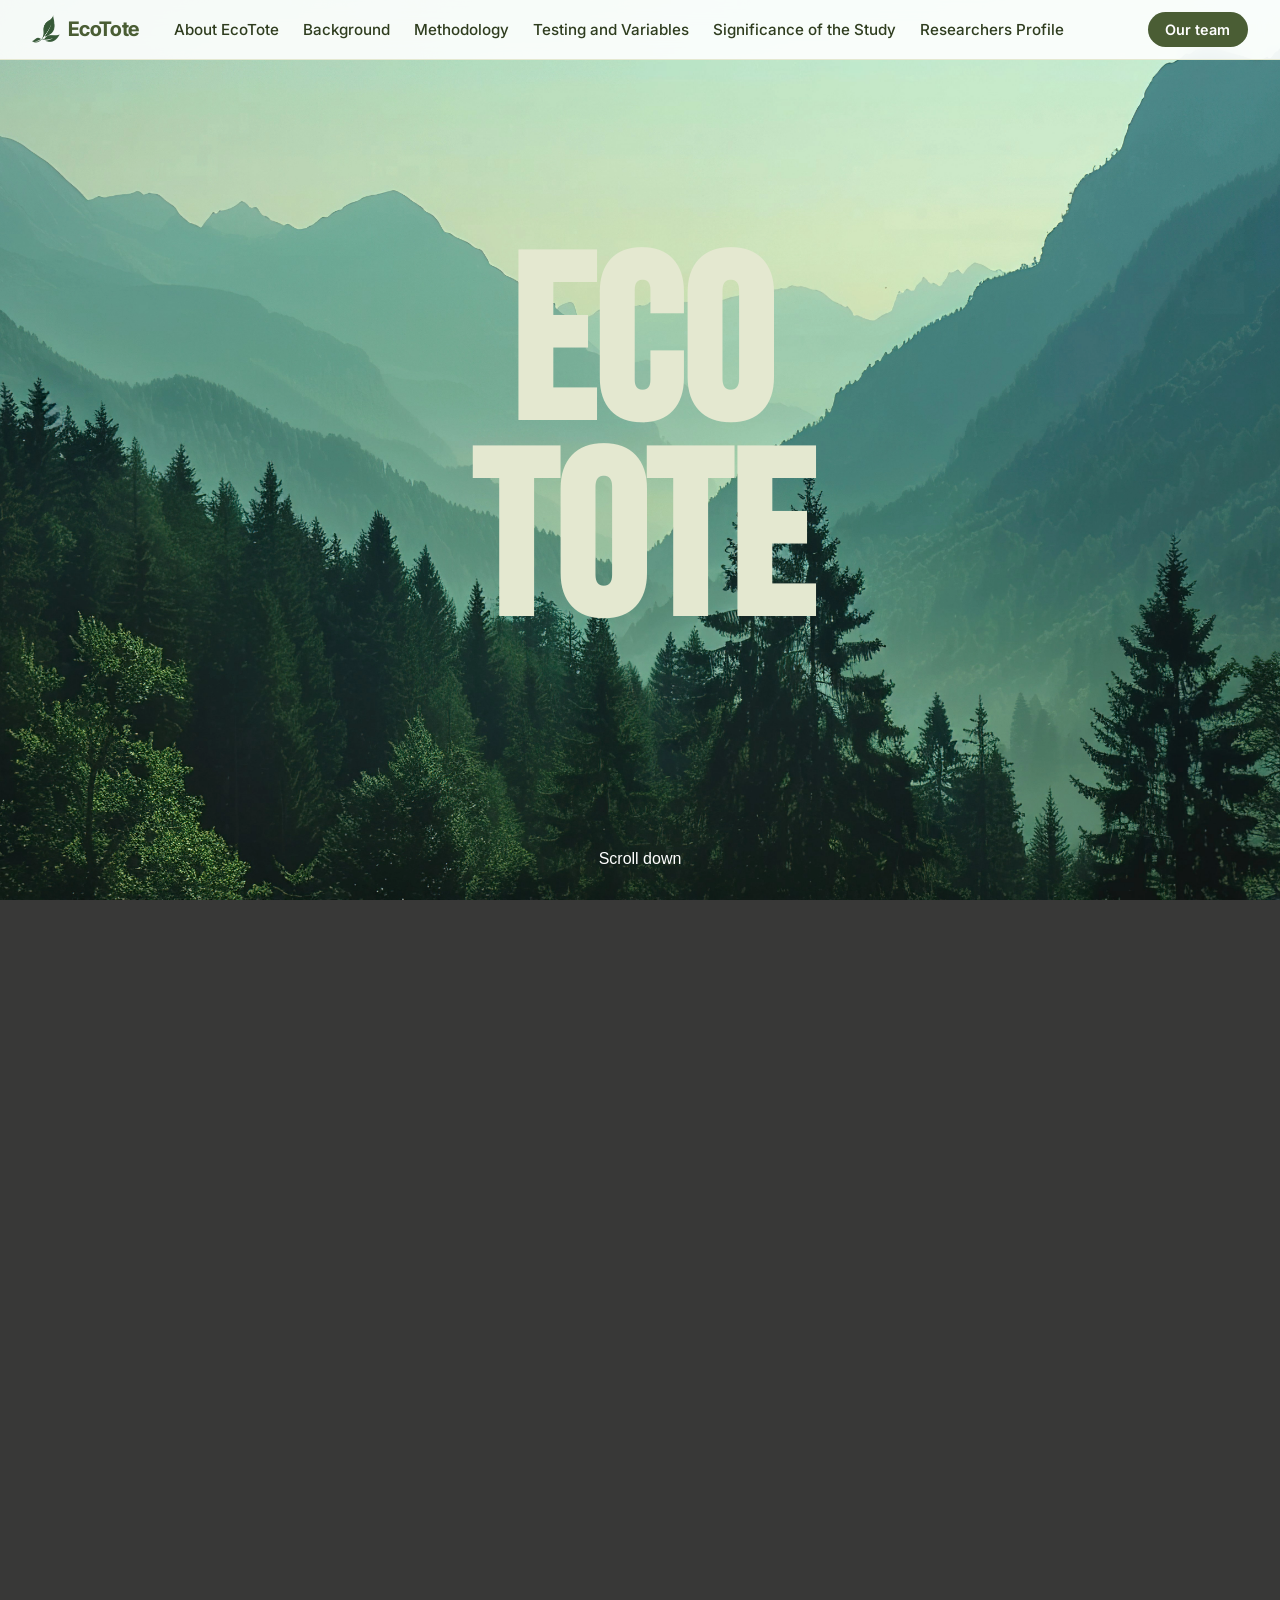
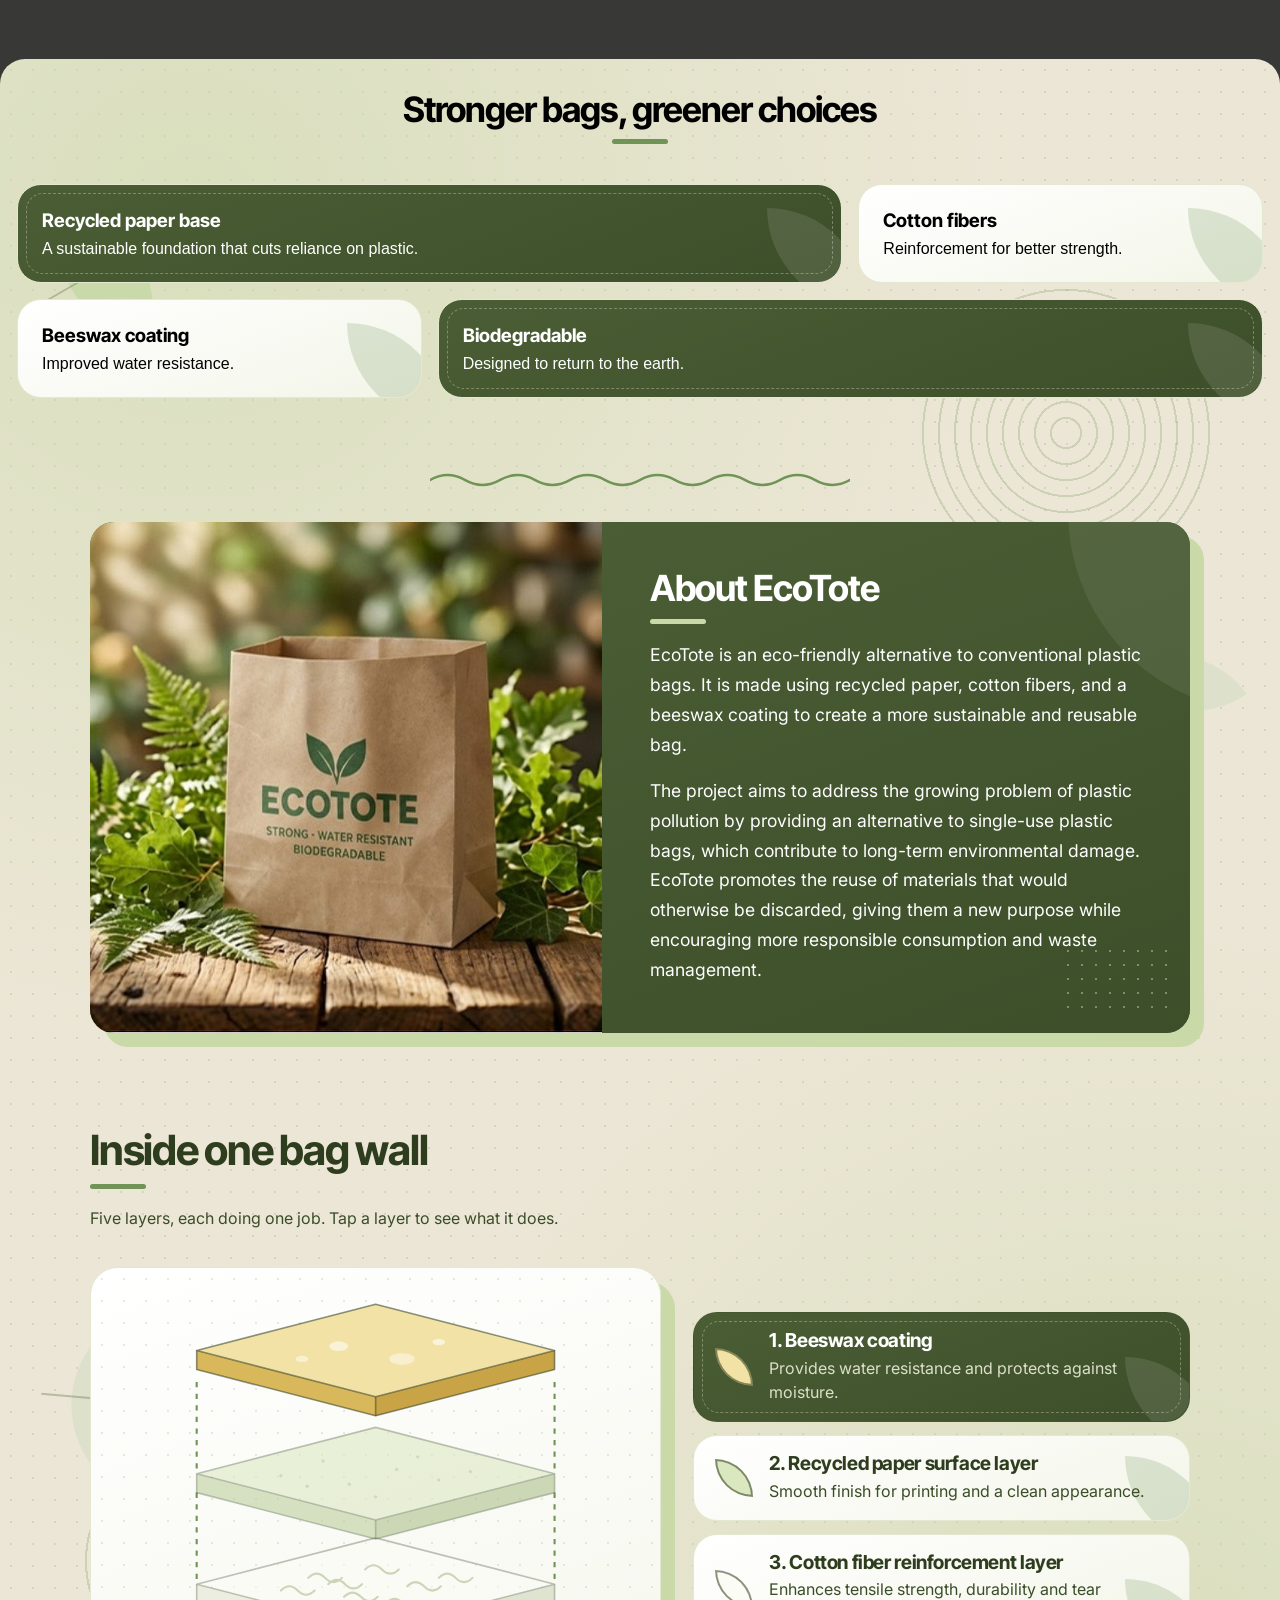
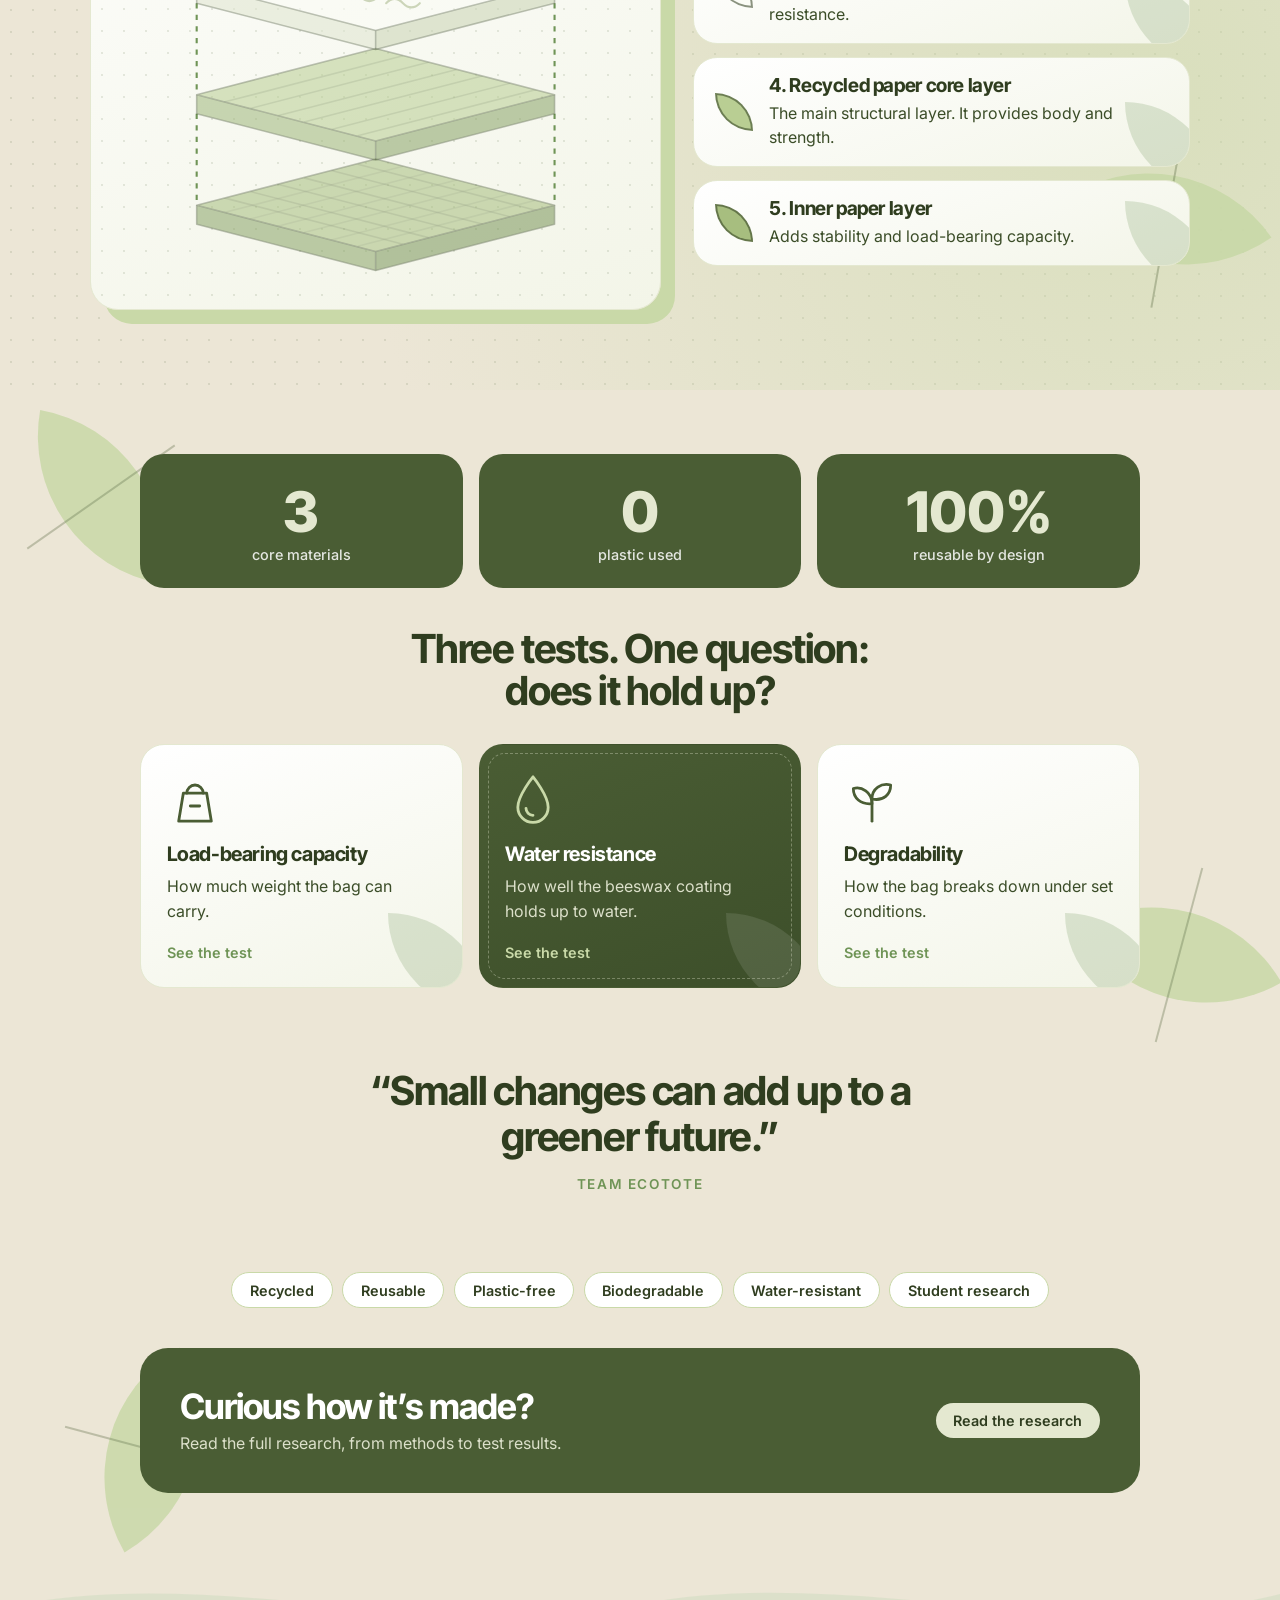
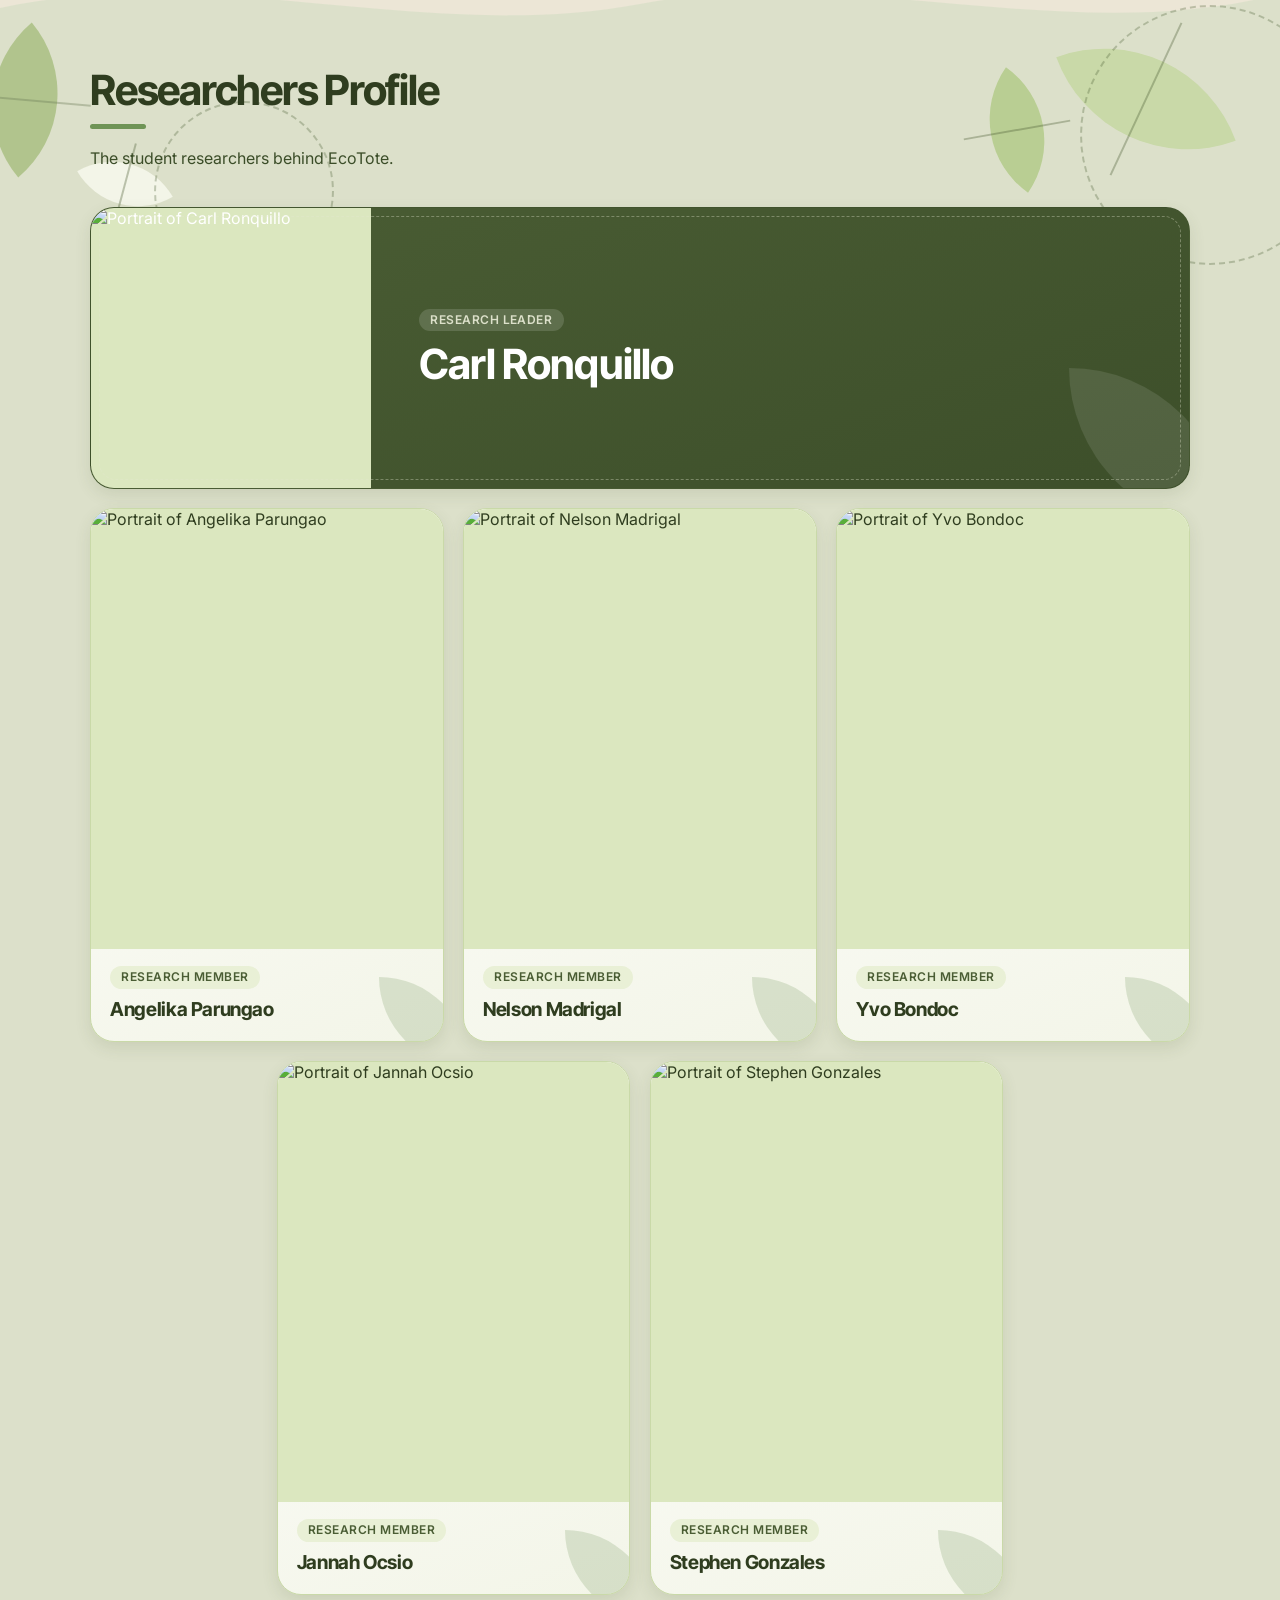
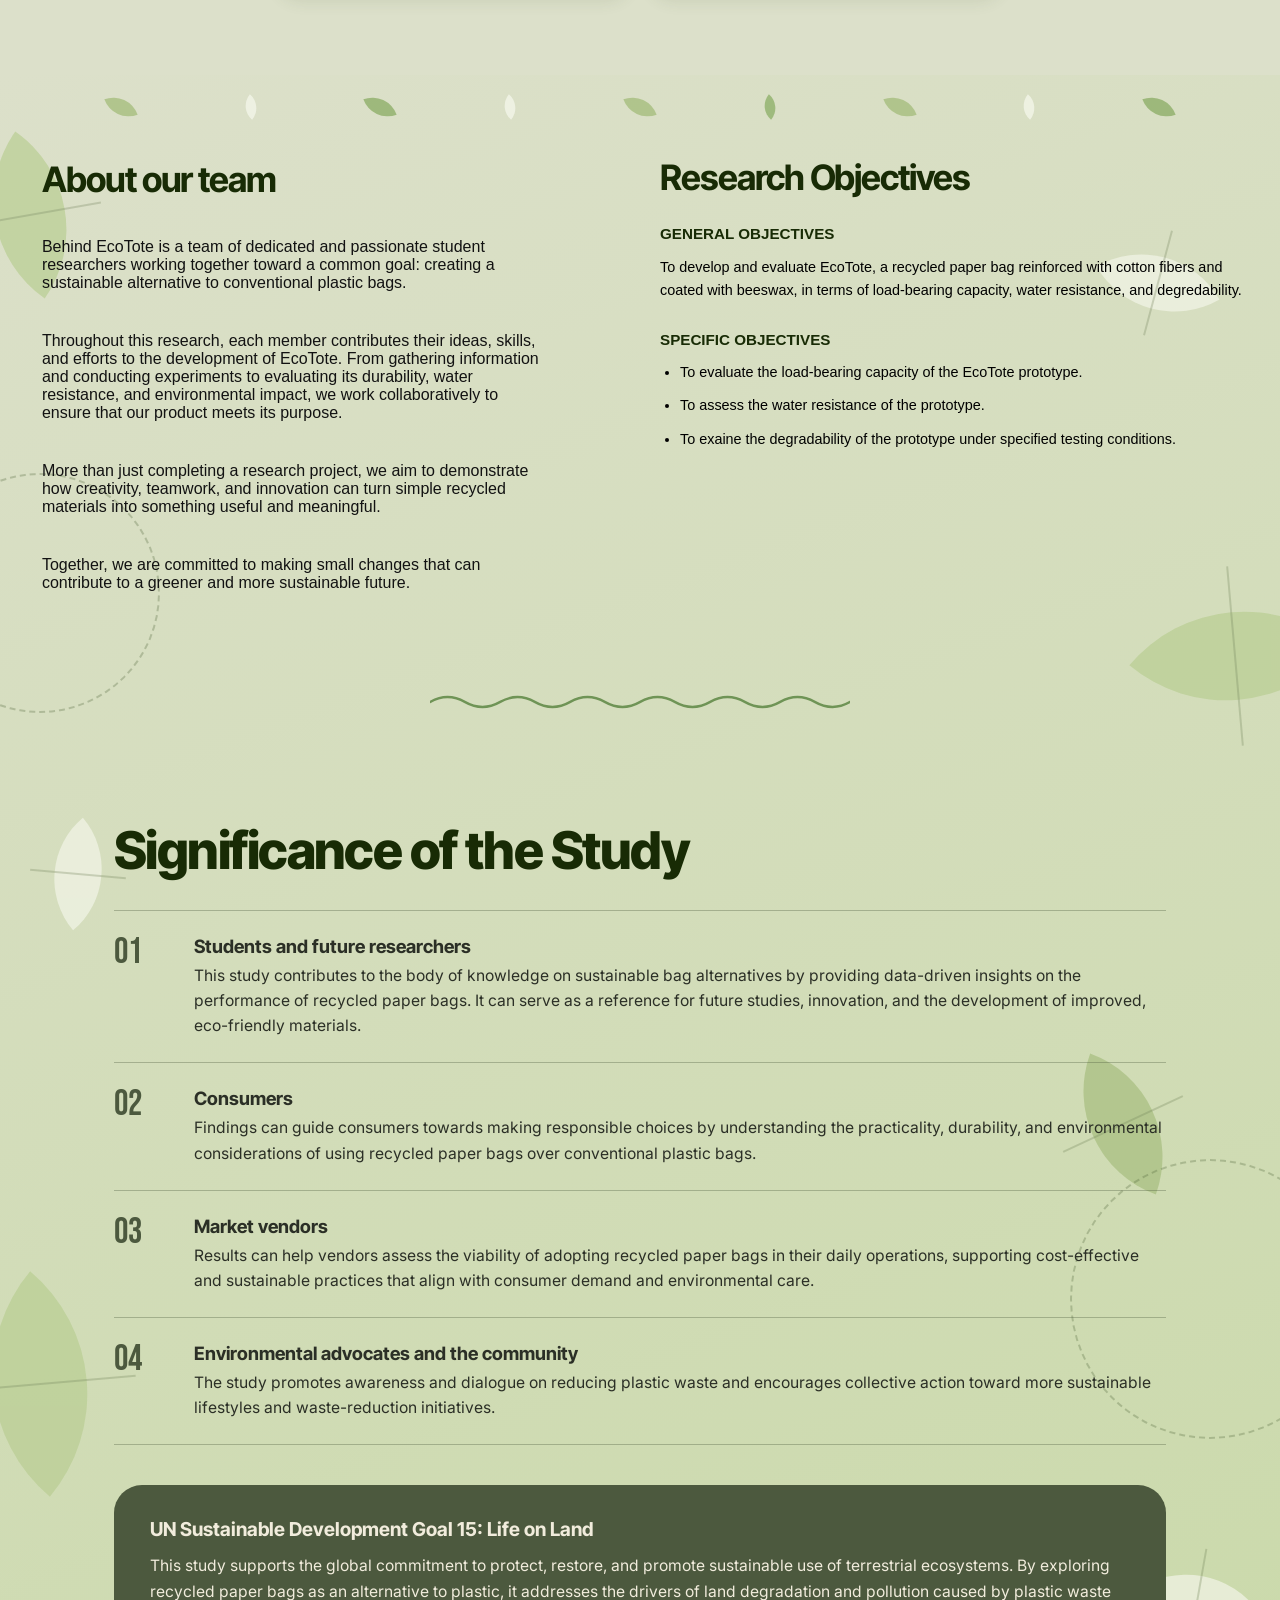
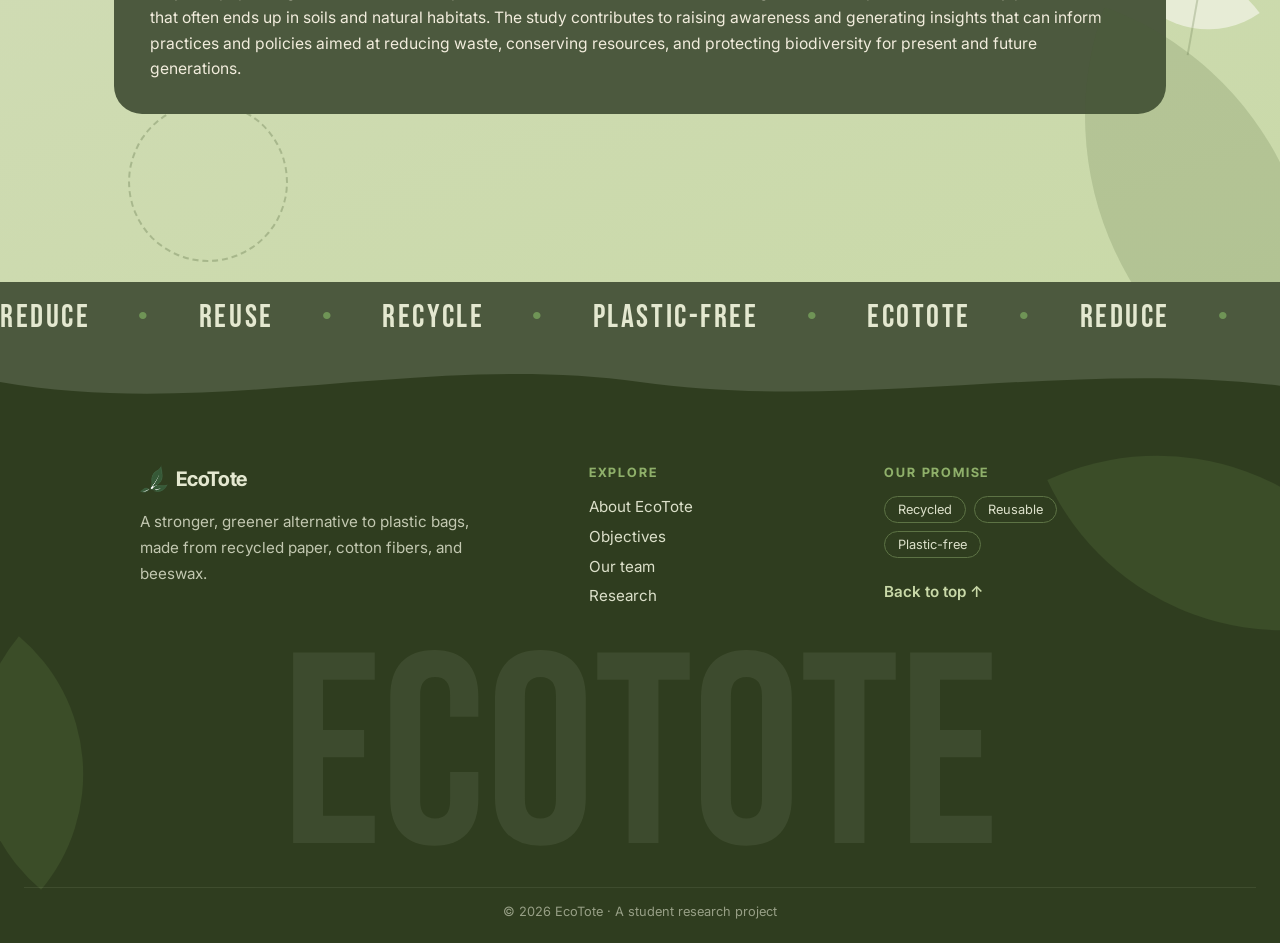
==== index.html @ ce3dab9f "Add files via upload" ====
<!DOCTYPE html>
<html lang="en">
<head>
  <meta charset="UTF-8">
  <meta name="viewport" content="width=device-width, initial-scale=1">
  <title>EcoTote</title>
  <link rel="preconnect" href="https://fonts.googleapis.com">
  <link rel="preconnect" href="https://fonts.gstatic.com" crossorigin>
  <link href="https://fonts.googleapis.com/css2?family=Bebas+Neue&family=Inter:wght@400;500;600&family=Inter+Tight:wght@600;700;800&display=swap" rel="stylesheet">
  <link rel="stylesheet" href="style.css">
</head>
<body>

  <nav class="nav">
    <a class="brand" href="#"><img src="images/Ecotote.png" alt=""><span>EcoTote</span></a>

    <ul class="links" id="menu">
      <li><a href="#about">About EcoTote</a></li>
      <li><a href="background.html">Background</a></li>
      <li><a href="methodology.html">Methodology</a></li>
      <li><a href="tv.html">Testing and Variables</a></li>
      <li><a href="#significance">Significance of the Study</a></li>
      <li><a href="#team">Researchers Profile</a></li>
      <li><a href=research.docx></a></li>
      <li><a href=#objectives></a></li>
    </ul>

    <a class="btn" href="#team">Our team</a> 
    <button class="menu-btn" aria-label="Menu" aria-expanded="false" aria-controls="menu">☰</button>
  </nav>

  <header class="hero">
    <div class="stage">
      <img class="back" src="images/forest.webp" alt="">
      <h1>ECO<br>TOTE</h1>
      <p class="hint">Scroll down</p>
    </div>
  </header>

  <main>
    <section class="main">
      <div class="cbody"></div>
      <i class="leaf m1"></i><i class="leaf m2"></i><i class="leaf m3"></i><i class="leaf m4"></i>
      <i class="ring r1"></i><i class="ring r2"></i>
     
    

      <section class="features">
        <h2>Stronger bags, greener choices</h2>
        <div class="bento">
          <article class="card wide"><h3>Recycled paper base</h3><p>A sustainable foundation that cuts reliance on plastic.</p></article>
          <article class="card"><h3>Cotton fibers</h3><p>Reinforcement for better strength.</p></article>
          <article class="card"><h3>Beeswax coating</h3><p>Improved water resistance.</p></article>
          <article class="card wide"><h3>Biodegradable</h3><p>Designed to return to the earth.</p></article>
        </div>
      </section>

<svg class="squiggle" viewBox="0 0 600 20" preserveAspectRatio="none" aria-hidden="true"><path d="M0 10 Q25 0 50 10 T100 10 T150 10 T200 10 T250 10 T300 10 T350 10 T400 10 T450 10 T500 10 T550 10 T600 10"/></svg>

      <!-- About card: image left, green text panel right -->
      <section class="about-card" id="about">
        <img class="about-card__image"
             src="images/eco-upright.png"
             alt="EcoTote paper bag on a wooden table surrounded by ferns and ivy">
        <div class="about-card__body">
          <h2>About EcoTote</h2>
          <p>
            EcoTote is an eco-friendly alternative to conventional plastic bags. It is made
            using recycled paper, cotton fibers, and a beeswax coating to create a more
            sustainable and reusable bag.
          </p>
          <p>
            The project aims to address the growing problem of plastic pollution by providing an
            alternative to single-use plastic bags, which contribute to long-term environmental
            damage. EcoTote promotes the reuse of materials that would otherwise be discarded,
            giving them a new purpose while encouraging more responsible consumption and waste
            management.
          </p>
        </div>
      </section>

      <!-- NEW: inside one bag wall (tap a layer or a card) -->
      <section class="eco-anatomy" id="anatomy">
        <h2>Inside one bag wall</h2>
        <p class="eco-sub">Five layers, each doing one job. Tap a layer to see what it does.</p>
        <div class="eco-anat" id="ecoAnat">
          <figure class="eco-fig">
            <svg class="eco-svg" viewBox="0 0 480 548" role="img" aria-label="Exploded view of the five layers of an EcoTote bag wall, from top to bottom: beeswax coating, recycled paper surface layer, cotton fiber reinforcement layer, recycled paper core layer and inner paper layer">
        <g stroke="#6f9456" stroke-width="2" stroke-dasharray="5 6" fill="none">
          <line x1="70" y1="78" x2="70" y2="165"/><line x1="410" y1="78" x2="410" y2="165"/><line x1="70" y1="183" x2="70" y2="270"/><line x1="410" y1="183" x2="410" y2="270"/><line x1="70" y1="288" x2="70" y2="375"/><line x1="410" y1="288" x2="410" y2="375"/><line x1="70" y1="393" x2="70" y2="480"/><line x1="410" y1="393" x2="410" y2="480"/>
        </g>
        <g class="eco-layer" data-layer="inner">
          <clipPath id="clip-inner"><polygon points="70,480 240,436 410,480 240,524"/></clipPath>
          <polygon points="70,480 240,524 240,542 70,498" fill="#8aa468"/>
          <polygon points="240,524 410,480 410,498 240,542" fill="#7a9559"/>
          <polygon points="70,480 240,436 410,480 240,524" fill="#a7be7f"/>
          <g clip-path="url(#clip-inner)"><line x1="96" y1="473" x2="266" y2="517" stroke="#2f3d1f" stroke-opacity=".22" stroke-width="1.5"/><line x1="121" y1="467" x2="291" y2="511" stroke="#2f3d1f" stroke-opacity=".22" stroke-width="1.5"/><line x1="147" y1="460" x2="317" y2="504" stroke="#2f3d1f" stroke-opacity=".22" stroke-width="1.5"/><line x1="172" y1="454" x2="342" y2="498" stroke="#2f3d1f" stroke-opacity=".22" stroke-width="1.5"/><line x1="198" y1="447" x2="368" y2="491" stroke="#2f3d1f" stroke-opacity=".22" stroke-width="1.5"/><line x1="223" y1="441" x2="393" y2="485" stroke="#2f3d1f" stroke-opacity=".22" stroke-width="1.5"/><line x1="248" y1="435" x2="418" y2="479" stroke="#2f3d1f" stroke-opacity=".22" stroke-width="1.5"/><line x1="96" y1="487" x2="266" y2="443" stroke="#2f3d1f" stroke-opacity=".14" stroke-width="1.5"/><line x1="121" y1="493" x2="291" y2="449" stroke="#2f3d1f" stroke-opacity=".14" stroke-width="1.5"/><line x1="147" y1="500" x2="317" y2="456" stroke="#2f3d1f" stroke-opacity=".14" stroke-width="1.5"/><line x1="172" y1="506" x2="342" y2="462" stroke="#2f3d1f" stroke-opacity=".14" stroke-width="1.5"/><line x1="198" y1="513" x2="368" y2="469" stroke="#2f3d1f" stroke-opacity=".14" stroke-width="1.5"/><line x1="223" y1="519" x2="393" y2="475" stroke="#2f3d1f" stroke-opacity=".14" stroke-width="1.5"/><line x1="248" y1="525" x2="418" y2="481" stroke="#2f3d1f" stroke-opacity=".14" stroke-width="1.5"/></g>
          <polygon points="70,480 240,436 410,480 240,524" fill="none" stroke="#2f3d1f" stroke-opacity=".55" stroke-width="1.5" stroke-linejoin="round"/>
          <polyline points="70,480 70,498 240,542 410,498 410,480" fill="none" stroke="#2f3d1f" stroke-opacity=".55" stroke-width="1.5" stroke-linejoin="round"/>
          <line x1="240" y1="524" x2="240" y2="542" stroke="#2f3d1f" stroke-opacity=".55" stroke-width="1.5"/>
        </g>
        <g class="eco-layer" data-layer="core">
          <clipPath id="clip-core"><polygon points="70,375 240,331 410,375 240,419"/></clipPath>
          <polygon points="70,375 240,419 240,437 70,393" fill="#9fb77b"/>
          <polygon points="240,419 410,375 410,393 240,437" fill="#8aa468"/>
          <polygon points="70,375 240,331 410,375 240,419" fill="#b9ce93"/>
          <g clip-path="url(#clip-core)"><line x1="96" y1="382" x2="266" y2="338" stroke="#4a5d34" stroke-opacity=".28" stroke-width="1.5"/><line x1="121" y1="388" x2="291" y2="344" stroke="#4a5d34" stroke-opacity=".28" stroke-width="1.5"/><line x1="147" y1="395" x2="317" y2="351" stroke="#4a5d34" stroke-opacity=".28" stroke-width="1.5"/><line x1="172" y1="401" x2="342" y2="357" stroke="#4a5d34" stroke-opacity=".28" stroke-width="1.5"/><line x1="198" y1="408" x2="368" y2="364" stroke="#4a5d34" stroke-opacity=".28" stroke-width="1.5"/><line x1="223" y1="414" x2="393" y2="370" stroke="#4a5d34" stroke-opacity=".28" stroke-width="1.5"/><line x1="248" y1="420" x2="418" y2="376" stroke="#4a5d34" stroke-opacity=".28" stroke-width="1.5"/></g>
          <polygon points="70,375 240,331 410,375 240,419" fill="none" stroke="#2f3d1f" stroke-opacity=".55" stroke-width="1.5" stroke-linejoin="round"/>
          <polyline points="70,375 70,393 240,437 410,393 410,375" fill="none" stroke="#2f3d1f" stroke-opacity=".55" stroke-width="1.5" stroke-linejoin="round"/>
          <line x1="240" y1="419" x2="240" y2="437" stroke="#2f3d1f" stroke-opacity=".55" stroke-width="1.5"/>
        </g>
        <g class="eco-layer" data-layer="cotton">
          <clipPath id="clip-cotton"><polygon points="70,270 240,226 410,270 240,314"/></clipPath>
          <polygon points="70,270 240,314 240,332 70,288" fill="#dfe5cf"/>
          <polygon points="240,314 410,270 410,288 240,332" fill="#c9d3b4"/>
          <polygon points="70,270 240,226 410,270 240,314" fill="#fbfcf6"/>
          <g clip-path="url(#clip-cotton)"><path d="M176 264 q8 -8 16 0 t16 0" fill="none" stroke="#a9b88a" stroke-width="2" stroke-linecap="round"/><path d="M230 256 q8 -8 16 0 t16 0" fill="none" stroke="#a9b88a" stroke-width="2" stroke-linecap="round"/><path d="M270 272 q8 -8 16 0 t16 0" fill="none" stroke="#a9b88a" stroke-width="2" stroke-linecap="round"/><path d="M210 282 q8 -8 16 0 t16 0" fill="none" stroke="#a9b88a" stroke-width="2" stroke-linecap="round"/><path d="M300 264 q8 -8 16 0 t16 0" fill="none" stroke="#a9b88a" stroke-width="2" stroke-linecap="round"/><path d="M150 276 q8 -8 16 0 t16 0" fill="none" stroke="#a9b88a" stroke-width="2" stroke-linecap="round"/><path d="M250 288 q8 -8 16 0 t16 0" fill="none" stroke="#a9b88a" stroke-width="2" stroke-linecap="round"/><path d="M195 270 q8 -8 16 0 t16 0" fill="none" stroke="#a9b88a" stroke-width="2" stroke-linecap="round"/></g>
          <polygon points="70,270 240,226 410,270 240,314" fill="none" stroke="#2f3d1f" stroke-opacity=".55" stroke-width="1.5" stroke-linejoin="round"/>
          <polyline points="70,270 70,288 240,332 410,288 410,270" fill="none" stroke="#2f3d1f" stroke-opacity=".55" stroke-width="1.5" stroke-linejoin="round"/>
          <line x1="240" y1="314" x2="240" y2="332" stroke="#2f3d1f" stroke-opacity=".55" stroke-width="1.5"/>
        </g>
        <g class="eco-layer" data-layer="surface">
          <clipPath id="clip-surface"><polygon points="70,165 240,121 410,165 240,209"/></clipPath>
          <polygon points="70,165 240,209 240,227 70,183" fill="#b8cb95"/>
          <polygon points="240,209 410,165 410,183 240,227" fill="#a6bb82"/>
          <polygon points="70,165 240,121 410,165 240,209" fill="#dbe7bf"/>
          <g clip-path="url(#clip-surface)"><circle cx="150" cy="167" r="1.6" fill="#6f9456" fill-opacity=".45"/><circle cx="190" cy="153" r="1.6" fill="#6f9456" fill-opacity=".45"/><circle cx="215" cy="175" r="1.6" fill="#6f9456" fill-opacity=".45"/><circle cx="260" cy="161" r="1.6" fill="#6f9456" fill-opacity=".45"/><circle cx="300" cy="171" r="1.6" fill="#6f9456" fill-opacity=".45"/><circle cx="330" cy="163" r="1.6" fill="#6f9456" fill-opacity=".45"/><circle cx="240" cy="187" r="1.6" fill="#6f9456" fill-opacity=".45"/><circle cx="175" cy="177" r="1.6" fill="#6f9456" fill-opacity=".45"/><circle cx="280" cy="149" r="1.6" fill="#6f9456" fill-opacity=".45"/></g>
          <polygon points="70,165 240,121 410,165 240,209" fill="none" stroke="#2f3d1f" stroke-opacity=".55" stroke-width="1.5" stroke-linejoin="round"/>
          <polyline points="70,165 70,183 240,227 410,183 410,165" fill="none" stroke="#2f3d1f" stroke-opacity=".55" stroke-width="1.5" stroke-linejoin="round"/>
          <line x1="240" y1="209" x2="240" y2="227" stroke="#2f3d1f" stroke-opacity=".55" stroke-width="1.5"/>
        </g>
        <g class="eco-layer" data-layer="wax">
          <clipPath id="clip-wax"><polygon points="70,60 240,16 410,60 240,104"/></clipPath>
          <polygon points="70,60 240,104 240,122 70,78" fill="#d9b85c"/>
          <polygon points="240,104 410,60 410,78 240,122" fill="#c9a446"/>
          <polygon points="70,60 240,16 410,60 240,104" fill="#f3e2a6"/>
          <g clip-path="url(#clip-wax)"><ellipse cx="205" cy="56" rx="9" ry="4.5" fill="#fff" fill-opacity=".55"/><ellipse cx="265" cy="68" rx="12" ry="5.5" fill="#fff" fill-opacity=".45"/><ellipse cx="300" cy="52" rx="6" ry="3" fill="#fff" fill-opacity=".6"/><ellipse cx="170" cy="68" rx="6" ry="3" fill="#fff" fill-opacity=".5"/></g>
          <polygon points="70,60 240,16 410,60 240,104" fill="none" stroke="#2f3d1f" stroke-opacity=".55" stroke-width="1.5" stroke-linejoin="round"/>
          <polyline points="70,60 70,78 240,122 410,78 410,60" fill="none" stroke="#2f3d1f" stroke-opacity=".55" stroke-width="1.5" stroke-linejoin="round"/>
          <line x1="240" y1="104" x2="240" y2="122" stroke="#2f3d1f" stroke-opacity=".55" stroke-width="1.5"/>
        </g>
      </svg>
          </figure>
          <div class="eco-legend">
            <button type="button" class="eco-lg on" data-layer="wax" aria-pressed="true"><i class="eco-dot wax"></i><span><b>1. Beeswax coating</b><em>Provides water resistance and protects against moisture.</em></span></button>
            <button type="button" class="eco-lg" data-layer="surface" aria-pressed="false"><i class="eco-dot surface"></i><span><b>2. Recycled paper surface layer</b><em>Smooth finish for printing and a clean appearance.</em></span></button>
            <button type="button" class="eco-lg" data-layer="cotton" aria-pressed="false"><i class="eco-dot cotton"></i><span><b>3. Cotton fiber reinforcement layer</b><em>Enhances tensile strength, durability and tear resistance.</em></span></button>
            <button type="button" class="eco-lg" data-layer="core" aria-pressed="false"><i class="eco-dot core"></i><span><b>4. Recycled paper core layer</b><em>The main structural layer. It provides body and strength.</em></span></button>
            <button type="button" class="eco-lg" data-layer="inner" aria-pressed="false"><i class="eco-dot inner"></i><span><b>5. Inner paper layer</b><em>Adds stability and load-bearing capacity.</em></span></button>
          </div>
        </div>
      </section>
    </section>

    <div class="progress" aria-hidden="true"></div>

    <section class="story">
      <i class="leaf l1"></i><i class="leaf l2"></i><i class="leaf l3"></i>

      <div class="stats reveal">
        <div><strong>3</strong><span>core materials</span></div>
        <div><strong>0</strong><span>plastic used</span></div>
        <div><strong>100%</strong><span>reusable by design</span></div>
      </div>

      <div class="eco-tests reveal">
        <h2>Three tests. One question: does it hold up?</h2>
        <div class="eco-trio">
          <a class="eco-t" href="tv.html"><svg class="eco-ico" viewBox="0 0 48 48" aria-hidden="true"><path d="M17 19a7 7 0 0 1 14 0"/><path d="M10 43l4-24h20l4 24z"/><path d="M20 30h8"/></svg><h3>Load-bearing capacity</h3><p>How much weight the bag can carry.</p><span class="eco-more">See the test</span></a>
          <a class="eco-t" href="tv.html"><svg class="eco-ico" viewBox="0 0 48 48" aria-hidden="true"><path d="M24 5C24 5 11 21 11 31a13 13 0 0 0 26 0C37 21 24 5 24 5z"/><path d="M18 32a6 6 0 0 0 6 6"/></svg><h3>Water resistance</h3><p>How well the beeswax coating holds up to water.</p><span class="eco-more">See the test</span></a>
          <a class="eco-t" href="tv.html"><svg class="eco-ico" viewBox="0 0 48 48" aria-hidden="true"><path d="M24 43V24"/><path d="M24 28C24 18 15 13 8 15c0 8 6 14 16 13z"/><path d="M24 24c0-9 8-14 16-12 0 8-6 14-16 12z"/></svg><h3>Degradability</h3><p>How the bag breaks down under set conditions.</p><span class="eco-more">See the test</span></a>
        </div>
      </div>

      <div class="quote reveal">
        <p>&ldquo;Small changes can add up to a greener future.&rdquo;</p>
        <span>Team EcoTote</span>
      </div>

      <div class="chips reveal">
        <span>Recycled</span><span>Reusable</span><span>Plastic-free</span><span>Biodegradable</span><span>Water-resistant</span><span>Student research</span>
      </div>

      <div class="cta reveal">
        <div>
          <h2>Curious how it&rsquo;s made?</h2>
          <p>Read the full research, from methods to test results.</p>
        </div>
        <a class="btn" href="research.docx">Read the research</a>
      </div>
    </section>

    <section class="eco-team" id="team">
      <svg class="eco-wave" viewBox="0 0 1440 90" preserveAspectRatio="none" aria-hidden="true"><path d="M0,0 L1440,0 L1440,38 C1200,92 960,8 720,48 C480,88 240,6 0,52 Z" fill="#ece6d6"/></svg>
      <i class="eco-lf eco-lf1"></i><i class="eco-lf eco-lf2"></i><i class="eco-lf eco-lf3"></i><i class="eco-lf eco-lf4"></i>
      <i class="eco-rg eco-rg1"></i><i class="eco-rg eco-rg2"></i>
      <h2>Researchers Profile</h2>
      <p class="eco-sub">The student researchers behind EcoTote.</p>

      <article class="eco-p eco-p--lead">
        <div class="eco-p__photo"><img src="images/carl.jpg" alt="Portrait of Carl Ronquillo" loading="lazy"></div>
        <div class="eco-p__info">
          <span class="eco-p__role">Research Leader</span>
          <h3>Carl Ronquillo</h3>
        </div>
      </article>

      <div class="eco-crew">
      <article class="eco-p">
        <div class="eco-p__photo"><img src="images/angelika.jpg" alt="Portrait of Angelika Parungao" loading="lazy"></div>
        <div class="eco-p__info">
          <span class="eco-p__role">Research Member</span>
          <h3>Angelika Parungao</h3>
        </div>
      </article>
      <article class="eco-p">
        <div class="eco-p__photo"><img src="images/nelson.jpg" alt="Portrait of Nelson Madrigal" loading="lazy"></div>
        <div class="eco-p__info">
          <span class="eco-p__role">Research Member</span>
          <h3>Nelson Madrigal</h3>
        </div>
      </article>
      <article class="eco-p">
        <div class="eco-p__photo"><img src="images/yvo.jpg" alt="Portrait of Yvo Bondoc" loading="lazy"></div>
        <div class="eco-p__info">
          <span class="eco-p__role">Research Member</span>
          <h3>Yvo Bondoc</h3>
        </div>
      </article>
      <article class="eco-p">
        <div class="eco-p__photo"><img src="images/jannah.jpg" alt="Portrait of Jannah Ocsio" loading="lazy"></div>
        <div class="eco-p__info">
          <span class="eco-p__role">Research Member</span>
          <h3>Jannah Ocsio</h3>
        </div>
      </article>
      <article class="eco-p">
        <div class="eco-p__photo"><img src="images/stephen.jpg" alt="Portrait of Stephen Gonzales" loading="lazy"></div>
        <div class="eco-p__info">
          <span class="eco-p__role">Research Member</span>
          <h3>Stephen Gonzales</h3>
        </div>
      </article>
      </div>
    </section>

     <section class="about-team">
        <div class="eco-vine" aria-hidden="true"><i></i><i></i><i></i><i></i><i></i><i></i><i></i><i></i><i></i></div>
        <i class="eco-bl eco-bl1"></i><i class="eco-bl eco-bl2"></i><i class="eco-bl eco-bl3"></i><i class="eco-bl eco-bl4"></i><i class="eco-bl eco-bl5"></i><i class="eco-bl eco-bl6"></i><i class="eco-bl eco-bl7"></i>
        <i class="eco-br eco-br1"></i><i class="eco-br eco-br2"></i><i class="eco-br eco-br3"></i>
        <div class="about-t">
          <h2>About our team</h2>
          <p>
            Behind EcoTote is a team of dedicated and passionate student researchers working 
            together toward a common goal: creating a sustainable alternative to conventional plastic bags.
          </p>
          <p>
            Throughout this research, each member contributes their ideas, skills, and efforts to the development of EcoTote. 
            From gathering information and conducting experiments to evaluating its durability, water resistance, and environmental impact, we work collaboratively to ensure that our product meets its purpose.
          </p>
          <p>
            More than just completing a research project, we aim to demonstrate how creativity, 
            teamwork, and innovation can turn simple recycled materials into something useful and meaningful.
          </p>
          <p>
            Together, we are committed to making small changes that can contribute 
            to a greener and more sustainable future.
          </p>
        </div>
         <div class="obj" id="objectives">
          <h2>Research Objectives</h2>
          <h3>GENERAL OBJECTIVES</h3>
          <p> To develop and evaluate EcoTote, a recycled paper bag reinforced with cotton fibers
            and coated with beeswax, in terms of load-bearing capacity, water resistance, and degredability.
          </p>
          <h3>SPECIFIC OBJECTIVES</h3>
          <ul>
            <li>To evaluate the load-bearing capacity of the EcoTote prototype.</li>
            <li>To assess the water resistance of the prototype.</li>
            <li>To exaine the degradability of the prototype under specified testing conditions.</li>
          </ul>
        </div>

        <svg class="eco-squig" viewBox="0 0 600 20" preserveAspectRatio="none" aria-hidden="true"><path d="M0 10 Q25 0 50 10 T100 10 T150 10 T200 10 T250 10 T300 10 T350 10 T400 10 T450 10 T500 10 T550 10 T600 10"/></svg>
        <div class="significance sig" id="significance">
          <h2>Significance of the Study</h2>

          <ol class="sig__list">
            <li class="sig__item">
              <span class="sig__num" aria-hidden="true">01</span>
              <div>
                <h3>Students and future researchers</h3>
                <p>
                  This study contributes to the body of knowledge on sustainable bag alternatives by
                  providing data-driven insights on the performance of recycled paper bags. It can serve
                  as a reference for future studies, innovation, and the development of improved,
                  eco-friendly materials.
                </p>
              </div>
            </li>
            <li class="sig__item">
              <span class="sig__num" aria-hidden="true">02</span>
              <div>
                <h3>Consumers</h3>
                <p>
                  Findings can guide consumers towards making responsible choices by understanding the
                  practicality, durability, and environmental considerations of using recycled paper
                  bags over conventional plastic bags.
                </p>
              </div>
            </li>
            <li class="sig__item">
              <span class="sig__num" aria-hidden="true">03</span>
              <div>
                <h3>Market vendors</h3>
                <p>
                  Results can help vendors assess the viability of adopting recycled paper bags in their
                  daily operations, supporting cost-effective and sustainable practices that align with
                  consumer demand and environmental care.
                </p>
              </div>
            </li>
            <li class="sig__item">
              <span class="sig__num" aria-hidden="true">04</span>
              <div>
                <h3>Environmental advocates and the community</h3>
                <p>
                  The study promotes awareness and dialogue on reducing plastic waste and encourages
                  collective action toward more sustainable lifestyles and waste-reduction initiatives.
                </p>
              </div>
            </li>
          </ol>

          <aside class="sig__note">
            <h3>UN Sustainable Development Goal 15: Life on Land</h3>
            <p>
              This study supports the global commitment to protect, restore, and promote sustainable
              use of terrestrial ecosystems. By exploring recycled paper bags as an alternative to
              plastic, it addresses the drivers of land degradation and pollution caused by plastic
              waste that often ends up in soils and natural habitats. The study contributes to raising
              awareness and generating insights that can inform practices and policies aimed at
              reducing waste, conserving resources, and protecting biodiversity for present and future
              generations.
            </p>
          </aside>
        </div>
     </section>
  
</section>

<style>
  .obj h3 {
    margin-top: 3%;
  }

  .about-team .obj {
    display: block !important;
    gap: 0 !important;
    row-gap: 0 !important;
  }
  .about-team .obj h2 {
    margin: 0 0 20px !important;
  }
  .about-team .obj h3 {
    margin: 28px 0 12px !important;
    padding: 0 !important;
    line-height: 1.3 !important;
    font-size: 0.95rem !important;
  }
  .about-team .obj p,
  .about-team .obj li {
    font-size: 0.9rem !important;
    line-height: 1.6 !important;
  }
  .about-team .obj p {
    margin: 0 0 14px !important;
    padding: 0 !important;
  }
  .about-team .obj ul {
    margin: 0 !important;
    padding: 0 0 0 20px !important;
    list-style: disc !important;
  }
  .about-team .obj li {
    margin: 0 0 10px !important;
  }

  /* ===== Significance of the Study ===== */
  .sig {
    --sig-green: #4c593e;
    --sig-cream: #f1ecdc;
    --sig-ink: #2b2f26;
    --sig-line: rgba(76, 89, 62, 0.35);

    grid-column: 1 / -1;
    width: 100%;
    max-width: 1100px;
    margin: 0 auto;
    padding: 72px 24px;
    box-sizing: border-box;
    color: var(--sig-ink);
    font-family: "Inter", system-ui, sans-serif;
    scroll-margin-top: 80px;
  }

  .sig > h2 {
    margin: 0 0 32px;
    font-family: "Inter Tight", "Inter", sans-serif;
    font-weight: 800;
    font-size: clamp(2rem, 5vw, 3.25rem);
    line-height: 1.05;
    color: #182b05;
  }

  .sig__list {
    list-style: none;
    margin: 0;
    padding: 0;
    border-top: 1px solid var(--sig-line);
  }

  .sig__item {
    display: grid;
    grid-template-columns: 64px 1fr;
    gap: 16px;
    padding: 24px 0;
    border-bottom: 1px solid var(--sig-line);
  }

  .sig__num {
    font-family: "Bebas Neue", "Inter Tight", sans-serif;
    font-size: 2.25rem;
    line-height: 1;
    color: var(--sig-green);
  }

  .sig__item h3 {
    margin: 0 0 6px;
    font-family: "Inter Tight", "Inter", sans-serif;
    font-weight: 700;
    font-size: 1.15rem;
  }

  .sig__item p {
    margin: 0;
    font-size: 0.98rem;
    line-height: 1.6;
  }

  .sig__note {
    margin-top: 40px;
    padding: 32px 36px;
    border-radius: 28px;
    background: var(--sig-green);
    color: var(--sig-cream);
  }

  .sig__note h3 {
    margin: 0 0 12px;
    font-family: "Inter Tight", "Inter", sans-serif;
    font-weight: 700;
    font-size: 1.2rem;
  }

  .sig__note p {
    margin: 0;
    font-size: 0.98rem;
    line-height: 1.65;
  }

  @media (max-width: 600px) {
    .sig { padding: 48px 16px; }
    .sig__item { grid-template-columns: 44px 1fr; gap: 10px; }
    .sig__num { font-size: 1.75rem; }
    .sig__note { padding: 24px 20px; border-radius: 20px; }
  }
</style>
  </main>

  <div class="marquee" aria-hidden="true"><div class="track">
    <span>Reduce</span><span>Reuse</span><span>Recycle</span><span>Plastic-free</span><span>EcoTote</span>
    <span>Reduce</span><span>Reuse</span><span>Recycle</span><span>Plastic-free</span><span>EcoTote</span>
  </div></div>

  <footer class="foot">
    <svg class="wave" viewBox="0 0 1440 80" preserveAspectRatio="none" aria-hidden="true"><path d="M0,0 L0,40 C240,90 480,0 720,40 C960,80 1200,10 1440,45 L1440,0 Z" fill="#4c593e"/></svg>
    <i class="leaf f1"></i><i class="leaf f2"></i>

    <div class="foot-grid">
      <div class="foot-brand">
        <a class="brand" href="#"><img src="images/Ecotote.png" alt=""><span>EcoTote</span></a>
        <p>A stronger, greener alternative to plastic bags, made from recycled paper, cotton fibers, and beeswax.</p>
      </div>
      <div>
        <h3>Explore</h3>
        <ul>
          <li><a href="#about">About EcoTote</a></li>
          <li><a href="#objectives">Objectives</a></li>
          <li><a href="#team">Our team</a></li>
          <li><a href="research.docx">Research</a></li>
        </ul>
      </div>
      <div>
        <h3>Our promise</h3>
        <ul class="tags"><li>Recycled</li><li>Reusable</li><li>Plastic-free</li></ul>
        <a class="top" href="#">Back to top &uarr;</a>
      </div>
    </div>

    <div class="foot-word" aria-hidden="true">ECOTOTE</div>
    <p class="foot-bar">&copy; 2026 EcoTote &middot; A student research project</p>
  </footer>

  <script src="script.js"></script>

  <!-- =====================================================================
       NEW ADDITIONS: CSS  (edit colors, sizes and spacing here)
       Every class starts with "eco-" so nothing clashes with style.css
       ===================================================================== -->
  <style>
    /* ---------- inside one bag wall ---------- */
    .eco-anatomy { position: relative; z-index: 3; width: min(1100px, 88%); margin: 6rem auto 0; font-family: "Inter", sans-serif; color: #2f3d1f; }
    .eco-anatomy > h2 { font-size: clamp(1.8rem, 4vw, 2.6rem); color: #2f3d1f; }
    .eco-anatomy > h2::after { content: ""; display: block; width: 56px; height: 5px; border-radius: 999px; background: #6f9456; margin: .7rem 0 0; }
    .eco-sub { margin-top: 1rem; max-width: 56ch; line-height: 1.7; color: #3b4d28; }
    .eco-anat { margin-top: 2.2rem; display: grid; grid-template-columns: 1.15fr 1fr; gap: 2rem; align-items: center; }
    .eco-fig { margin: 0; padding: clamp(1rem, 3vw, 2rem); border-radius: 28px; border: 1px solid #e4e8d0; box-shadow: 14px 14px 0 #c9d9a8;
      background: radial-gradient(rgba(74,93,52,.13) 1.5px, transparent 1.5px) 0 0 / 22px 22px, linear-gradient(160deg, #fff, #f3f5e8); }
    .eco-svg { display: block; width: 100%; height: auto; overflow: visible; }
    .eco-layer { cursor: pointer; transition: transform .35s cubic-bezier(.2,.8,.2,1), opacity .35s; }
    .eco-anat[data-active="wax"] .eco-layer[data-layer="wax"],
    .eco-anat[data-active="surface"] .eco-layer[data-layer="surface"],
    .eco-anat[data-active="cotton"] .eco-layer[data-layer="cotton"],
    .eco-anat[data-active="core"] .eco-layer[data-layer="core"],
    .eco-anat[data-active="inner"] .eco-layer[data-layer="inner"] { transform: translateY(-12px); }
    .eco-anat[data-active="wax"] .eco-layer:not([data-layer="wax"]),
    .eco-anat[data-active="surface"] .eco-layer:not([data-layer="surface"]),
    .eco-anat[data-active="cotton"] .eco-layer:not([data-layer="cotton"]),
    .eco-anat[data-active="core"] .eco-layer:not([data-layer="core"]),
    .eco-anat[data-active="inner"] .eco-layer:not([data-layer="inner"]) { opacity: .55; }

    .eco-legend { display: grid; gap: .8rem; }
    .eco-lg { position: relative; overflow: hidden; display: flex; align-items: center; gap: 1rem; width: 100%; padding: 1rem 1.3rem; border-radius: 24px; cursor: pointer; text-align: left;
      font: inherit; color: #2f3d1f; background: linear-gradient(160deg, #fff, #f3f5e8); border: 1px solid #e4e8d0; transition: transform .25s, box-shadow .25s, background .3s, color .3s; }
    .eco-lg::after { content: ""; position: absolute; right: -26px; bottom: -26px; width: 90px; height: 90px; border-radius: 0 100% 0 100%; background: rgba(111,148,86,.22); pointer-events: none; }
    .eco-lg:hover { transform: translateY(-4px); box-shadow: 0 12px 26px rgba(74,93,52,.22); }
    .eco-lg:focus-visible { outline: 3px solid #6f9456; outline-offset: 3px; }
    .eco-lg b { display: block; font: 700 1.2rem/1.15 "Inter Tight", sans-serif; letter-spacing: -.02em; }
    .eco-lg em { display: block; margin-top: .3rem; font-style: normal; line-height: 1.55; color: #3b4d28; position: relative; z-index: 1; }
    .eco-lg.on { background: linear-gradient(160deg, #4a5d34, #3d4f2a); border-color: transparent; color: #fff; }
    .eco-lg.on em { color: #dce0ca; }
    .eco-lg.on::after { background: rgba(255,255,255,.1); }
    .eco-lg.on::before { content: ""; position: absolute; inset: 8px; border: 1.5px dashed rgba(228,232,208,.35); border-radius: 17px; pointer-events: none; }
    .eco-dot { flex: none; width: 2.4rem; height: 2.4rem; border-radius: 0 100% 0 100%; border: 2px solid #2f3d1f; border-color: rgba(47,61,31,.55); position: relative; z-index: 1; }
    .eco-dot.wax { background: #f3e2a6; } .eco-dot.surface { background: #dbe7bf; } .eco-dot.cotton { background: #fbfcf6; } .eco-dot.core { background: #b9ce93; } .eco-dot.inner { background: #a7be7f; }
    @media (max-width: 860px) { .eco-anat { grid-template-columns: 1fr; } .eco-fig { box-shadow: 8px 8px 0 #c9d9a8; } }

    /* ---------- three tests band (inside .story) ---------- */
    .eco-tests > h2 { text-align: center; font-size: clamp(1.7rem, 4vw, 2.5rem); color: #2f3d1f; max-width: 20ch; margin: 0 auto; }
    .eco-trio { margin-top: 2rem; display: grid; grid-template-columns: repeat(3, 1fr); gap: 1rem; }
    .eco-t { position: relative; overflow: hidden; display: flex; flex-direction: column; padding: 1.6rem; border-radius: 24px; text-decoration: none; font-family: "Inter", sans-serif; color: #2f3d1f;
      background: linear-gradient(160deg, #fff, #f3f5e8); border: 1px solid #e4e8d0; transition: transform .25s, box-shadow .25s; }
    .eco-t::after { content: ""; position: absolute; right: -26px; bottom: -26px; width: 100px; height: 100px; border-radius: 0 100% 0 100%; background: rgba(111,148,86,.22); }
    .eco-t:nth-child(2) { background: linear-gradient(160deg, #4a5d34, #3d4f2a); border-color: transparent; color: #fff; }
    .eco-t:nth-child(2)::after { background: rgba(255,255,255,.1); }
    .eco-t:nth-child(2)::before { content: ""; position: absolute; inset: 8px; border: 1.5px dashed rgba(228,232,208,.35); border-radius: 17px; pointer-events: none; }
    .eco-t:hover { transform: translateY(-5px); box-shadow: 0 12px 26px rgba(74,93,52,.22); }
    .eco-t:focus-visible { outline: 3px solid #6f9456; outline-offset: 3px; }
    .eco-ico { width: 56px; height: 56px; fill: none; stroke: #4a5d34; stroke-width: 2.4; stroke-linecap: round; stroke-linejoin: round; margin-bottom: 1rem; position: relative; z-index: 1; }
    .eco-t:nth-child(2) .eco-ico { stroke: #c9d9a8; }
    .eco-t h3 { font: 700 1.25rem/1.15 "Inter Tight", sans-serif; letter-spacing: -.02em; position: relative; z-index: 1; }
    .eco-t p { margin-top: .5rem; line-height: 1.6; color: #3b4d28; position: relative; z-index: 1; }
    .eco-t:nth-child(2) p { color: #dce0ca; }
    .eco-more { margin-top: 1.2rem; font: 600 .9rem "Inter", sans-serif; color: #6f9456; position: relative; z-index: 1; }
    .eco-t:nth-child(2) .eco-more { color: #c9d9a8; }
    @media (max-width: 760px) { .eco-trio { grid-template-columns: 1fr; } }
    /* ---------- researchers profile ---------- */
    /* full-width band: this section sits outside .main, so it needs its own light background */
    .eco-team { position: relative; z-index: 3; width: 100%; margin: 0; padding: 4.5rem max(6%, calc((100% - 1100px) / 2)) 5rem; background: #dce0ca; font-family: "Inter", sans-serif; color: #2f3d1f; }
    .eco-team > h2 { font-size: clamp(1.8rem, 4vw, 2.6rem); color: #2f3d1f; }
    .eco-team > h2::after { content: ""; display: block; width: 56px; height: 5px; border-radius: 999px; background: #6f9456; margin: .7rem 0 0; }
    .eco-p { position: relative; overflow: hidden; border-radius: 24px; border: 1px solid #c9d9a8; box-shadow: 0 6px 16px rgba(74,93,52,.12); color: #2f3d1f;
      background: linear-gradient(160deg, #fff, #f3f5e8); transition: transform .25s, box-shadow .25s; }
    .eco-p::after { content: ""; position: absolute; right: -26px; bottom: -26px; width: 90px; height: 90px; border-radius: 0 100% 0 100%; background: rgba(111,148,86,.22); pointer-events: none; }
    .eco-p:hover { transform: translateY(-5px); box-shadow: 0 12px 26px rgba(74,93,52,.22); }
    .eco-p__photo { aspect-ratio: 4 / 5; overflow: hidden; background: #dbe7bf; }
    .eco-p__photo img { display: block; width: 100%; height: 100%; object-fit: cover; object-position: center top; transition: transform .5s cubic-bezier(.2,.8,.2,1); }
    .eco-p:hover .eco-p__photo img { transform: scale(1.05); }
    .eco-p__info { position: relative; z-index: 1; padding: 1rem 1.2rem 1.3rem; }
    .eco-p__role { display: inline-block; padding: .25rem .7rem; border-radius: 999px; background: #e9f0d6; color: #4a5d34; font: 600 .75rem/1.2 "Inter", sans-serif; letter-spacing: .04em; text-transform: uppercase; }
    .eco-p h3 { margin-top: .6rem; font: 700 1.2rem/1.15 "Inter Tight", sans-serif; letter-spacing: -.02em; }

    /* leader: wide, dark green card */
    .eco-p--lead { margin-top: 2.2rem; display: grid; grid-template-columns: minmax(180px, 280px) 1fr; align-items: stretch;
      background: linear-gradient(160deg, #4a5d34, #3d4f2a); border-color: transparent; color: #fff; }
    .eco-p--lead::after { background: rgba(255,255,255,.1); width: 160px; height: 160px; right: -40px; bottom: -40px; }
    .eco-p--lead::before { content: ""; position: absolute; inset: 8px; border: 1.5px dashed rgba(228,232,208,.35); border-radius: 17px; pointer-events: none; z-index: 2; }
    .eco-p--lead .eco-p__photo { aspect-ratio: auto; min-height: 280px; }
    .eco-p--lead .eco-p__info { align-self: center; padding: 2rem clamp(1.4rem, 4vw, 3rem); }
    .eco-p--lead .eco-p__role { background: rgba(255,255,255,.14); color: #dce0ca; }
    .eco-p--lead h3 { font-size: clamp(1.7rem, 4vw, 2.6rem); }

    /* members: 3 + 2, centred */
    .eco-crew { margin-top: 1.2rem; display: flex; flex-wrap: wrap; justify-content: center; gap: 1.2rem; }
    .eco-crew .eco-p { flex: 0 1 calc((100% - 2.4rem) / 3); }
    @media (max-width: 760px) {
      .eco-p--lead { grid-template-columns: 1fr; }
      .eco-p--lead .eco-p__photo { aspect-ratio: 4 / 3; min-height: 0; }
      .eco-crew .eco-p { flex-basis: calc((100% - 1.2rem) / 2); }
      .eco-p__info { padding: .9rem 1rem 1.1rem; }
      .eco-p h3 { font-size: 1.05rem; }
    }
    @media (prefers-reduced-motion: reduce) { .eco-p, .eco-p__photo img { transition: none; } .eco-p:hover { transform: none; } .eco-p:hover .eco-p__photo img { transform: none; } }
    /* researchers profile: decorative leaves, rings and top wave */
    .eco-team { overflow: hidden; overflow: clip; padding-top: 7rem; }
    .eco-team > h2, .eco-team > .eco-sub, .eco-team > .eco-p, .eco-team > .eco-crew { position: relative; z-index: 2; }
    .eco-wave { position: absolute; top: -1px; left: 0; width: 100%; height: 90px; display: block; z-index: 1; pointer-events: none; }
    .eco-lf { position: absolute; z-index: 1; background: #c9d9a8; border-radius: 0 100% 0 100%; pointer-events: none; }
    .eco-lf::after { content: ""; position: absolute; left: 50%; top: 50%; width: 120%; height: 2px; background: rgba(74,93,52,.35); transform: translate(-50%, -50%) rotate(-45deg); }
    .eco-lf1 { width: 140px; height: 140px; top: 4.5rem; right: 5%;  transform: rotate(-20deg); }
    .eco-lf2 { width: 90px;  height: 90px;  top: 8rem;   right: 17%; transform: rotate(35deg); background: #b9ce93; }
    .eco-lf3 { width: 110px; height: 110px; top: 5.5rem; left: -30px; transform: rotate(50deg); background: #a7be7f; opacity: .8; }
    .eco-lf4 { width: 70px;  height: 70px;  top: 12rem;  left: 7%;   transform: rotate(-30deg); background: #f3f5e8; }
    .eco-rg { position: absolute; z-index: 1; border-radius: 50%; border: 2px dashed rgba(74,93,52,.3); pointer-events: none; }
    .eco-rg1 { width: 260px; height: 260px; top: 3rem; right: -60px; }
    .eco-rg2 { width: 180px; height: 180px; top: 9rem; left: 12%; }
    @media (max-width: 760px) { .eco-team { padding-top: 6rem; } .eco-lf2, .eco-lf4, .eco-rg2 { display: none; } .eco-lf1 { width: 100px; height: 100px; } .eco-rg1 { width: 180px; height: 180px; } }
    /* about-team band (objectives -> significance -> SDG 15): leaves, rings, vine */
    .about-team { isolation: isolate; }
    .eco-bl, .eco-br, .eco-vine { position: absolute; z-index: -1; pointer-events: none; }
    .eco-bl { background: #b9ce93; border-radius: 0 100% 0 100%; opacity: .7; }
    .eco-bl::after { content: ""; position: absolute; left: 50%; top: 50%; width: 120%; height: 2px; background: rgba(74,93,52,.3); transform: translate(-50%, -50%) rotate(-45deg); }
    .eco-bl1 { width: 120px; height: 120px; top: 5rem;  left: -30px;  transform: rotate(35deg); }
    .eco-bl2 { width: 90px;  height: 90px;  top: 9%;    right: 6%;    transform: rotate(-30deg); background: #f3f5e8; }
    .eco-bl3 { width: 150px; height: 150px; top: 28%;   right: -30px; transform: rotate(-50deg); }
    .eco-bl4 { width: 80px;  height: 80px;  top: 42%;   left: 3%;     transform: rotate(50deg);  background: #f3f5e8; }
    .eco-bl5 { width: 110px; height: 110px; top: 55%;   right: 8%;    transform: rotate(20deg);  background: #a7be7f; }
    .eco-bl6 { width: 160px; height: 160px; top: 68%;   left: -40px;  transform: rotate(40deg); }
    .eco-bl7 { width: 90px;  height: 90px;  top: 82%;   right: 3%;    transform: rotate(-35deg); background: #f3f5e8; }
    .eco-br { border-radius: 50%; border: 2px dashed rgba(74,93,52,.28); }
    .eco-br1 { width: 240px; height: 240px; top: 22%; left: -80px; }
    .eco-br2 { width: 280px; height: 280px; top: 60%; right: -70px; }
    .eco-br3 { width: 160px; height: 160px; top: 90%; left: 10%; }
    /* a row of small leaves along the seam under the team band */
    .eco-vine { top: 1.2rem; left: 0; right: 0; display: flex; justify-content: space-evenly; align-items: center; }
    .eco-vine i { display: block; width: 26px; height: 26px; background: #a7be7f; border-radius: 0 100% 0 100%; opacity: .8; transform: rotate(-20deg); }
    .eco-vine i:nth-child(even) { width: 18px; height: 18px; background: #f3f5e8; transform: rotate(40deg); }
    .eco-vine i:nth-child(3n) { background: #8fb06a; }
    .eco-squig { grid-column: 1 / -1; justify-self: center; display: block; width: min(420px, 70%); height: 20px; margin: 0 auto; fill: none; stroke: #6f9456; stroke-width: 2.5; stroke-linecap: round; }
    @media (max-width: 760px) { .eco-bl2, .eco-bl4, .eco-bl7, .eco-br1, .eco-br3 { display: none; } .eco-bl3, .eco-bl6 { width: 100px; height: 100px; } .eco-vine i:nth-child(n+7) { display: none; } }
    @media (prefers-reduced-motion: reduce) { .eco-layer, .eco-lg, .eco-t { transition: none; } .eco-lg:hover, .eco-t:hover { transform: none; } }
  </style>

  <!-- =====================================================================
       NEW ADDITIONS: JS  (edit behavior here)
       ===================================================================== -->
  <script>
    // inside one bag wall: tap / hover / focus a layer or a card to highlight that layer
    (function () {
      var root = document.getElementById('ecoAnat');
      if (!root) return;
      var btns = [].slice.call(root.querySelectorAll('.eco-lg'));
      var layers = [].slice.call(root.querySelectorAll('.eco-layer'));
      function pick(key) {
        root.setAttribute('data-active', key);
        btns.forEach(function (b) {
          var on = b.getAttribute('data-layer') === key;
          b.classList.toggle('on', on);
          b.setAttribute('aria-pressed', on);
        });
      }
      btns.forEach(function (b) {
        var key = b.getAttribute('data-layer');
        b.addEventListener('click', function () { pick(key); });
        b.addEventListener('mouseenter', function () { pick(key); });
        b.addEventListener('focus', function () { pick(key); });
      });
      layers.forEach(function (l) {
        var key = l.getAttribute('data-layer');
        l.addEventListener('click', function () { pick(key); });
        l.addEventListener('mouseenter', function () { pick(key); });
      });
      pick('wax');
    })();

    // stats count up once when they scroll into view (the "0" stays 0)
    (function () {
      if (matchMedia('(prefers-reduced-motion: reduce)').matches) return;
      var nums = [].slice.call(document.querySelectorAll('.stats strong'));
      nums.forEach(function (el) {
        var text = el.textContent.trim();
        var end = parseInt(text, 10);
        if (!end) return;
        var suffix = text.replace(/[0-9]/g, '');
        el.textContent = '0' + suffix;
        var io3 = new IntersectionObserver(function (entries) {
          entries.forEach(function (en) {
            if (!en.isIntersecting) return;
            io3.disconnect();
            var t0 = performance.now(), dur = 1200;
            (function tick(t) {
              var p = Math.min((t - t0) / dur, 1);
              el.textContent = Math.round(end * (1 - Math.pow(1 - p, 3))) + suffix;
              if (p < 1) requestAnimationFrame(tick);
            })(t0);
          });
        }, { threshold: 0.6 });
        io3.observe(el);
      });
    })();
  </script>
</body>
</html>
---- style.css ----
* { margin: 0; box-sizing: border-box; }
body { font-family: sans-serif; background: #fff; }

.hero { height: 200vh; }
.stage {
  position: sticky; top: 0;
  height: 100vh; overflow: hidden;
  background: #4a5d34;
}
.stage > img { position: absolute; inset: 0; width: 100%; height: 100%; }
.back  { object-fit: cover; z-index: 1; transform: scale(calc(1 + var(--p, 0) * 0.3)); }
.front { object-fit: contain; object-position: center bottom; z-index: 3;
         transform: translateY(calc(var(--p, 0) * -15%)) scale(calc(1 + var(--p, 0) * 0.25)); }

.stage h1 {
  position: absolute; inset: 0; z-index: 2;
  display: grid; place-content: center; text-align: center;
  font-size: 18vw; line-height: .85; color: #e4e8d0;
  font-family: "Bebas Neue", Impact, sans-serif;
  opacity: calc(1 - var(--p, 0) * 1.6);
}
.hint {
  position: absolute; bottom: 2rem; width: 100%;
  text-align: center; z-index: 4; color: #fff;
  opacity: calc(1 - var(--p, 0) * 5);
}
body { background: #383837 }

.main { position: relative; width: 100%; height: auto; min-height: 100vh; padding-bottom: 5rem; isolation: isolate; margin: auto; background-size: cover;}
.main > .cbody,
.main > .cbody2 { position: absolute; }
.cbody {
  background: #ece6d6;
  width: 100%;
  height: 100%;
  z-index: -1;
  inset: 0;
  margin: auto;
  border-top-left-radius: 25px;
  border-top-right-radius: 25px;

}
.cbody2 {
  width: 94%; 
  height: 100%; background: #dce0ca; 
  z-index: 1; 
  inset: 0%;
  margin: auto;
  border-bottom-left-radius: 25px;
  border-bottom-right-radius: 25px;
}

.features { max-width: 1262px; margin: -11% auto 0; padding: 2rem 0.5rem 2rem; text-align: center; z-index: 2; box-sizing: border-box; z-index: 3; position: relative;}
.bento { 
  display: grid; grid-template-columns: repeat(3, 1fr); gap: 1rem;
  margin-top: 2.5rem; text-align: left;
 }
.features h2 {
  color: black;
}
  
.card { background: #fff; border: 1px solid #e4e8d0; border-radius: 24px; padding: 1.5rem; }
.card.wide { grid-column: span 2; background: #4a5d34; color: #fff; }
.card h3 { font-family: "Inter Tight", sans-serif; margin-bottom: .5rem; }
@media (max-width: 700px) {
  .bento { grid-template-columns: 1fr; }
  .card.wide { grid-column: auto; }
}

.elements {
  display: grid;
  grid-template-columns: 1fr 1fr;
  grid-template-rows: 1fr 1fr;
  justify-content: center;
  grid-template-areas: 
  "box-1 box-2";
  margin: -27% 8%;
  z-index: 3;
  position: relative;
}
@media (max-width: 700px) {
  .elem { grid-template-columns: 1fr;  grid-column: auto; }
}
.elem {
  background: #4a5d34 url("images/eco-upright.png") 45% center / cover no-repeat;
  min-height: 200px;
  position: relative;
  overflow: hidden;
  height: 30rem;
  border-top-left-radius: 20px;
  border-bottom-left-radius: 20px;
}
.elem1 {
  border-top-right-radius: 20px;
  border-bottom-right-radius: 20px;
  background: #4a5d34; 
  min-height: 200px;
  position: relative;
  overflow: hidden;
  height: 30rem;
}
.elem1 p {
  font-size: clamp(0.9rem, 1.6vw, 1.15rem);
  color: #dce0ca;
  line-height: 1.6; 
}



.team-title { text-align: center; max-width: 1000px; margin: 0 auto; }
.member { display: flex; align-items: stretch; text-align: left; }
.member img {
  width: 45%; aspect-ratio: 1; object-fit: cover;
  background: linear-gradient(#bfe0f2, #a9cf5a);
  position: relative; z-index: 2;
}
.info {
  flex: 1; margin-left: -10%; padding: 1rem 1rem 1rem 16%;
  background: #6f9456; color: #fff;
  border-radius: 0 28px 28px 0;
}
.info h3 { font-size: 1rem; }
.info p { font-size: .85rem; opacity: .8; }



h2 {
  font-family: "Inter Tight", "Inter", sans-serif;
  font-weight: 700;
  letter-spacing: -0.03em;
  line-height: 1.05;
  font-size: 35px;
}

html { scroll-behavior: smooth; scroll-padding-top: 80px; }

.nav {
  position: fixed; top: 0; left: 0; right: 0; z-index: 100;
  display: flex; align-items: center; justify-content: space-between; gap: 1.5rem;
  padding: .75rem 2rem;
  background: rgba(255,255,255,.9);
  backdrop-filter: blur(10px);
  border-bottom: 1px solid #e4e8d0;
}
.brand {
  display: flex; align-items: center; gap: .5rem;
  text-decoration: none; color: #4a5d34;
  font: 700 1.25rem "Inter Tight", sans-serif; letter-spacing: -0.02em;
}
.brand img { height: 28px; width: auto; display: block; }

.links { display: flex; gap: 1.5rem; list-style: none; padding: 0; }
.links a {
  color: #2f3d1f; text-decoration: none; white-space: nowrap;
  font: 500 .95rem "Inter", sans-serif;
}
.links a:hover { color: #6f9456; }

.btn {
  background: #4a5d34; color: #fff; text-decoration: none;
  padding: .55rem 1.1rem; border-radius: 999px;
  font: 600 .9rem "Inter", sans-serif; white-space: nowrap;
}
.menu-btn {
  display: none; background: none; border: 0; cursor: pointer;
  font-size: 1.6rem; color: #4a5d34;
}

@media (max-width: 1200px) {
  .menu-btn { display: block; }
  .btn { }
  .links {
    display: flex;
    position: absolute; top: 100%; left: 0; right: 0;
    flex-direction: column; gap: 0;
    background: #fff; padding: .5rem 2rem 1rem;
    border-bottom: 1px solid #e4e8d0;

    /* closed state */
    opacity: 0;
    transform: translateY(-12px);
    visibility: hidden;
    pointer-events: none;
    transition: opacity .3s ease, transform .3s ease, visibility 0s linear .3s;
  }
  .links.open {
    opacity: 1;
    transform: translateY(0);
    visibility: visible;
    pointer-events: auto;
    transition: opacity .3s ease, transform .3s ease, visibility 0s;
  }
  .links a { display: block; padding: .8rem 0; }

  /* stagger the links in */
  .links li {
    opacity: 0;
    transform: translateY(-6px);
    transition: opacity .3s ease, transform .3s ease;
  }
  .links.open li { opacity: 1; transform: none; }
  .links.open li:nth-child(1) { transition-delay: .05s; }
  .links.open li:nth-child(2) { transition-delay: .10s; }
  .links.open li:nth-child(3) { transition-delay: .15s; }
  .links.open li:nth-child(4) { transition-delay: .20s; }
  .links.open li:nth-child(5) { transition-delay: .25s; }
  .links.open li:nth-child(6) { transition-delay: .30s; }
}

/* animated hamburger button */
.menu-btn { transition: transform .3s ease; }
.menu-btn[aria-expanded="true"] { transform: rotate(90deg); }


@media (max-width: 700px) {
  .elements {
    grid-template-columns: 1fr;
    grid-template-areas:
      "box-1"
      "box-2";
  }
  .elem,
  .elem1 { height: 20rem; }
  .elem  { border-radius: 10px 10px 0 0; }
  .elem1 { border-radius: 0 0 10px 10px; }
}


/* ===== About card (image left, green text panel right) ===== */
.about-card {
  position: relative; z-index: 3;
  display: grid;
  grid-template-columns: minmax(0, 1fr) minmax(0, 1.15fr);
  width: min(1100px, 88%);
  margin: 2rem auto 0;
  border-radius: 24px;
  overflow: hidden;
  background: #4a5d34;
}
.about-card__image {
  display: block; width: 100%; height: 100%;
  min-height: 320px; object-fit: cover;
}
.about-card__body {
  display: flex; flex-direction: column; justify-content: center; gap: 1rem;
  padding: clamp(1.5rem, 4vw, 3rem);
  color: #fff;
  font-family: "Inter", system-ui, sans-serif;
  font-size: clamp(0.95rem, 0.9rem + 0.3vw, 1.1rem);
  line-height: 1.7;
}
.about-card__body h2 {
  color: #fff;
  font-size: clamp(1.5rem, 1.2rem + 1.5vw, 2.25rem);
}
.about-card__body p { max-width: 62ch; }

@media (max-width: 760px) {
  .about-card { grid-template-columns: 1fr; border-radius: 18px; }
  .about-card__image { height: auto; min-height: 0; aspect-ratio: 4 / 3; }
}

.about-t {
  display: contents;
  justify-content: center;
  margin: 10% 10%;
}
.about-t h2 {
  margin-top: 20px;
  margin-right: 20px;
}

.about-team {
  background: #767676;
  padding: clamp(3rem, 8vw, 6rem) 1.5rem;
  display: grid;
  grid-template-columns: 1fr 1fr;
  gap: 40px;
}
.about-t{
  display: grid;
  grid-template-columns: 1fr;        
  gap: clamp(1.5rem, 5vw, 2.5rem);
  max-width: 500px;
  margin-top: -5%;
  margin-left: 3%;
}
.about-t h2 { color: #182b05;
}
.about-t p {
  color: #121212;
}
.obj {
  gap: clamp(1.5rem, 5vw, 2.5rem);
  display: grid;
  margin-top: -2%;
}
.obj h2 { color: #182b05; }
.obj h3 { color: #182b05; }
@media (max-width: 760px) {
  .about-team{ grid-template-columns: 1fr; }   /* stack on phones */
  .about-t h2 { position: static; }
}

.team-table {
  width: 100%;
  border-collapse: collapse;
  background: #dce0ca;
  font-family: "Inter", sans-serif;
}
.team h2 {
  background: #4c593e;     
  color: #fdf9f9;               
}
.team-table th {
  background: none;
  color: #3d5334;
  text-align: left;
  font-weight: 600;
  padding: .75rem 1rem;
  border-bottom: 2px solid #4a5d34;
}
.team-table td {
  padding: .85rem 1rem;
  color: #2f3d1f;
  border-bottom: 1px solid rgba(74, 93, 52, .25);
  vertical-align: middle;
}
.team-table tbody tr:last-child td { border-bottom: 0; }
.team-table img {
  display: block;
  width: 64px;
  height: 64px;
  object-fit: cover;
  border-radius: 50%;
}
.team-table td:last-child { font-style: italic; color: #4a5d34; }

@media (max-width: 640px) {
  .team-table thead { display: none; }
  .team-table, .team-table tbody, .team-table tr, .team-table td { display: block; }
  .team-table tr { padding: 1rem 0; border-bottom: 1px solid rgba(74, 93, 52, .25); }
  .team-table td { border: 0; padding: .25rem 0; }
  .team-table td[data-label="Name"] { font-weight: 600; }
}

/* ===== Added: decoration & extra elements ===== */
.progress { position: fixed; top: 0; left: 0; height: 3px; width: calc(var(--scroll, 0) * 100%); background: #6f9456; z-index: 200; }

.story { position: relative; overflow: hidden; background: #ece6d6; padding: 4rem 1.5rem; display: grid; gap: 2.5rem; }
.story > * { position: relative; z-index: 1; max-width: 1000px; width: 100%; margin: 0 auto; }
.story > .leaf { position: absolute; z-index: 0; max-width: none; margin: 0; width: 220px; height: 220px; background: #dce0ca; border-radius: 0 100% 0 100%; opacity: .7; }
.l1 { top: -60px; left: -70px; transform: rotate(10deg); }
.l2 { top: 38%; right: -90px; width: 280px !important; height: 280px !important; transform: rotate(-30deg); }
.l3 { bottom: -80px; left: 12%; background: #c9d9a8 !important; transform: rotate(60deg); }

.stats { display: grid; grid-template-columns: repeat(3, 1fr); gap: 1rem; }
.stats div { background: #4a5d34; color: #fff; border-radius: 24px; padding: 1.5rem; text-align: center; transition: transform .25s, box-shadow .25s; }
.stats strong { display: block; font: 800 clamp(2rem, 6vw, 3.5rem) "Inter Tight", sans-serif; color: #e4e8d0; }
.stats span { font: 500 .9rem "Inter", sans-serif; opacity: .85; }

.quote { text-align: center; padding: 2.5rem 1rem; }
.quote p { font: 700 clamp(1.5rem, 4vw, 2.5rem)/1.15 "Inter Tight", sans-serif; letter-spacing: -0.03em; color: #2f3d1f; max-width: 22ch; margin: 0 auto; }
.quote span { display: block; margin-top: 1rem; font: 600 .85rem "Inter", sans-serif; letter-spacing: .12em; text-transform: uppercase; color: #6f9456; }

.chips { display: flex; flex-wrap: wrap; justify-content: center; gap: .6rem; }
.chips span { background: #fff; border: 1px solid #c9d9a8; color: #2f3d1f; padding: .55rem 1.1rem; border-radius: 999px; font: 600 .9rem "Inter", sans-serif; transition: background .2s, color .2s, transform .2s; }
.chips span:hover { background: #4a5d34; color: #fff; transform: translateY(-2px); }

.cta { display: flex; align-items: center; justify-content: space-between; gap: 1.5rem; flex-wrap: wrap; background: #4a5d34; border-radius: 28px; padding: clamp(1.5rem, 4vw, 2.5rem); }
.cta h2 { color: #fff; }
.cta p { color: #dce0ca; margin-top: .5rem; font-family: "Inter", sans-serif; }
.cta .btn { background: #e4e8d0; color: #2f3d1f; }

.marquee { overflow: hidden; background: #4c593e; padding: 1rem 0; }
.track { display: flex; width: max-content; gap: 3rem; animation: slide 25s linear infinite; }
.track span { font: 400 2rem "Bebas Neue", Impact, sans-serif; letter-spacing: .08em; color: #e4e8d0; white-space: nowrap; }
.track span::after { content: "\2022"; margin-left: 3rem; color: #6f9456; }
@keyframes slide { to { transform: translateX(-50%); } }


.card, .team-table tbody tr { transition: transform .25s, box-shadow .25s; }
.card:hover, .stats div:hover { transform: translateY(-4px); box-shadow: 0 10px 24px rgba(74, 93, 52, .2); }
.team-table tbody tr:hover { background: rgba(255, 255, 255, .35); }
.team-table img { border: 3px solid #4a5d34; }

.reveal { opacity: 0; transform: translateY(28px); transition: opacity .7s ease, transform .7s ease; }
.reveal.in { opacity: 1; transform: none; }
@media (prefers-reduced-motion: reduce) {
  .reveal { opacity: 1; transform: none; transition: none; }
  .track { animation: none; }
}
@media (max-width: 700px) {
  .stats { grid-template-columns: 1fr; }
  .cta { flex-direction: column; align-items: flex-start; }
}


/* ===== Bottom redesign: team band, footer ===== */
/* overflow: clip (not hidden) so the browser can't scroll this box internally when jumping to #significance */
.about-team { position: relative; overflow: hidden; overflow: clip; background: linear-gradient(160deg, #dce0ca, #c9d9a8); }
.about-team::after { content: ""; position: absolute; right: -80px; bottom: -90px; width: 320px; height: 320px; background: rgba(74, 93, 52, .18); border-radius: 0 100% 0 100%; transform: rotate(20deg); }
.about-t { position: relative; z-index: 1; }

.marquee { background: #4c593e; }

.foot { position: relative; overflow: hidden; background: #2f3d1f; color: #dce0ca; font-family: "Inter", sans-serif; padding: 7rem 1.5rem 1.5rem; }
.wave { position: absolute; top: -1px; left: 0; width: 100%; height: 60px; display: block; }
.foot .leaf { position: absolute; background: #3b4d28; border-radius: 0 100% 0 100%; }
.f1 { width: 260px; height: 260px; right: -70px; top: 60px; transform: rotate(-25deg); }
.f2 { width: 180px; height: 180px; left: -60px; bottom: 90px; transform: rotate(40deg); }

.foot-grid { position: relative; z-index: 1; max-width: 1000px; margin: 0 auto; display: grid; grid-template-columns: 1.6fr 1fr 1fr; gap: 2.5rem; }
.foot .brand { color: #e4e8d0; }
.foot-brand p { margin-top: 1rem; max-width: 34ch; line-height: 1.7; font-size: .95rem; opacity: .85; }
.foot h3 { font: 700 .8rem "Inter Tight", sans-serif; letter-spacing: .14em; text-transform: uppercase; color: #8fb06a; margin-bottom: 1rem; }
.foot ul { list-style: none; padding: 0; display: grid; gap: .6rem; }
.foot li a { color: #dce0ca; text-decoration: none; font-size: .95rem; transition: color .2s, padding .2s; }
.foot li a:hover { color: #fff; padding-left: .4rem; }
.foot .tags { display: flex; flex-wrap: wrap; gap: .5rem; }
.foot .tags li { border: 1px solid #5d7345; border-radius: 999px; padding: .3rem .8rem; font-size: .8rem; }
.foot .top { display: inline-block; margin-top: 1.5rem; color: #c9d9a8; text-decoration: none; font-weight: 600; font-size: .95rem; }

.foot-word { position: relative; z-index: 1; text-align: center; font: 400 clamp(5rem, 22vw, 17rem)/.8 "Bebas Neue", Impact, sans-serif; color: rgba(228, 232, 208, .08); margin-top: 3rem; user-select: none; }
.foot-bar { position: relative; z-index: 1; text-align: center; font-size: .8rem; opacity: .6; margin-top: 1rem; padding-top: 1rem; border-top: 1px solid rgba(220, 224, 202, .15); }

@media (max-width: 700px) {
  .foot-grid { grid-template-columns: 1fr; }
}


/* ===== Fix: leaves fully visible, with a vein ===== */
.story > .leaf { width: 150px !important; height: 150px !important; background: #c9d9a8 !important; opacity: .85; }
.story > .leaf::after { content: ""; position: absolute; left: 50%; top: 50%; width: 120%; height: 2px; background: rgba(74, 93, 52, .35); transform: translate(-50%, -50%) rotate(-45deg); }
.story > .l1 { top: 2rem; left: 2%; right: auto; bottom: auto; transform: rotate(10deg); }
.story > .l2 { top: 42%; right: 2%; left: auto; bottom: auto; transform: rotate(-30deg); }
.story > .l3 { bottom: 2rem; left: 6%; top: auto; right: auto; transform: rotate(60deg); }

.boxy {
  background: #4a5d34;
  min-height: 100px;
  transform: translate(5%, 5%);
  border-radius: 25px;
  width: 100%;
}

/* ===== Upper page / About area decoration ===== */
.cbody {
  background-image:
    radial-gradient(circle at 15% 8%, rgba(201, 217, 168, .55), transparent 40%),
    radial-gradient(circle at 90% 85%, rgba(201, 217, 168, .55), transparent 40%),
    radial-gradient(rgba(74, 93, 52, .13) 1.5px, transparent 1.5px);
  background-size: auto, auto, 22px 22px;
}

.main > .leaf { position: absolute; z-index: 2; background: #c9d9a8; opacity: .9; border-radius: 0 100% 0 100%; }
.main > .leaf::after { content: ""; position: absolute; left: 50%; top: 50%; width: 120%; height: 2px; background: rgba(74, 93, 52, .35); transform: translate(-50%, -50%) rotate(-45deg); }
.m1 { width: 130px; height: 130px; top: 9rem;    left: 3%;  transform: rotate(15deg); }
.m2 { width: 90px;  height: 90px;  top: 30%;     right: 4%; transform: rotate(-35deg); background: #dce0ca !important; }
.m3 { width: 150px; height: 150px; bottom: 6rem; right: 3%; transform: rotate(-35deg); }
.m4 { width: 100px; height: 100px; bottom: 28%;  left: 4%;  transform: rotate(50deg);  background: #dce0ca !important; }

.main > .ring {
  position: absolute; z-index: 0; border-radius: 50%; pointer-events: none;
  background: repeating-radial-gradient(circle, transparent 0 14px, rgba(111, 148, 86, .25) 14px 16px);
}
.r1 { width: 300px; height: 300px; top: 14rem;    right: 5%; }
.r2 { width: 240px; height: 240px; bottom: 16%;   left: 6%; }

.features h2::after, .about-card__body h2::after {
  content: ""; display: block; width: 56px; height: 5px; border-radius: 999px;
  background: #6f9456; margin: .7rem auto 0;
}
.about-card__body h2::after { margin-left: 0; background: #c9d9a8; }

.card { position: relative; overflow: hidden; background: linear-gradient(160deg, #fff, #f3f5e8); }
.card::after {
  content: ""; position: absolute; right: -26px; bottom: -26px; width: 100px; height: 100px;
  border-radius: 0 100% 0 100%; background: rgba(111, 148, 86, .22);
}
.card.wide { background: linear-gradient(160deg, #4a5d34, #3d4f2a); }
.card.wide::after { background: rgba(255, 255, 255, .1); }
.card.wide::before { content: ""; position: absolute; inset: 8px; border: 1.5px dashed rgba(228, 232, 208, .35); border-radius: 17px; pointer-events: none; }
.card:hover { transform: translateY(-5px); box-shadow: 0 12px 26px rgba(74, 93, 52, .22); }

.squiggle { position: relative; z-index: 3; display: block; width: min(420px, 70%); height: 20px; margin: 2.5rem auto 0; fill: none; stroke: #6f9456; stroke-width: 2.5; stroke-linecap: round; }

.about-card { box-shadow: 14px 14px 0 #c9d9a8; }
.about-card__body { position: relative; overflow: hidden; background: linear-gradient(160deg, #4a5d34, #3d4f2a); }
.about-card__body::before {
  content: ""; position: absolute; right: -50px; top: -50px; width: 200px; height: 200px;
  border-radius: 0 100% 0 100%; background: rgba(255, 255, 255, .07); transform: rotate(20deg);
}
.about-card__body::after {
  content: ""; position: absolute; right: 1.2rem; bottom: 1.2rem; width: 110px; height: 70px;
  background-image: radial-gradient(rgba(228, 232, 208, .4) 1.5px, transparent 1.5px);
  background-size: 14px 14px; pointer-events: none;
}
.about-card__body > * { position: relative; z-index: 1; }

@media (max-width: 700px) {
  .main > .leaf, .main > .ring { display: none; }
  .about-card { box-shadow: 8px 8px 0 #c9d9a8; }
}

.bgp-boxx {
  background: #3b4d28;
  border-radius: 25px;
  transition: transform .25s; box-shadow .25s;
  margin: 10px auto;
  height: 50px;
}
.bgp-boxx:hover {
  transform: translateY(-5px);
  box-shadow: 0 12px 26px rgba(74, 93, 52, .22);
}
.bgp-boxx h2 {color: #ffffff; transform: translate(25px, 12px); font-size: x-large;}


.stp1 {
  background: #3b4d28;
}

.card.active { background: #6f9456; }
.stage { perspective: 900px; }
.card  { transition: transform .45s cubic-bezier(.2,.8,.2,1), opacity .45s; }
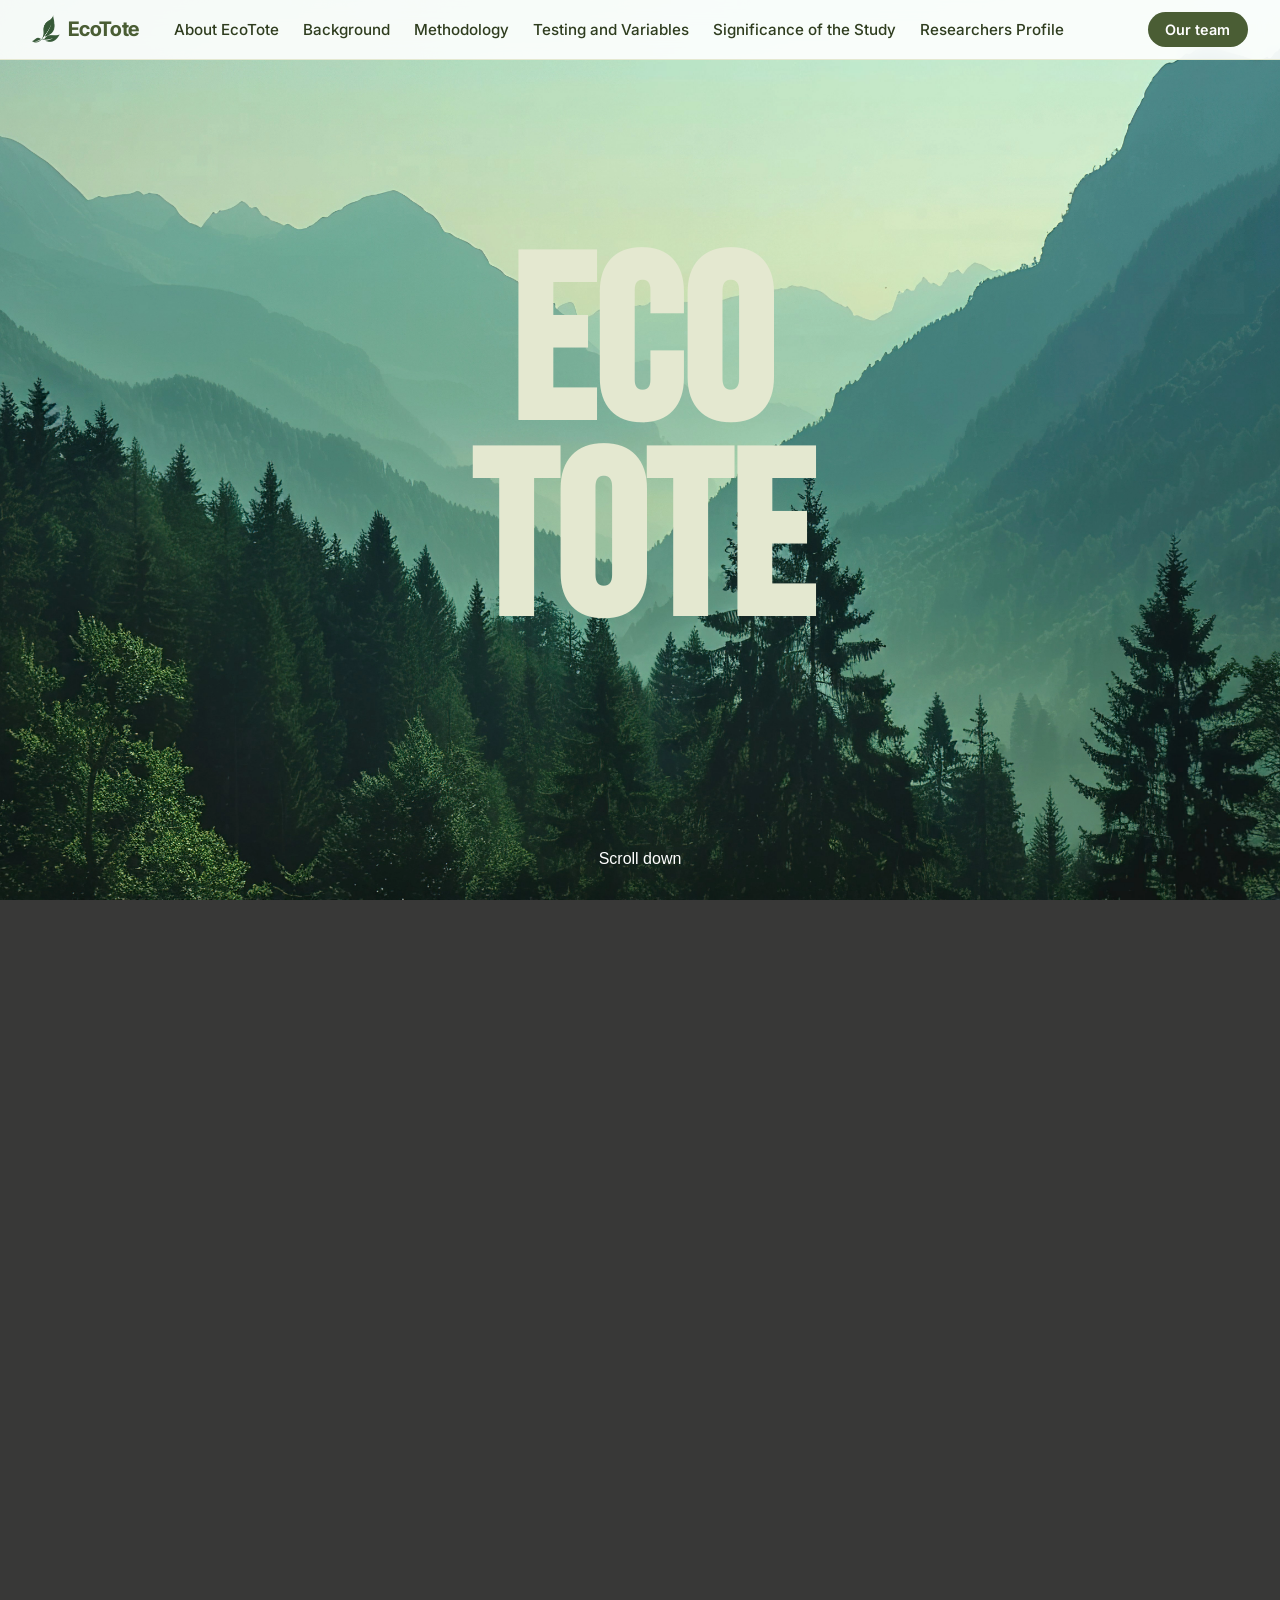
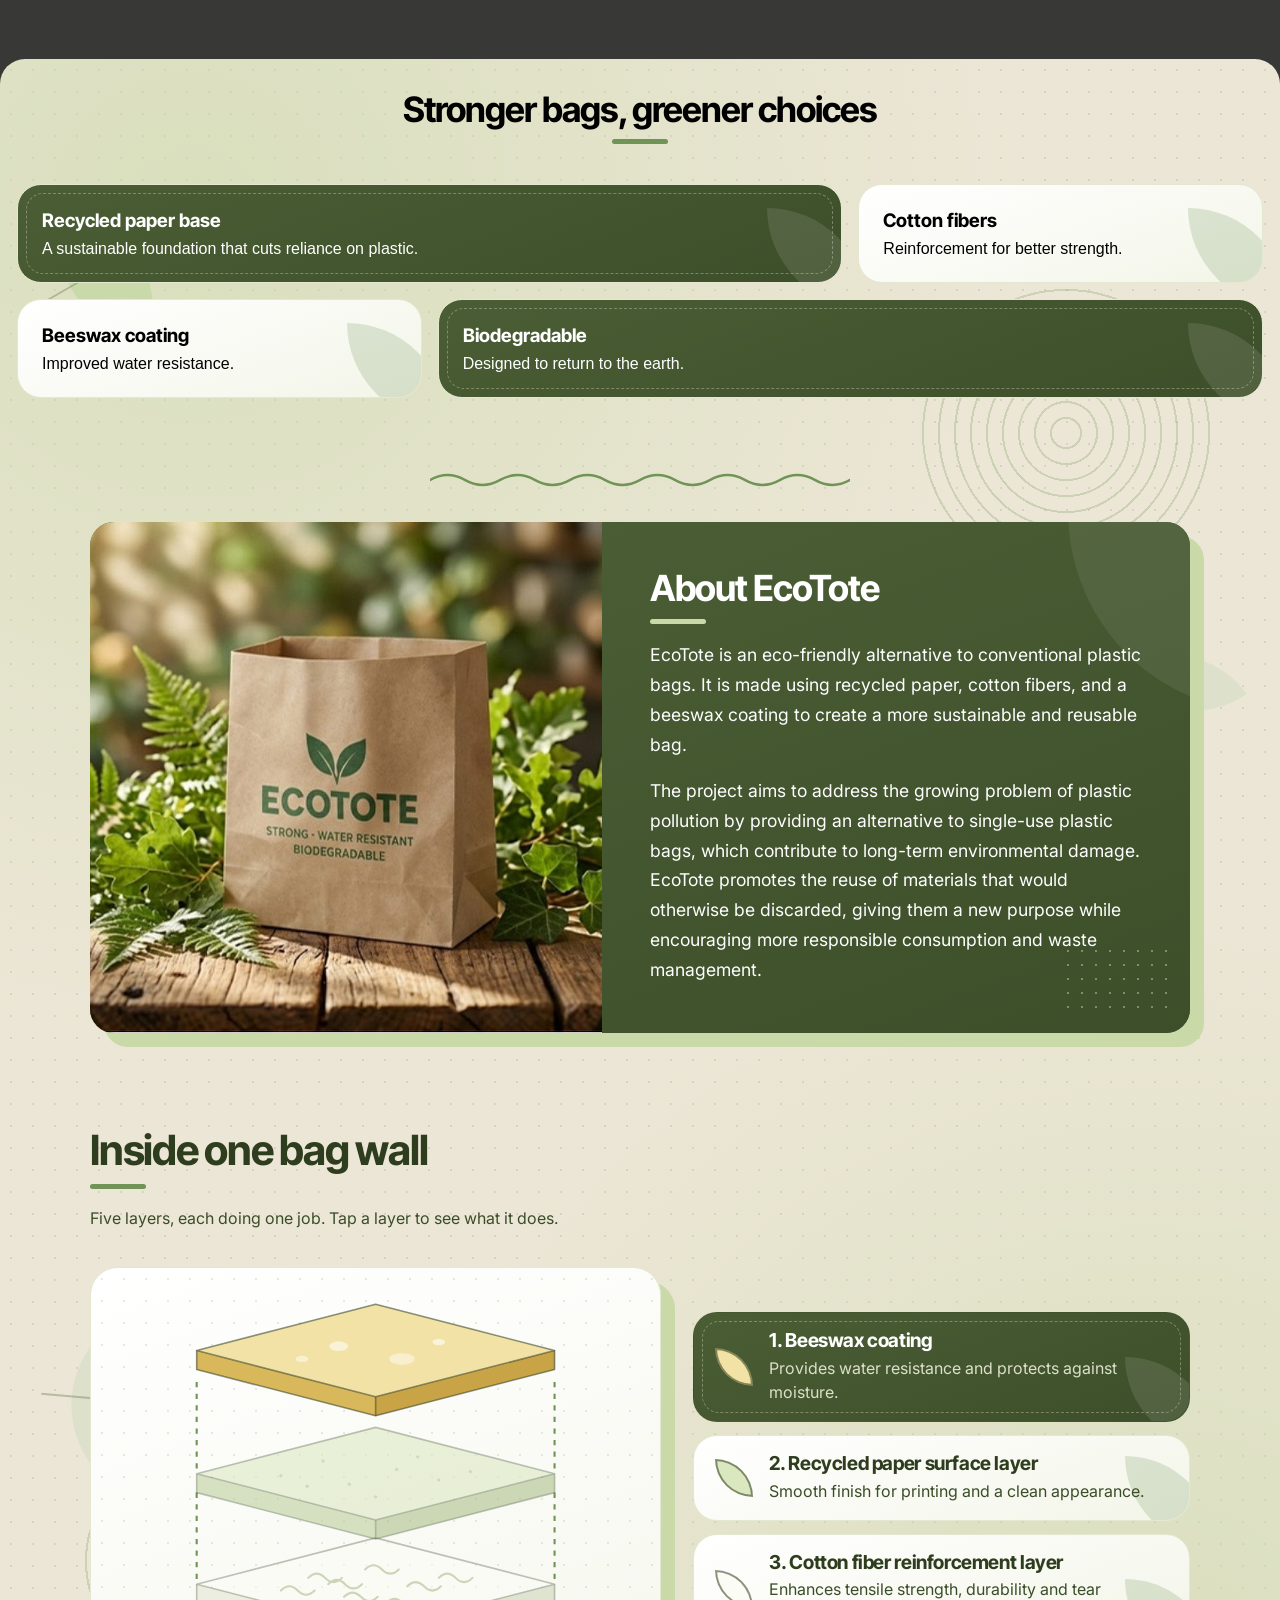
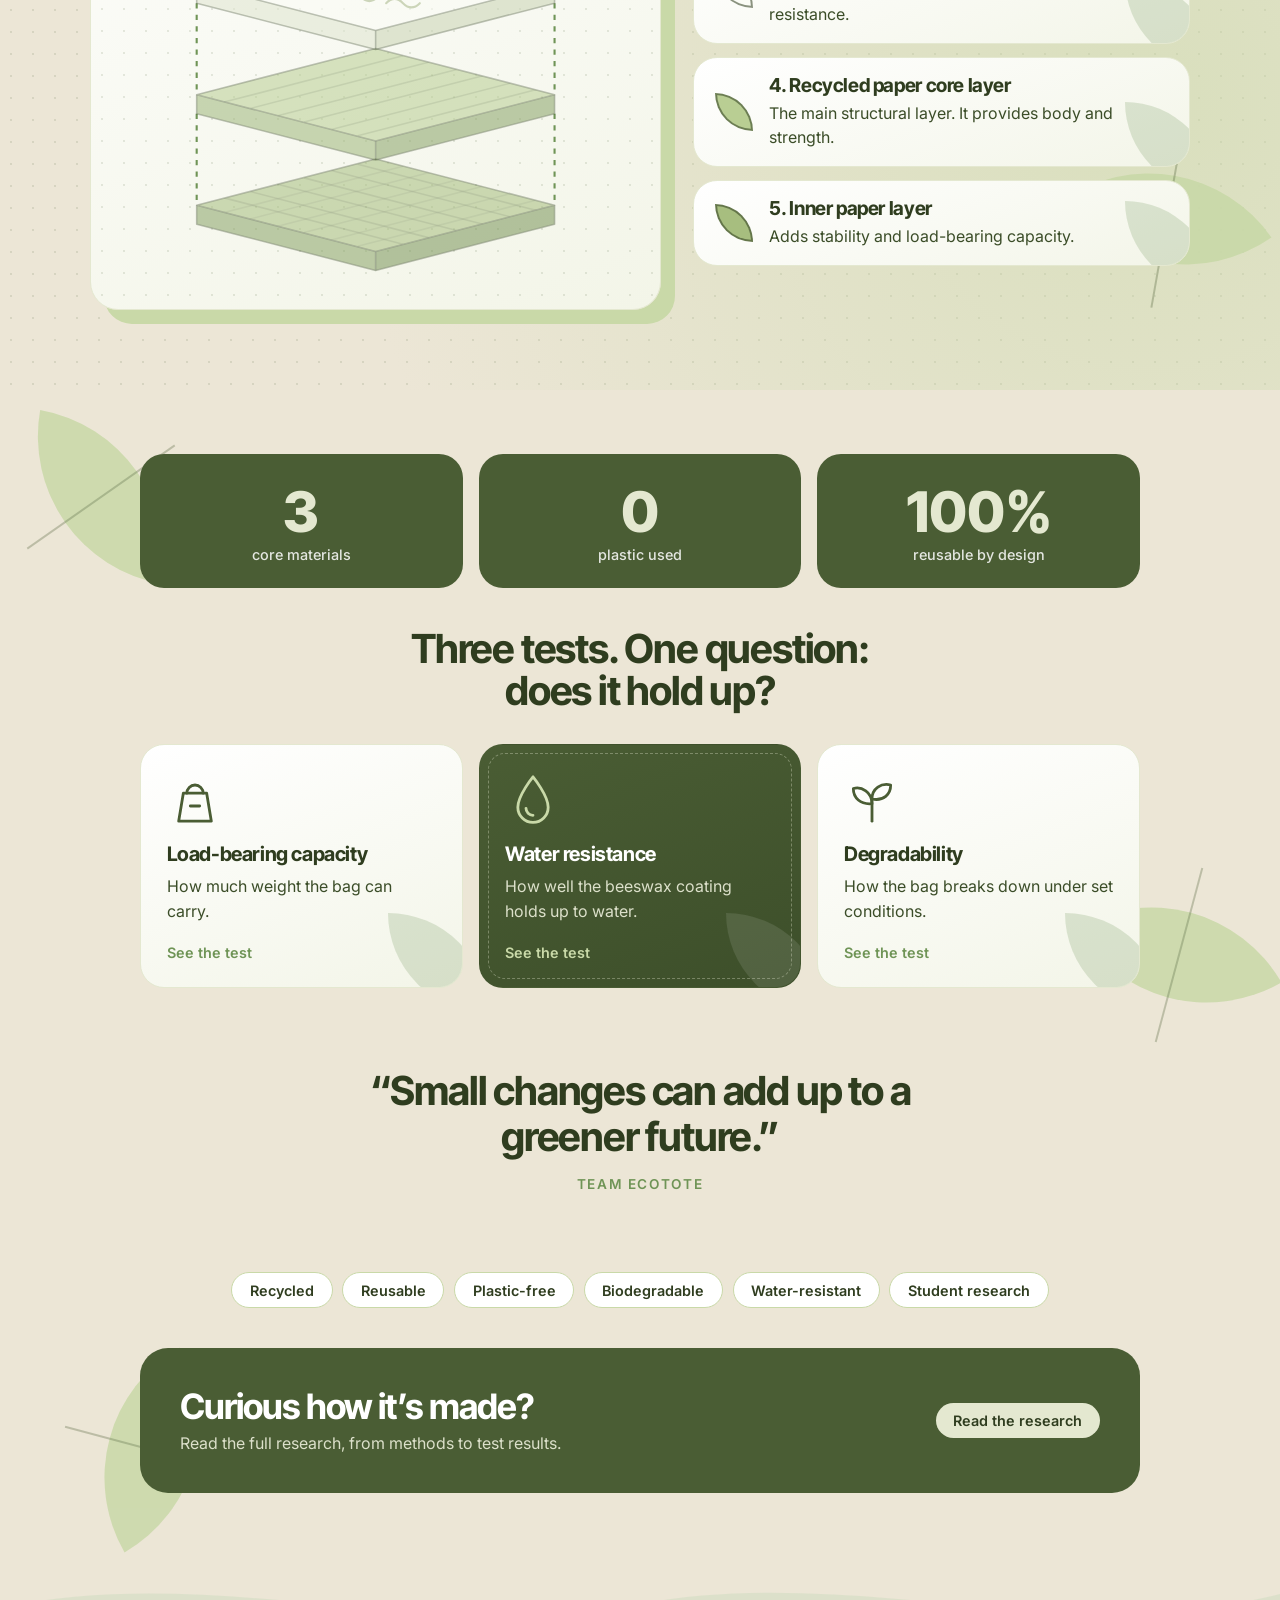
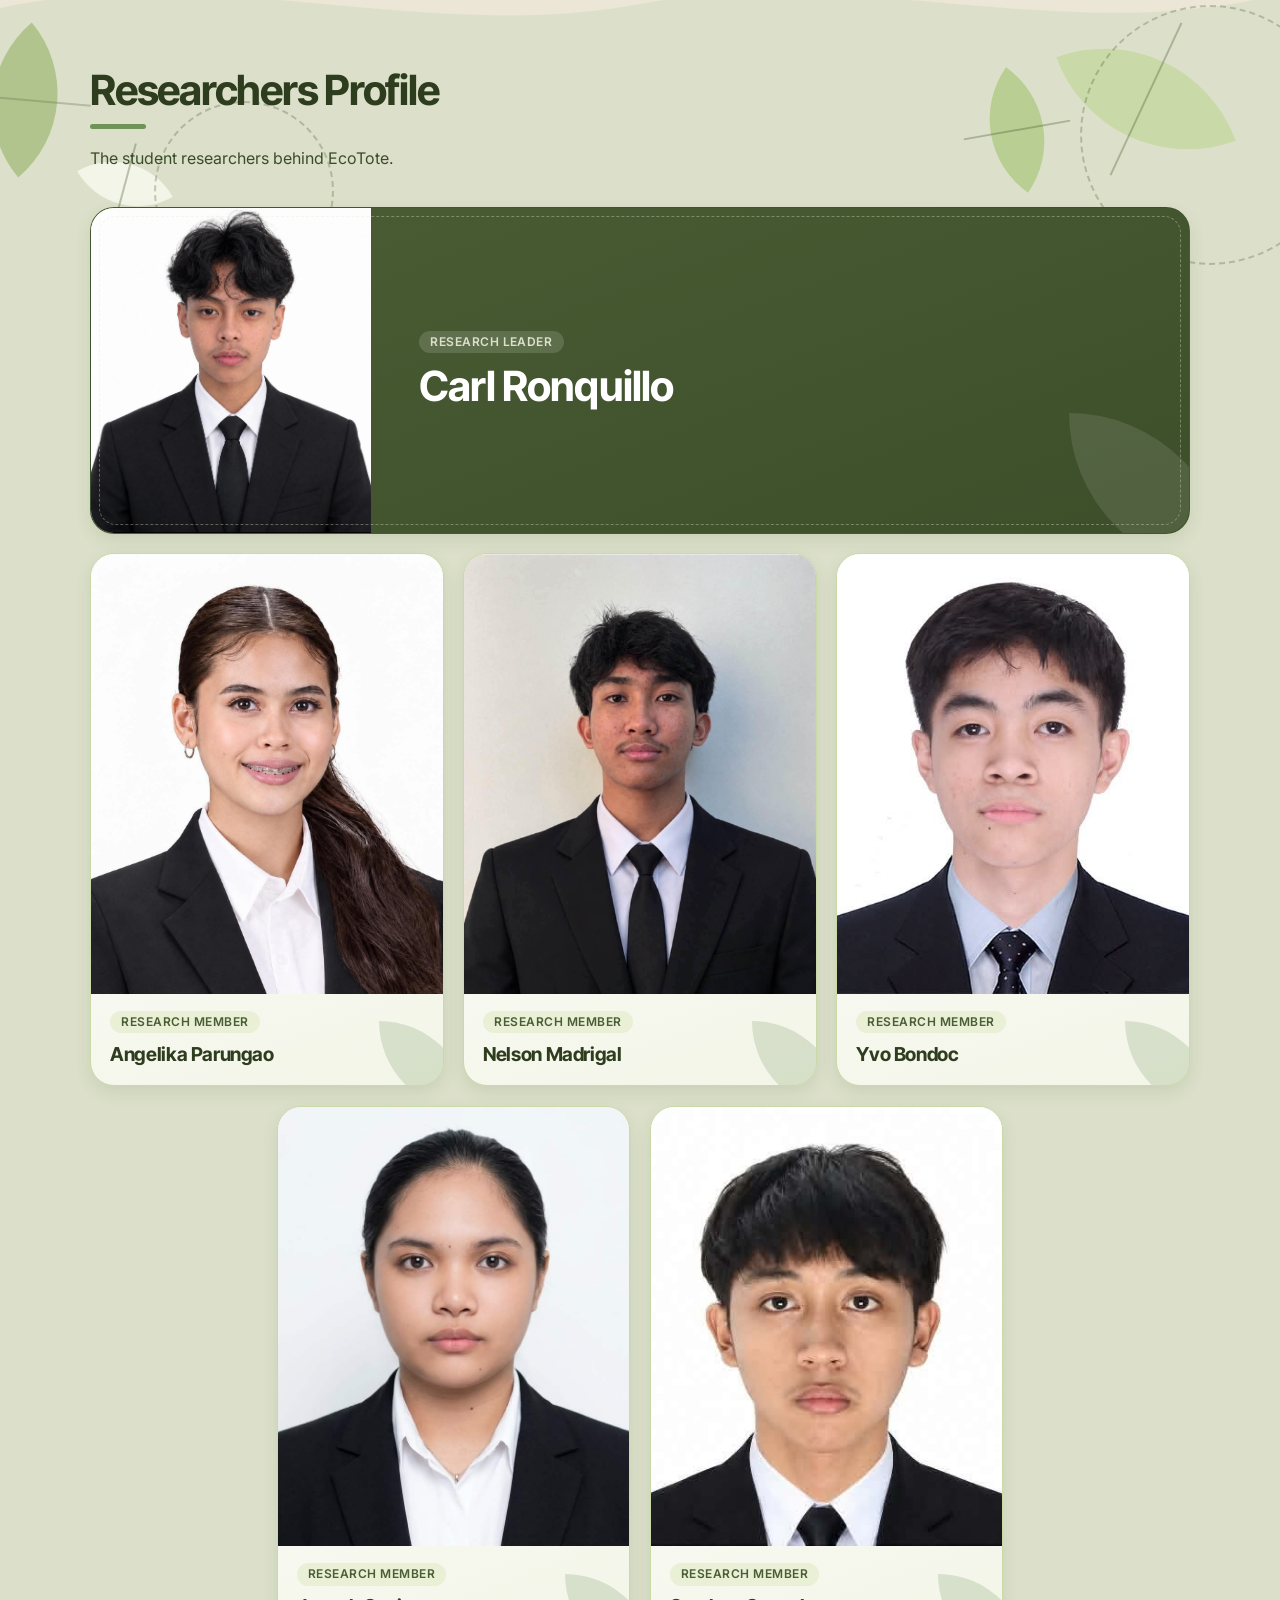
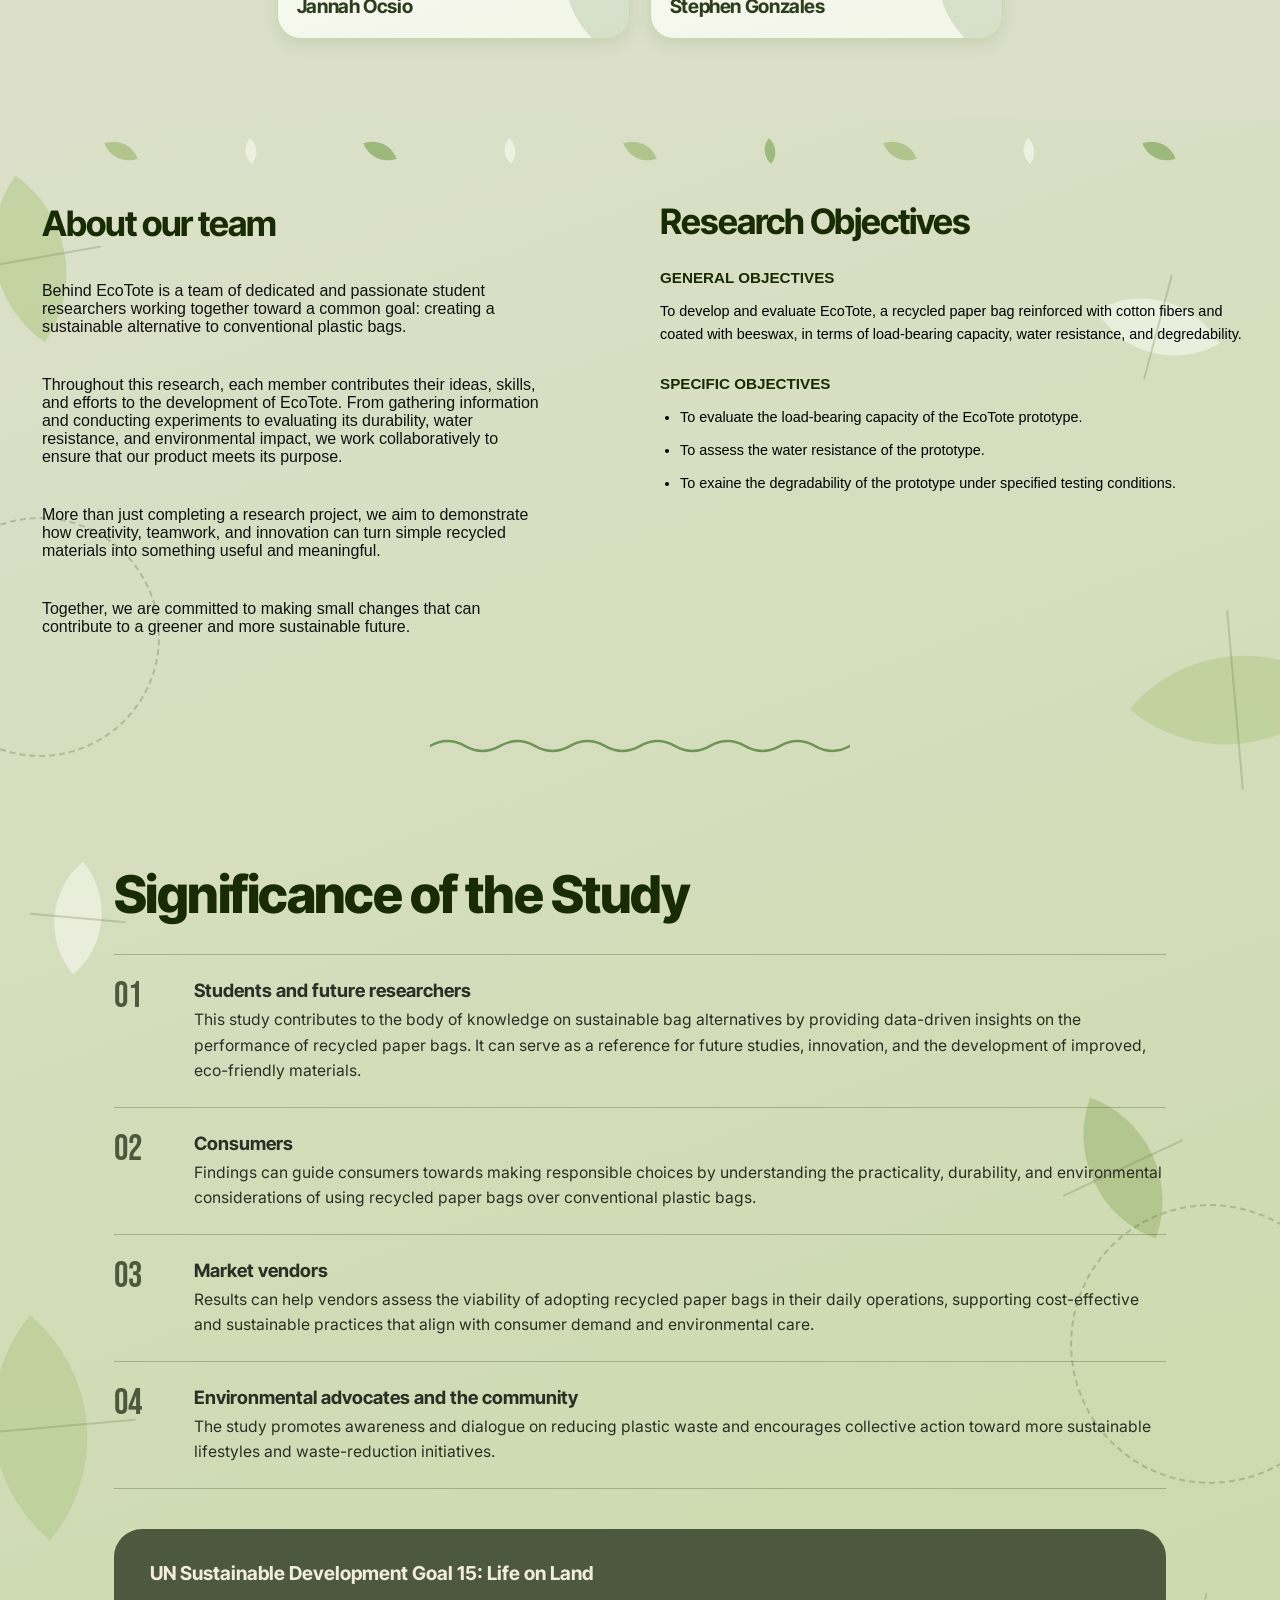
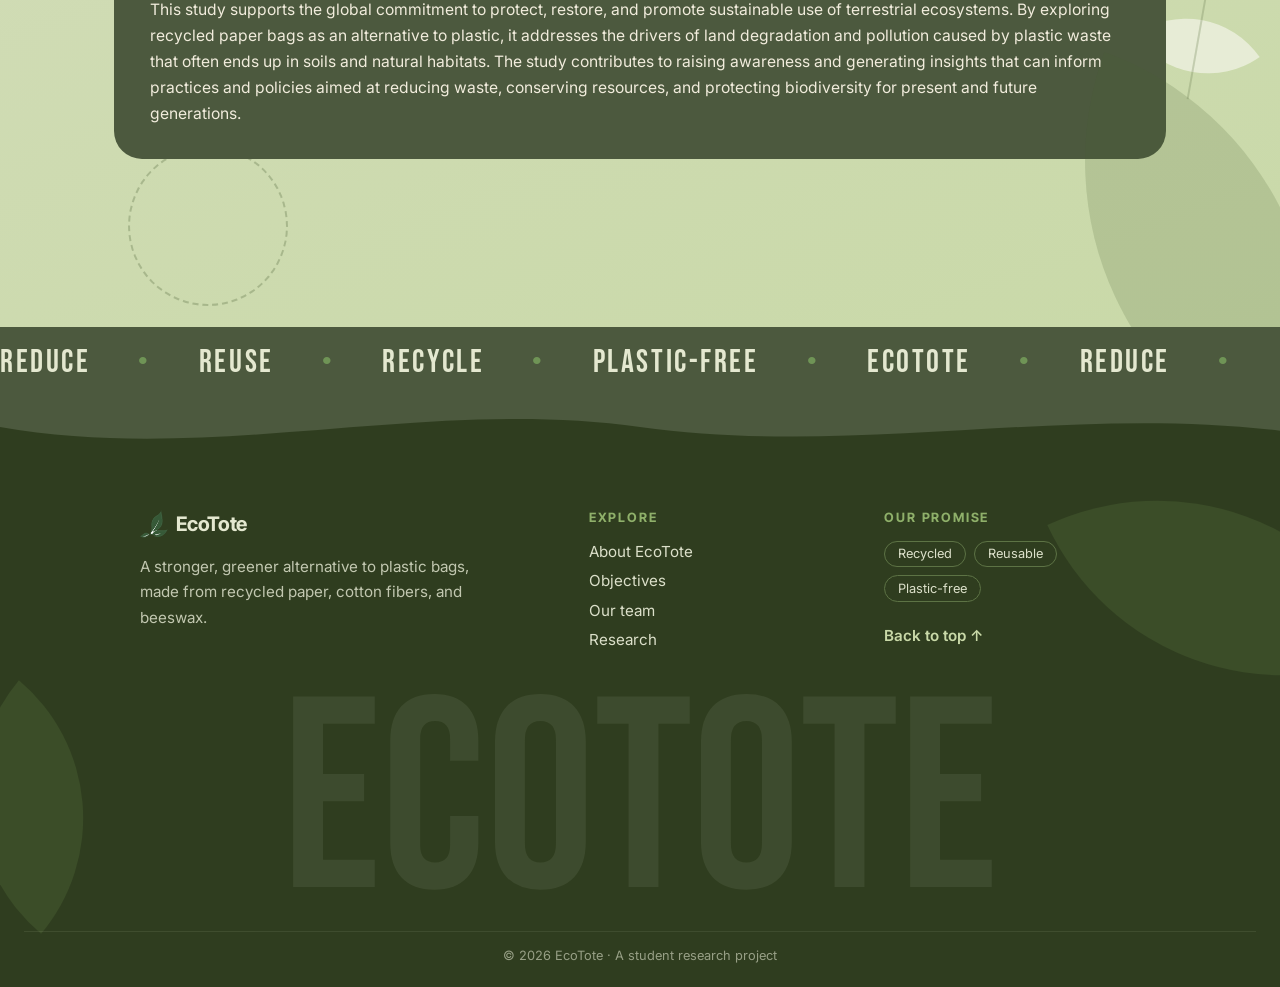
==== commit 439e93c3: "EcoTote pdf update" ====
--- a/index.html
+++ b/index.html
@@ -21,7 +21,7 @@
       <li><a href="tv.html">Testing and Variables</a></li>
       <li><a href="#significance">Significance of the Study</a></li>
       <li><a href="#team">Researchers Profile</a></li>
-      <li><a href=research.docx></a></li>
+      <li><a href=EcoTote.pdf></a></li>
       <li><a href=#objectives></a></li>
     </ul>
 
@@ -33,6 +33,7 @@
     <div class="stage">
       <img class="back" src="images/forest.webp" alt="">
       <h1>ECO<br>TOTE</h1>
+      
       <p class="hint">Scroll down</p>
     </div>
   </header>
@@ -186,7 +187,7 @@
           <h2>Curious how it&rsquo;s made?</h2>
           <p>Read the full research, from methods to test results.</p>
         </div>
-        <a class="btn" href="research.docx">Read the research</a>
+        <a class="btn" href="EcoTote.pdf">Read the research</a>
       </div>
     </section>
 
@@ -498,7 +499,7 @@
           <li><a href="#about">About EcoTote</a></li>
           <li><a href="#objectives">Objectives</a></li>
           <li><a href="#team">Our team</a></li>
-          <li><a href="research.docx">Research</a></li>
+          <li><a href="EcoTote.pdf">Research</a></li>
         </ul>
       </div>
       <div>
--- a/style.css
+++ b/style.css
@@ -421,8 +421,8 @@
 .foot .tags li { border: 1px solid #5d7345; border-radius: 999px; padding: .3rem .8rem; font-size: .8rem; }
 .foot .top { display: inline-block; margin-top: 1.5rem; color: #c9d9a8; text-decoration: none; font-weight: 600; font-size: .95rem; }
 
-.foot-word { position: relative; z-index: 1; text-align: center; font: 400 clamp(5rem, 22vw, 17rem)/.8 "Bebas Neue", Impact, sans-serif; color: rgba(228, 232, 208, .08); margin-top: 3rem; user-select: none; }
-.foot-bar { position: relative; z-index: 1; text-align: center; font-size: .8rem; opacity: .6; margin-top: 1rem; padding-top: 1rem; border-top: 1px solid rgba(220, 224, 202, .15); }
+.foot-word { position: relative; z-index: 1; text-align: center; font: 400 clamp(5rem, 22vw, 17rem)/.8 "Bebas Neue", Impact, sans-serif; color: rgba(228, 232, 208, .08); margin-top: 3rem; user-select: none; pointer-events: none; }
+.foot-bar { position: relative; z-index: 1; pointer-events: none; text-align: center; font-size: .8rem; opacity: .6; margin-top: 1rem; padding-top: 1rem; border-top: 1px solid rgba(220, 224, 202, .15); }
 
 @media (max-width: 700px) {
   .foot-grid { grid-template-columns: 1fr; }
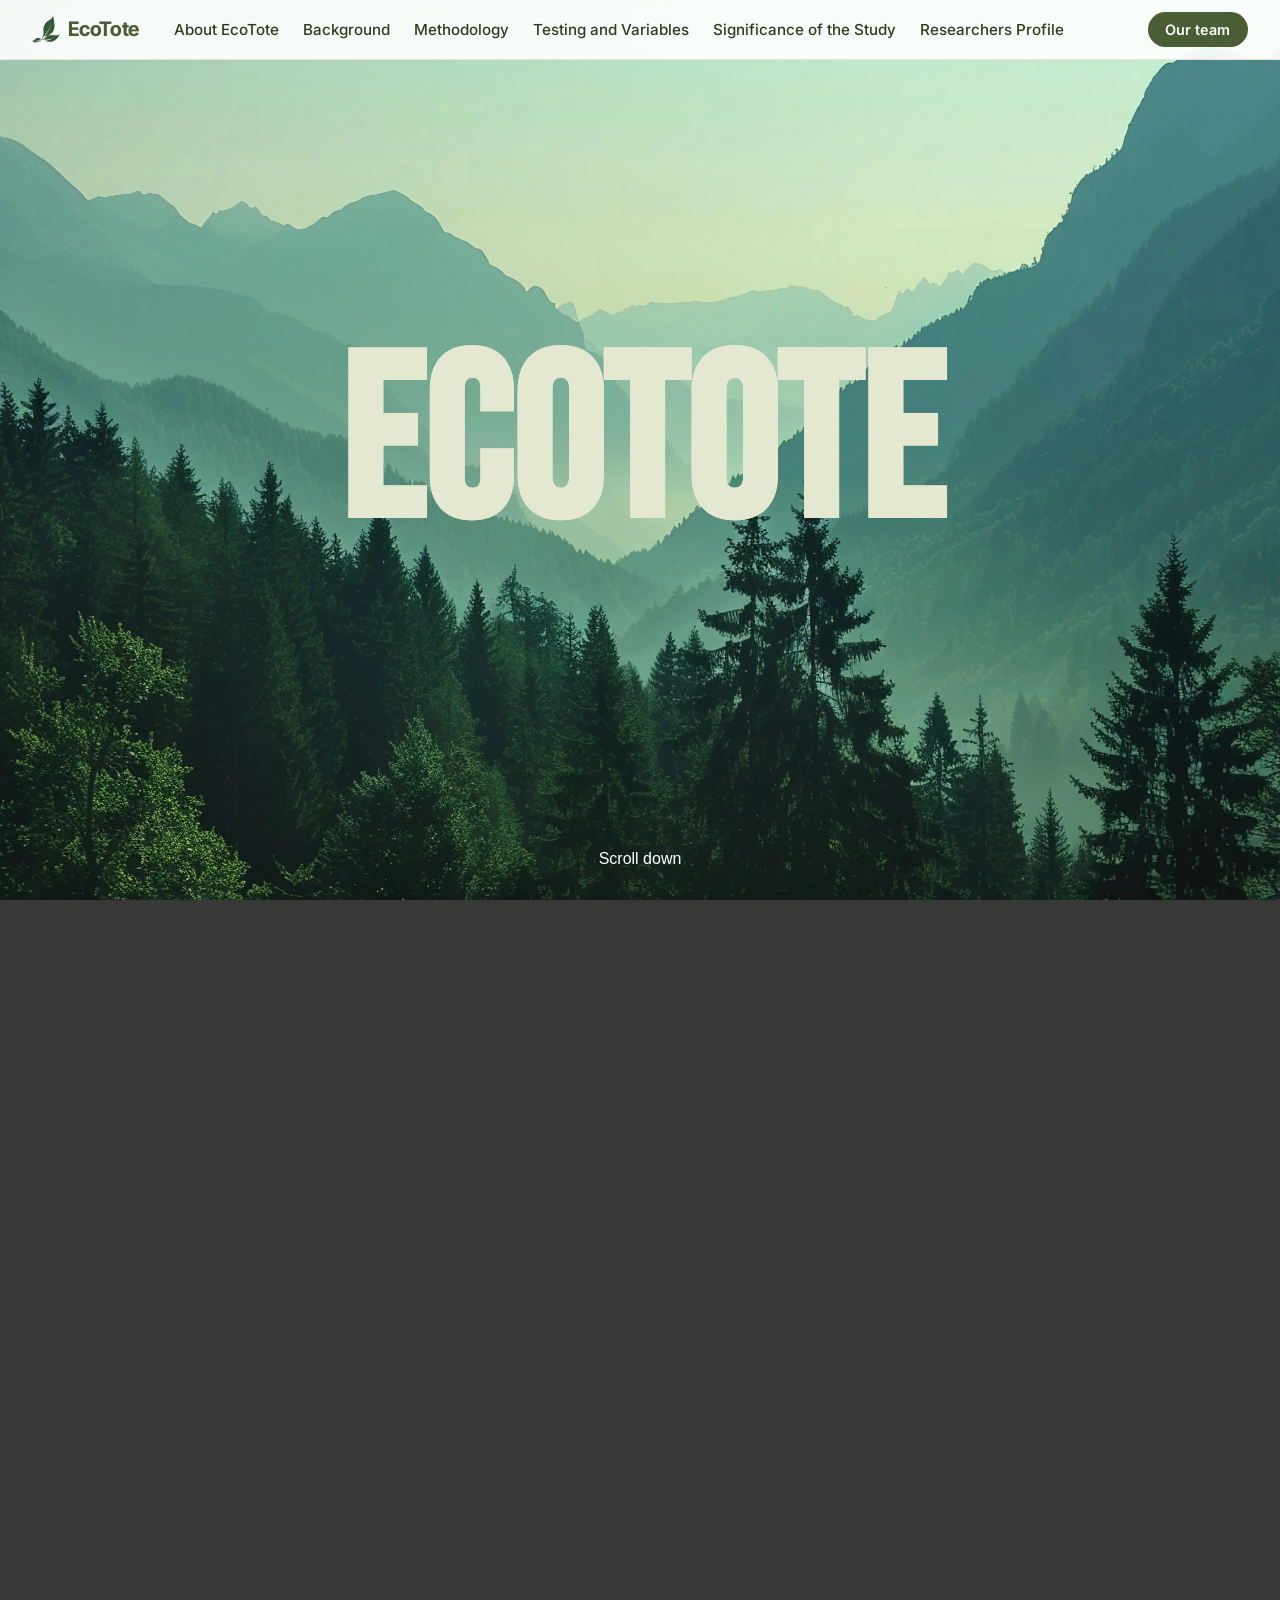
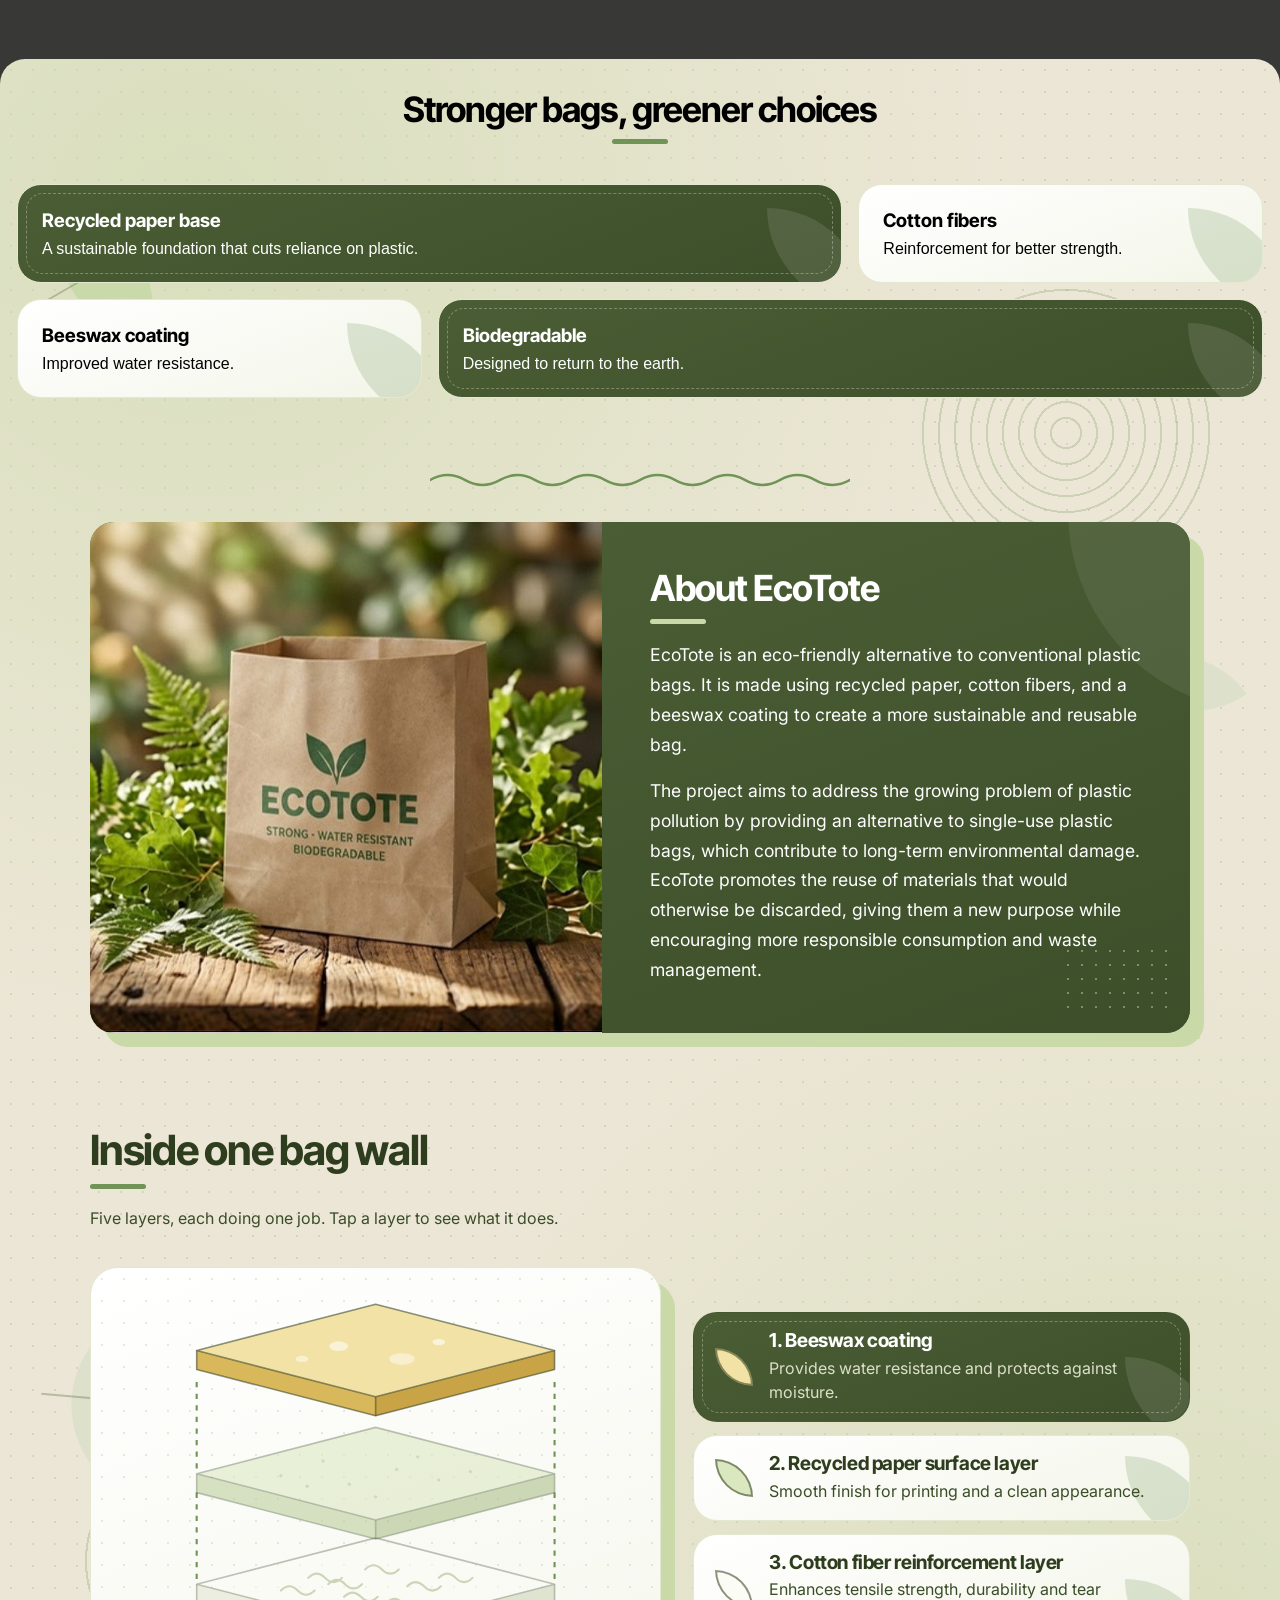
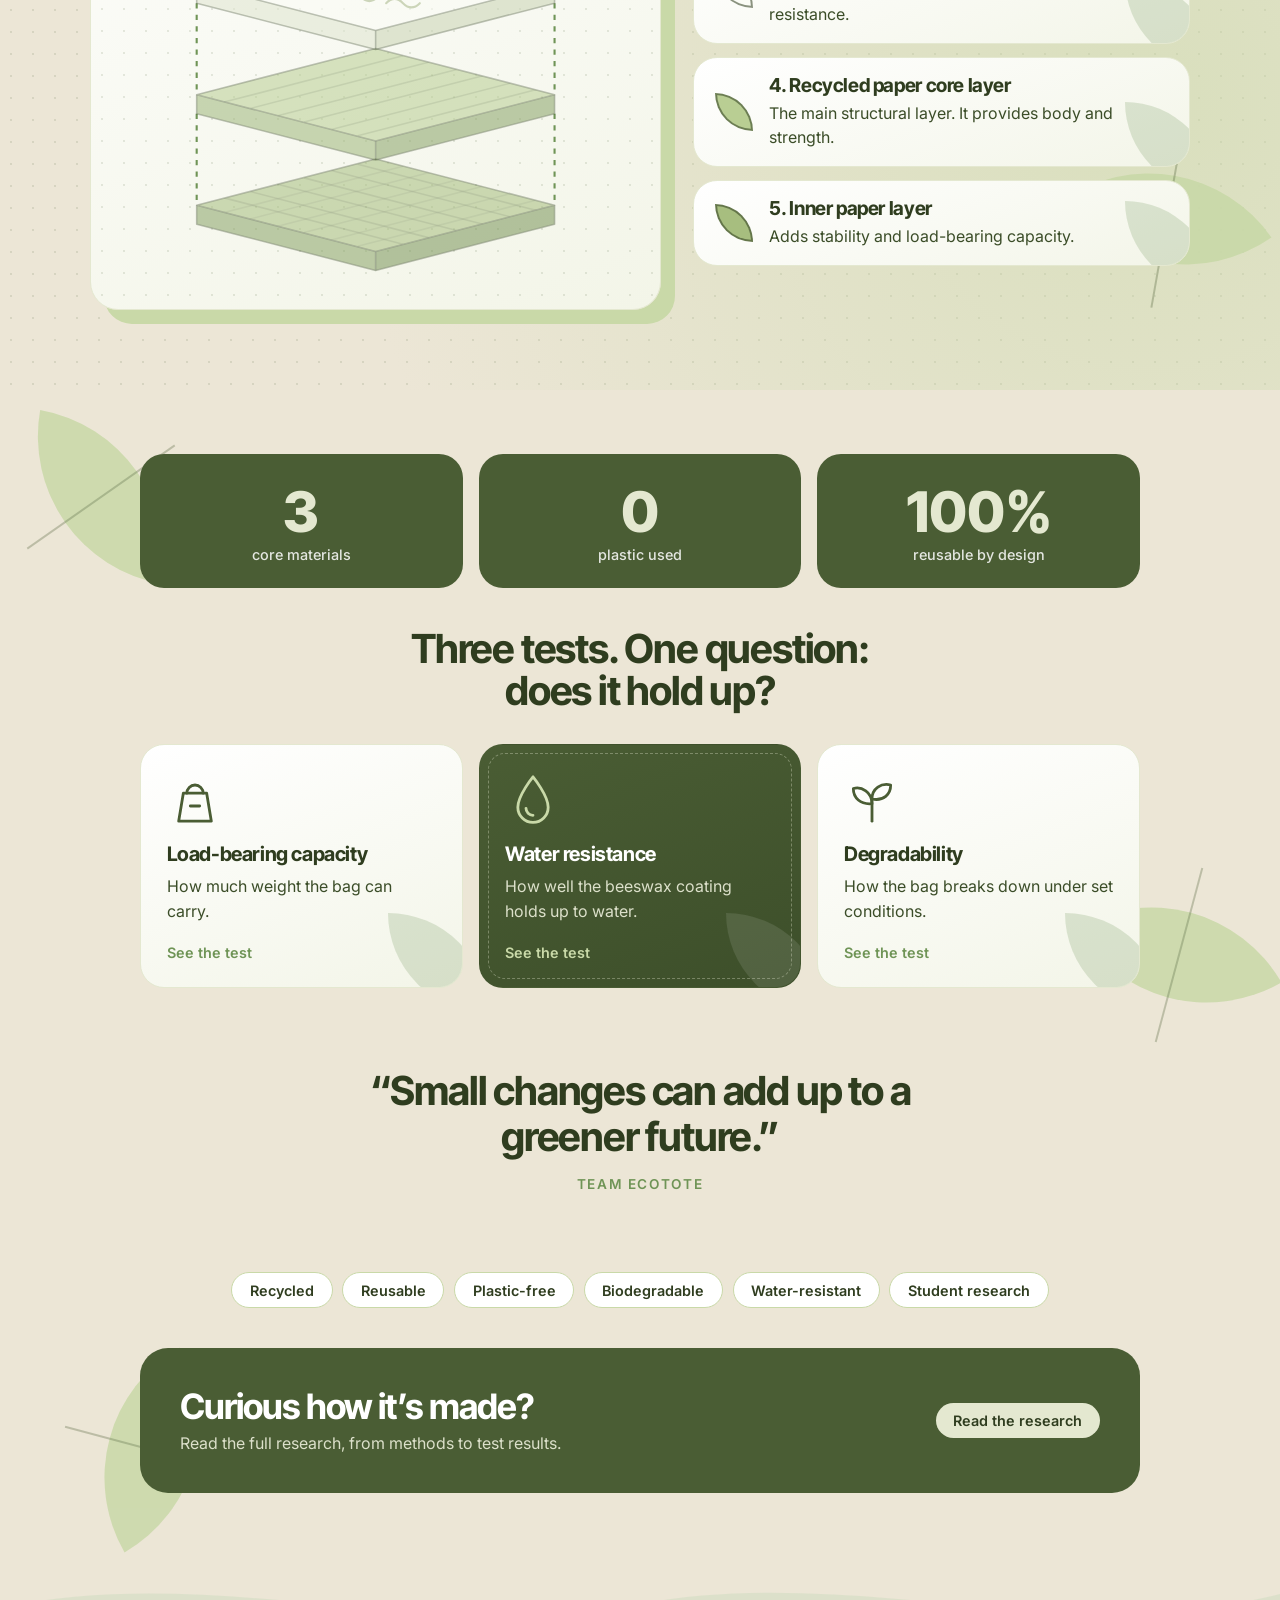
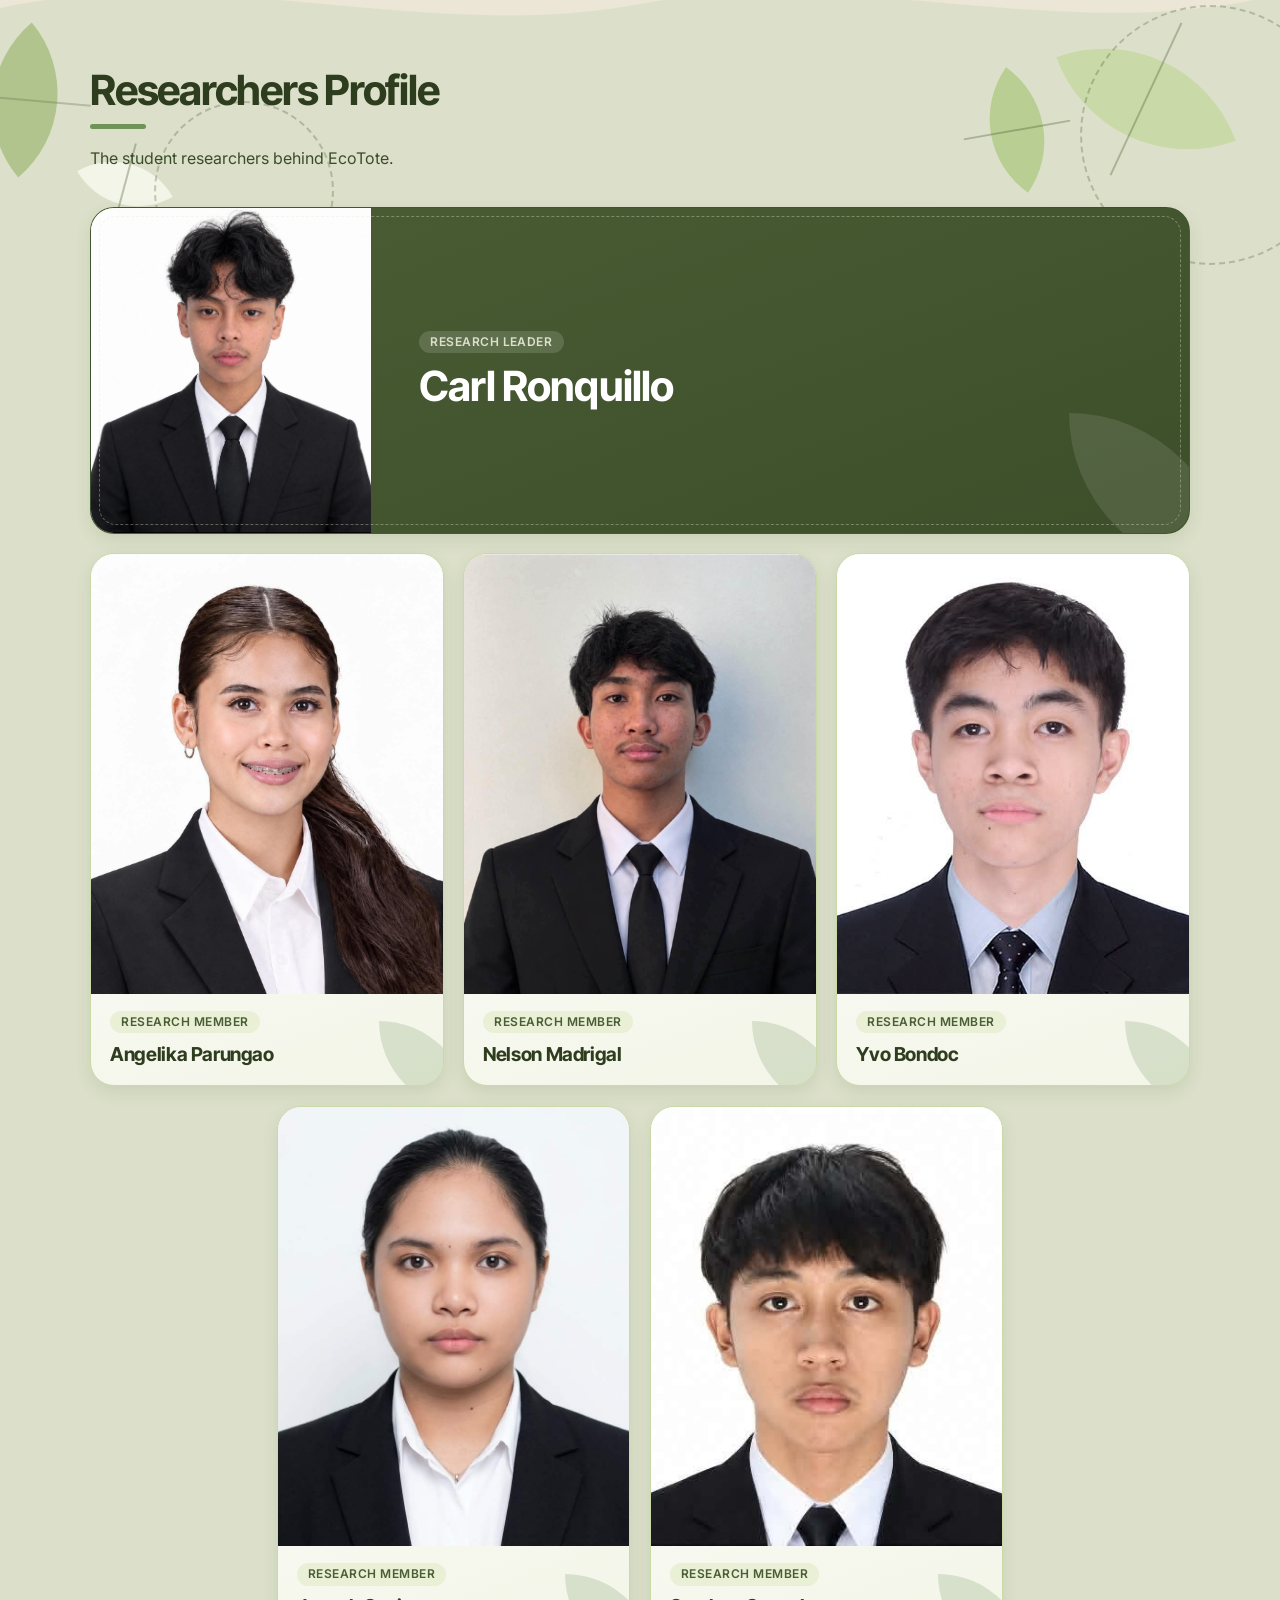
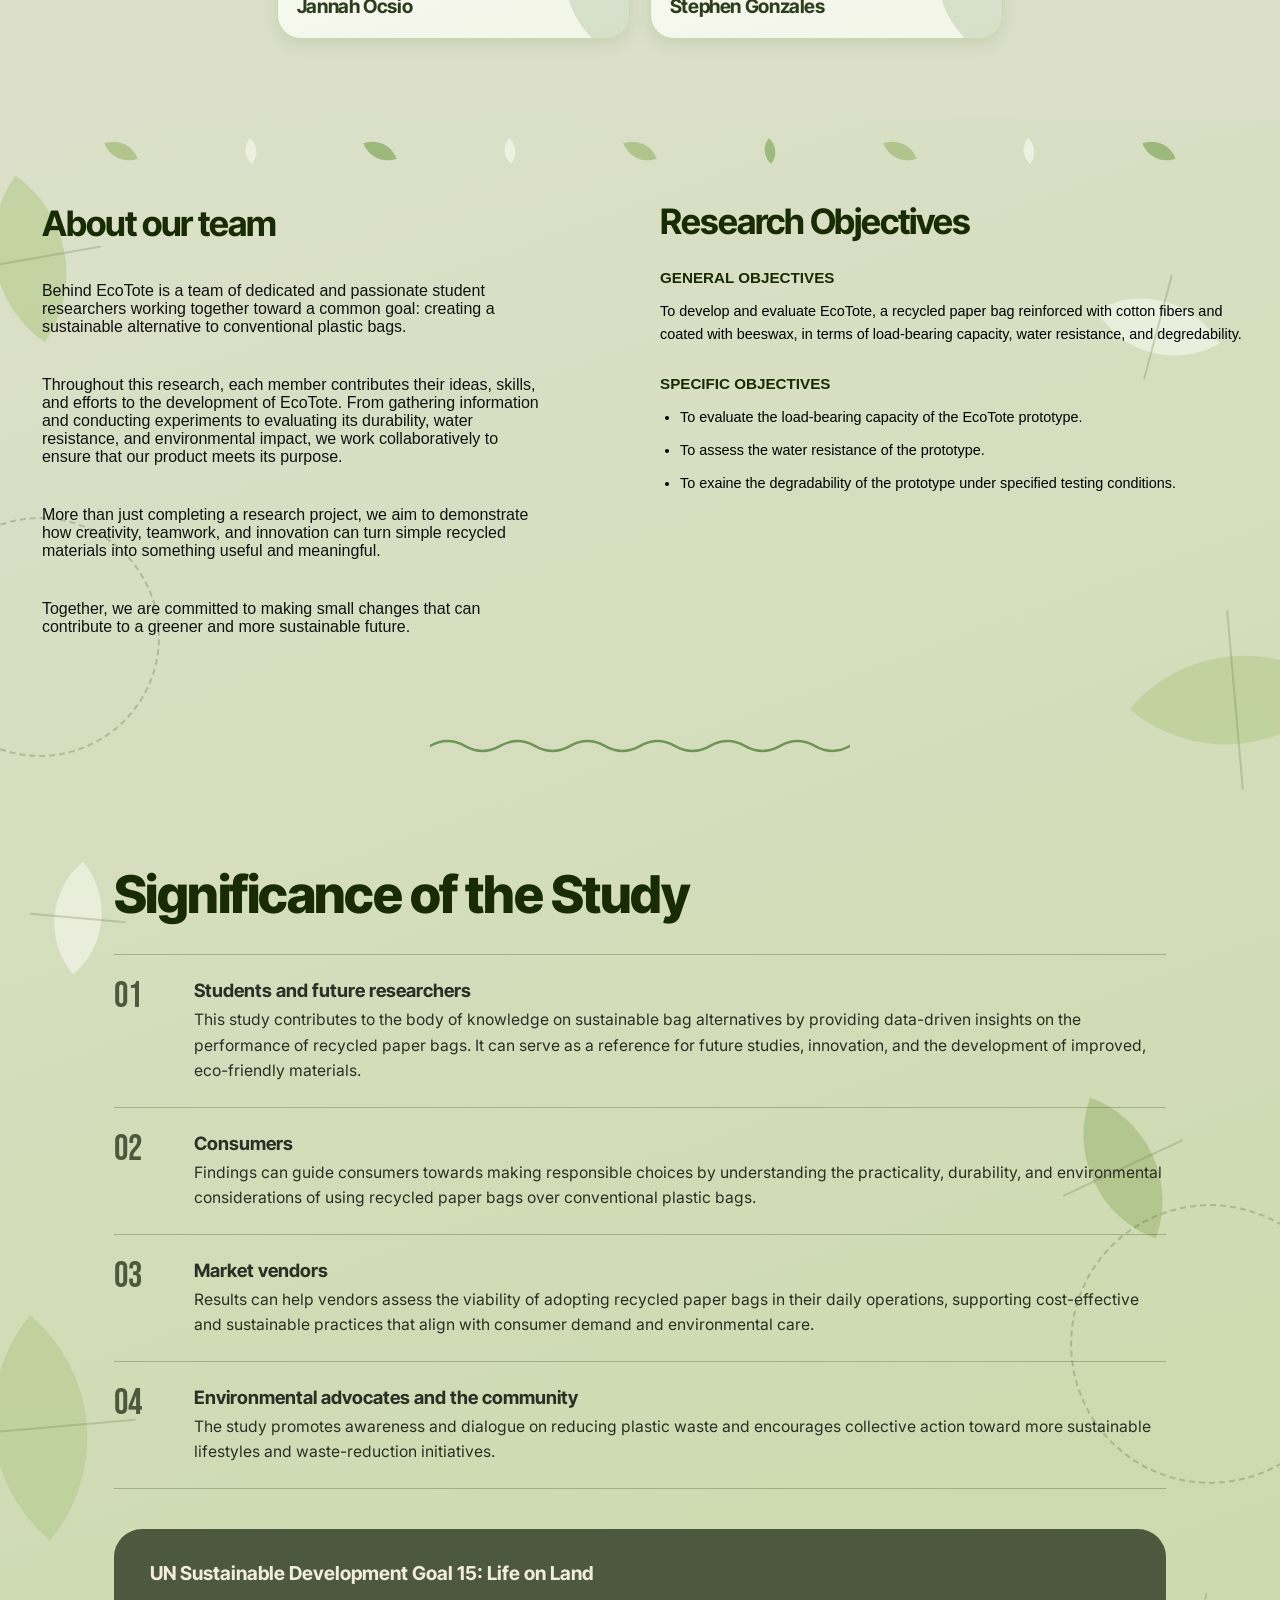
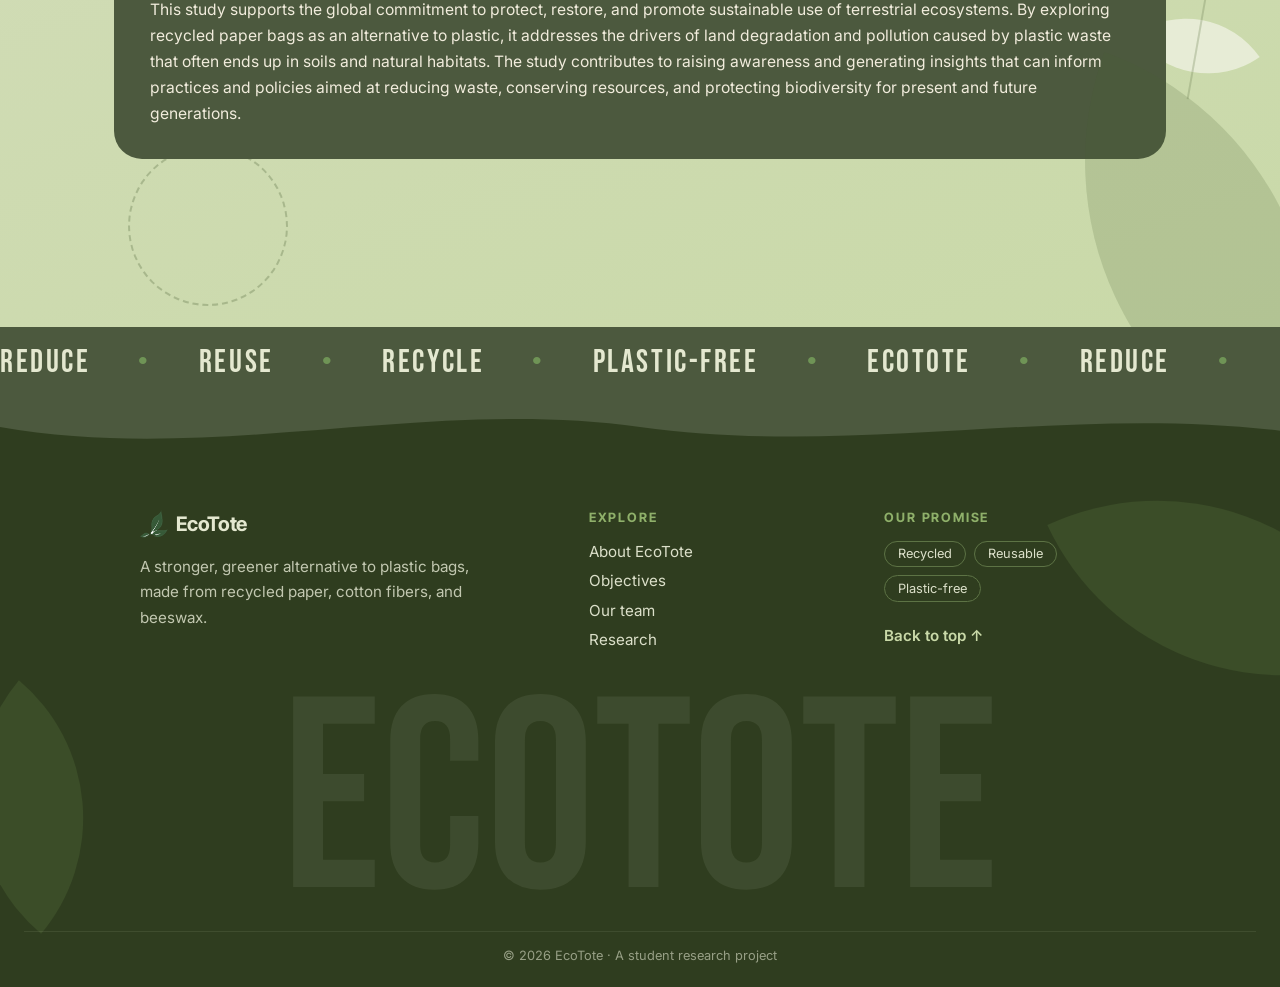
==== commit dc31fd92: "Update index.html" ====
--- a/index.html
+++ b/index.html
@@ -32,7 +32,8 @@
   <header class="hero">
     <div class="stage">
       <img class="back" src="images/forest.webp" alt="">
-      <h1>ECO<br>TOTE</h1>
+      <h1>ECOTOTE</h1>
+      <h1>ECOTOTE</h1><p class="eco-hero-title">EVALUATING THE LOAD-BEARING CAPACITY, WATER RESISTANCE AND DEGRADABILITY OF ECOTOTE, COTTON FIBER REINFORCED AND BEESWAX-COATED RECYCLED PAPER, AS A HIGH STRENGHT AND BIODERADABLE PACKAGING IN CALAPAN CITY PUBLIC MARKET</p>
       
       <p class="hint">Scroll down</p>
     </div>
@@ -351,6 +352,16 @@
 </section>
 
 <style>
+  .stage .eco-hero-title {
+  position: absolute;
+  left: 50%;
+  transform: translateX(-50%);
+  top: calc(50% + 7.65vw + 1.2rem);
+  opacity: calc(1 - var(--p, 0) * 1.6);
+  /* plus width, font, color, text-shadow */
+}
+
+
   .obj h3 {
     margin-top: 3%;
   }
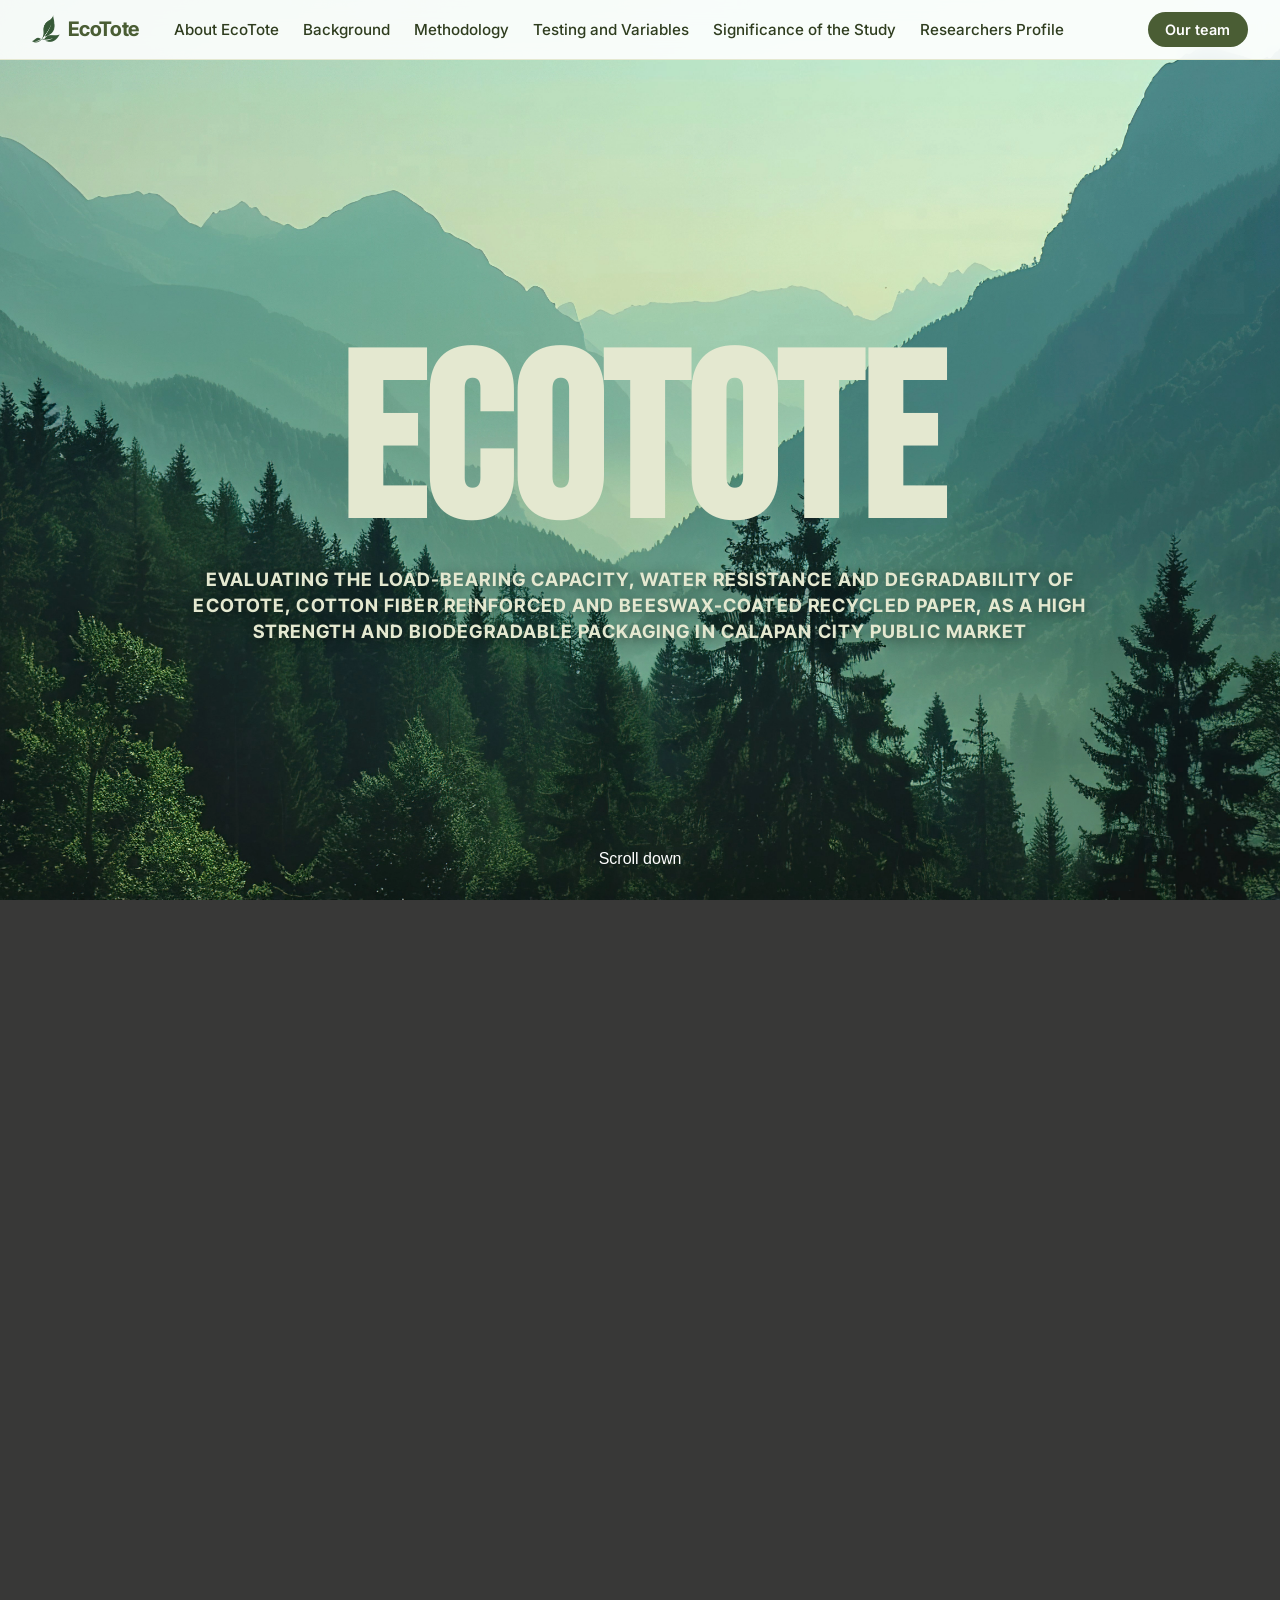
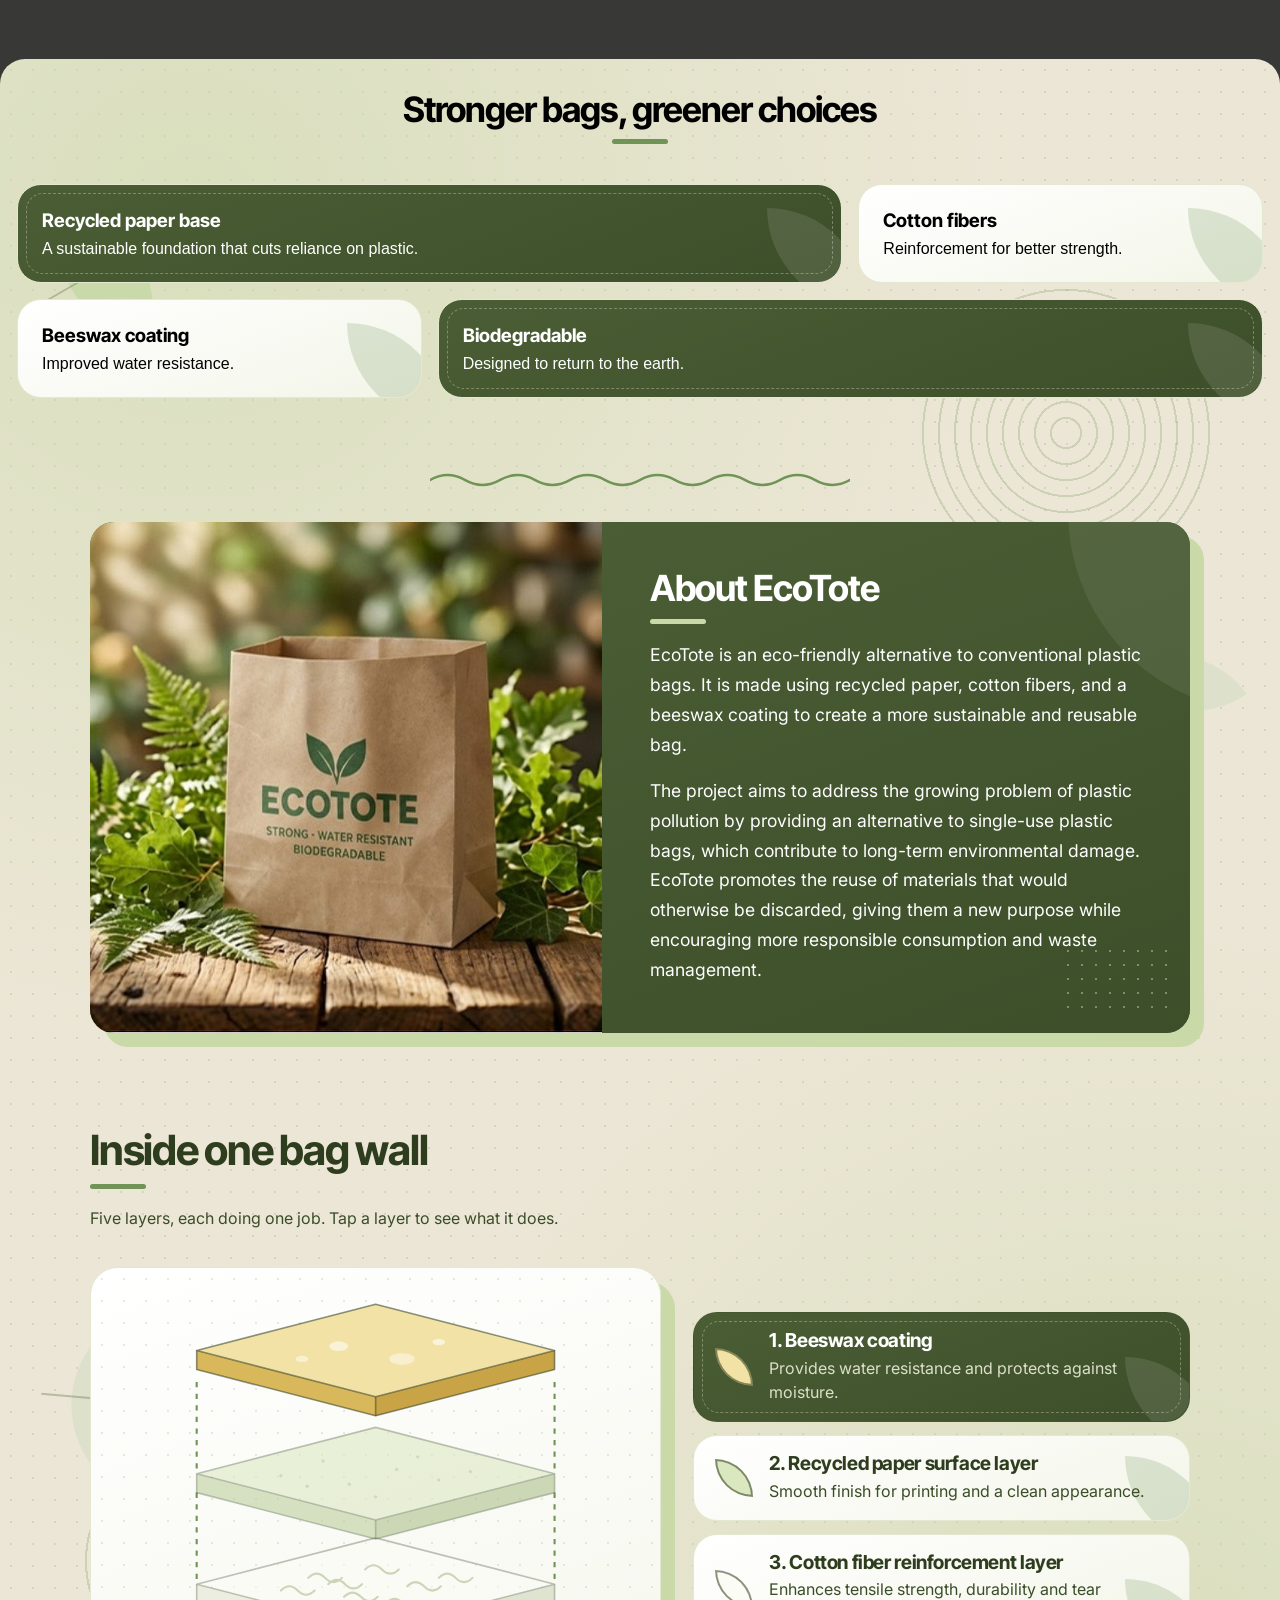
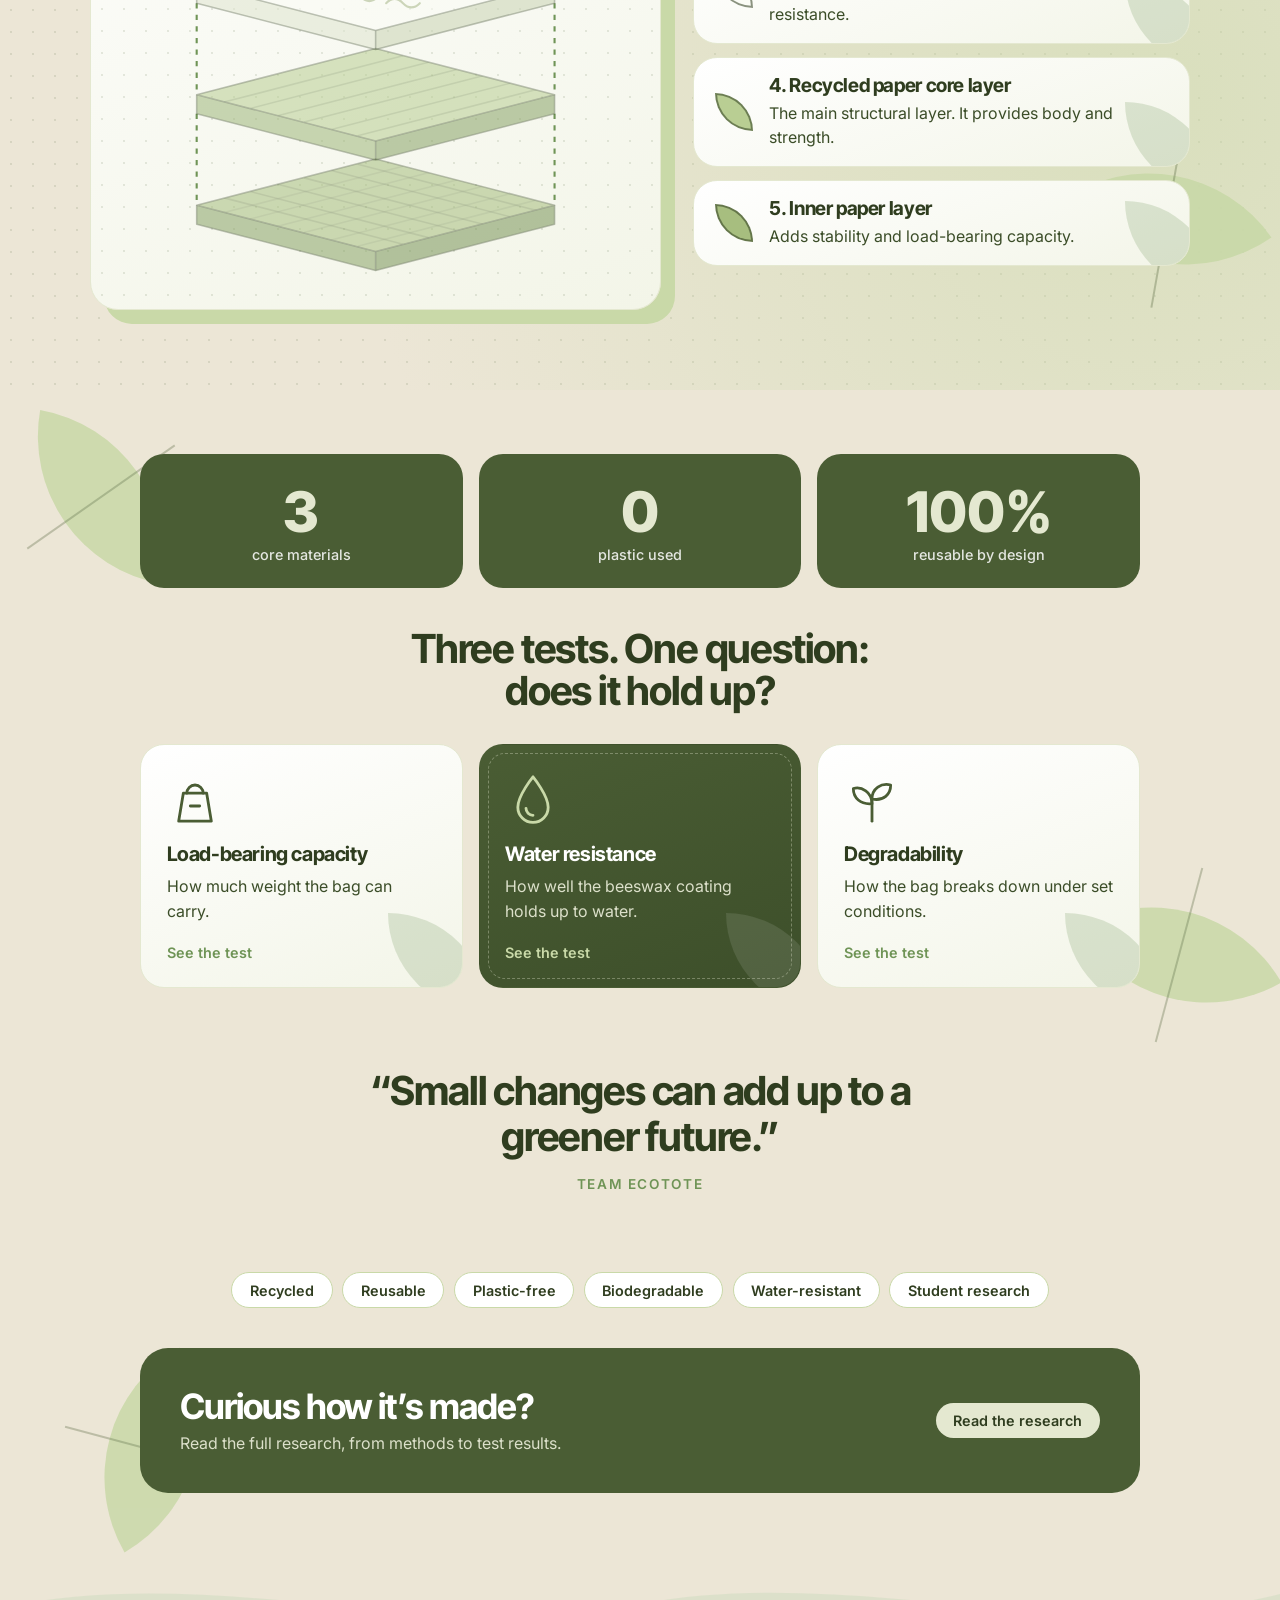
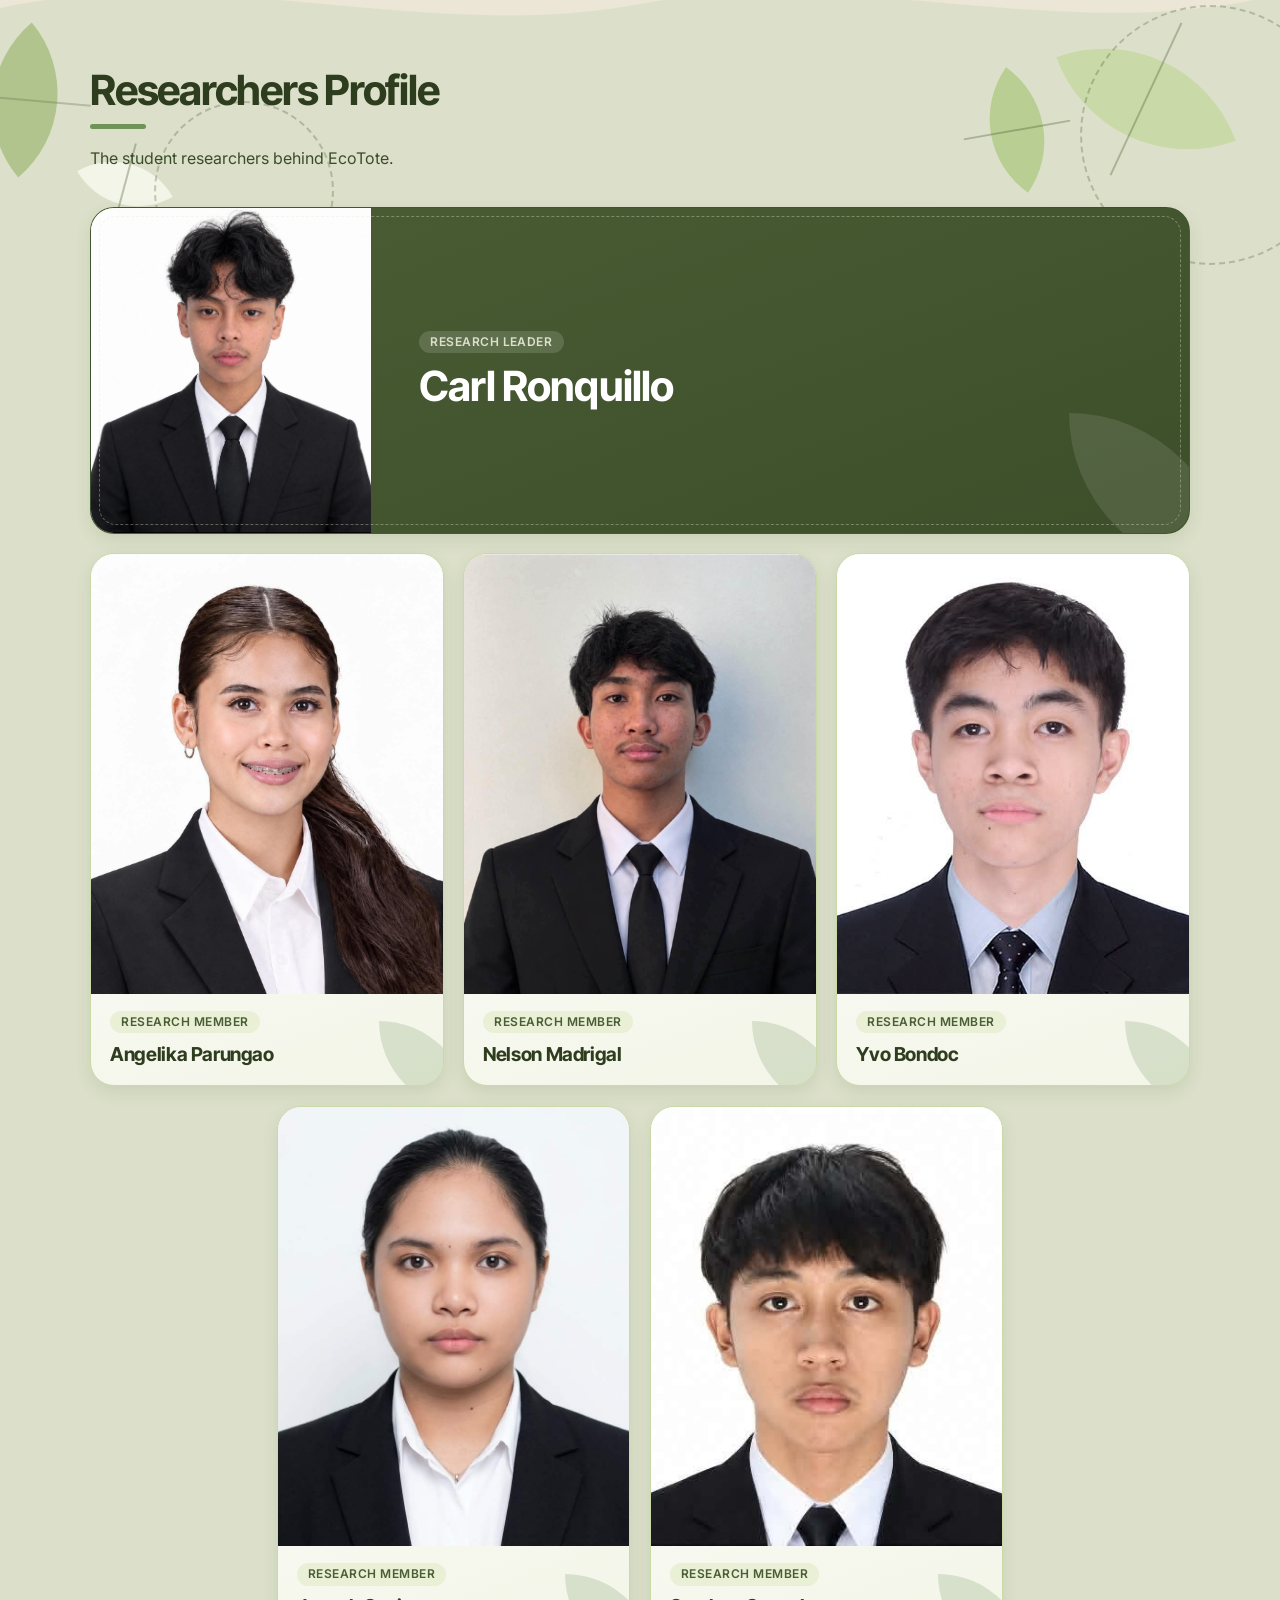
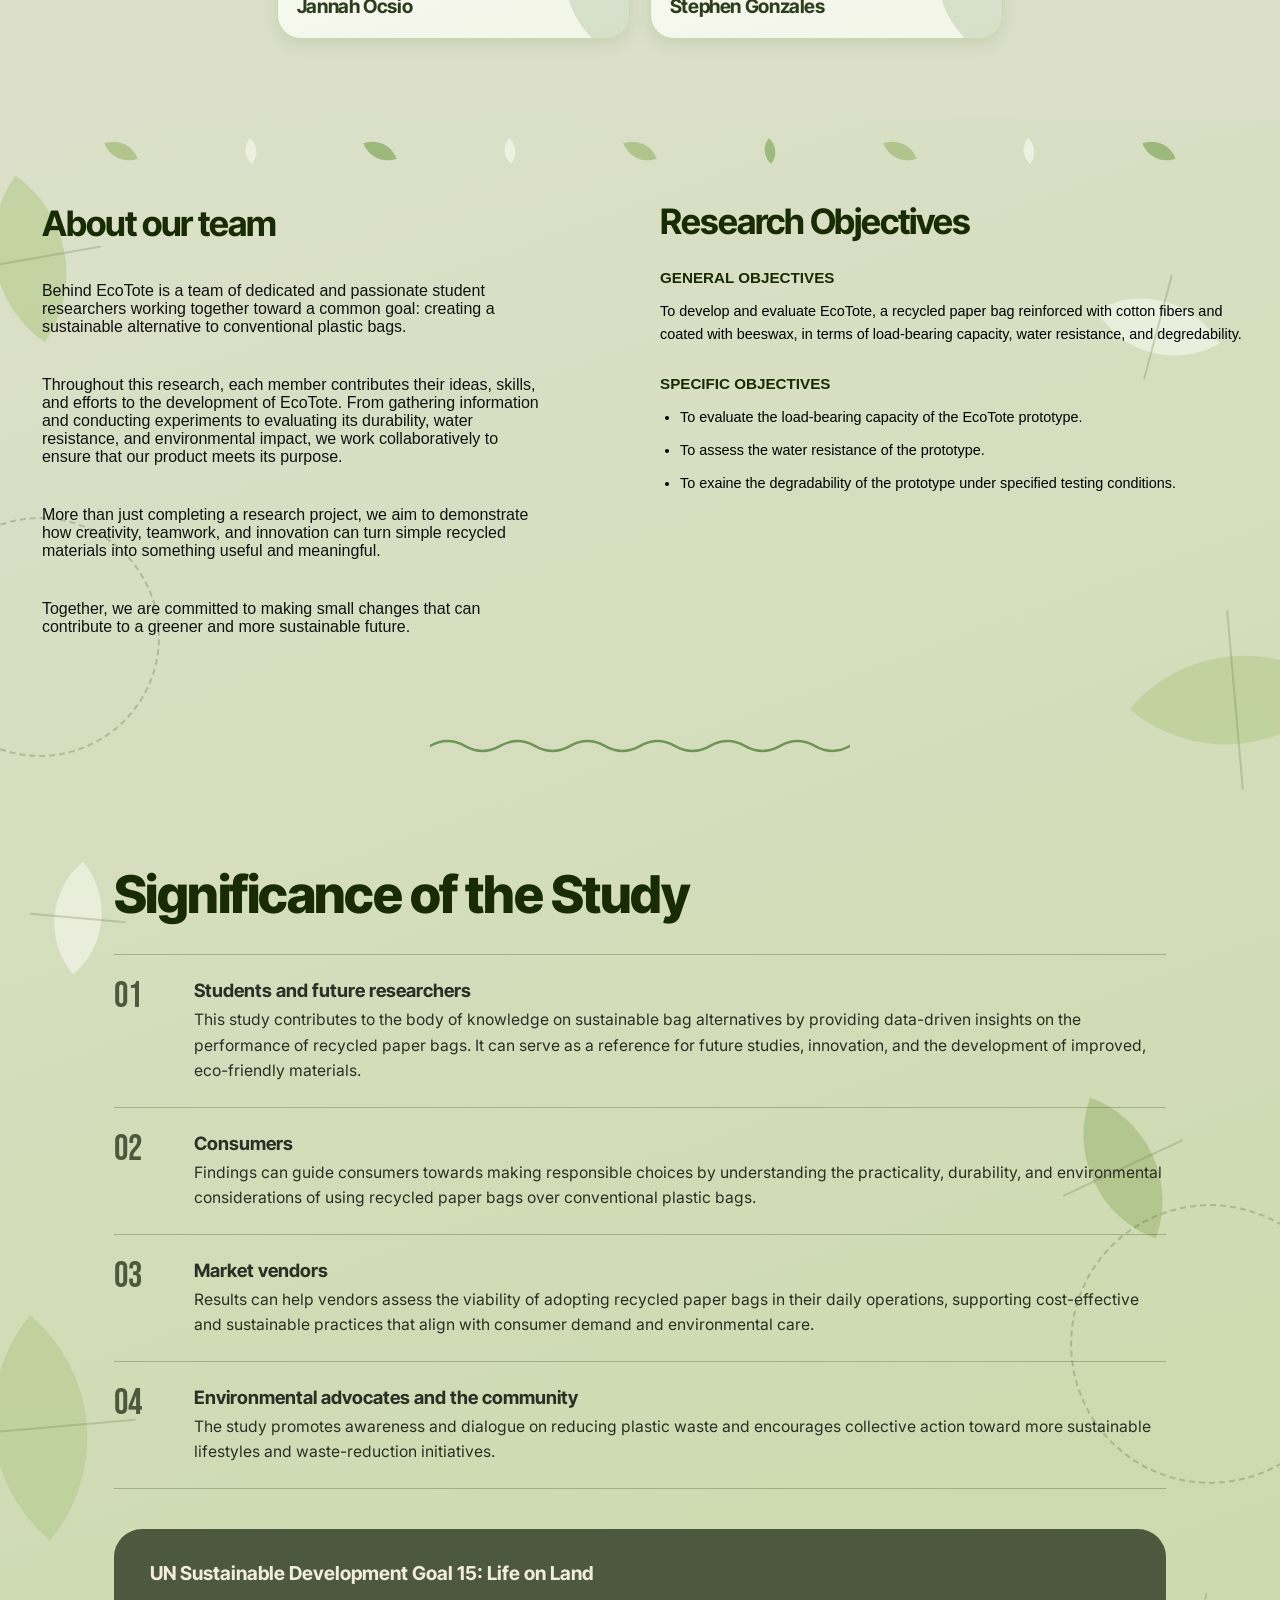
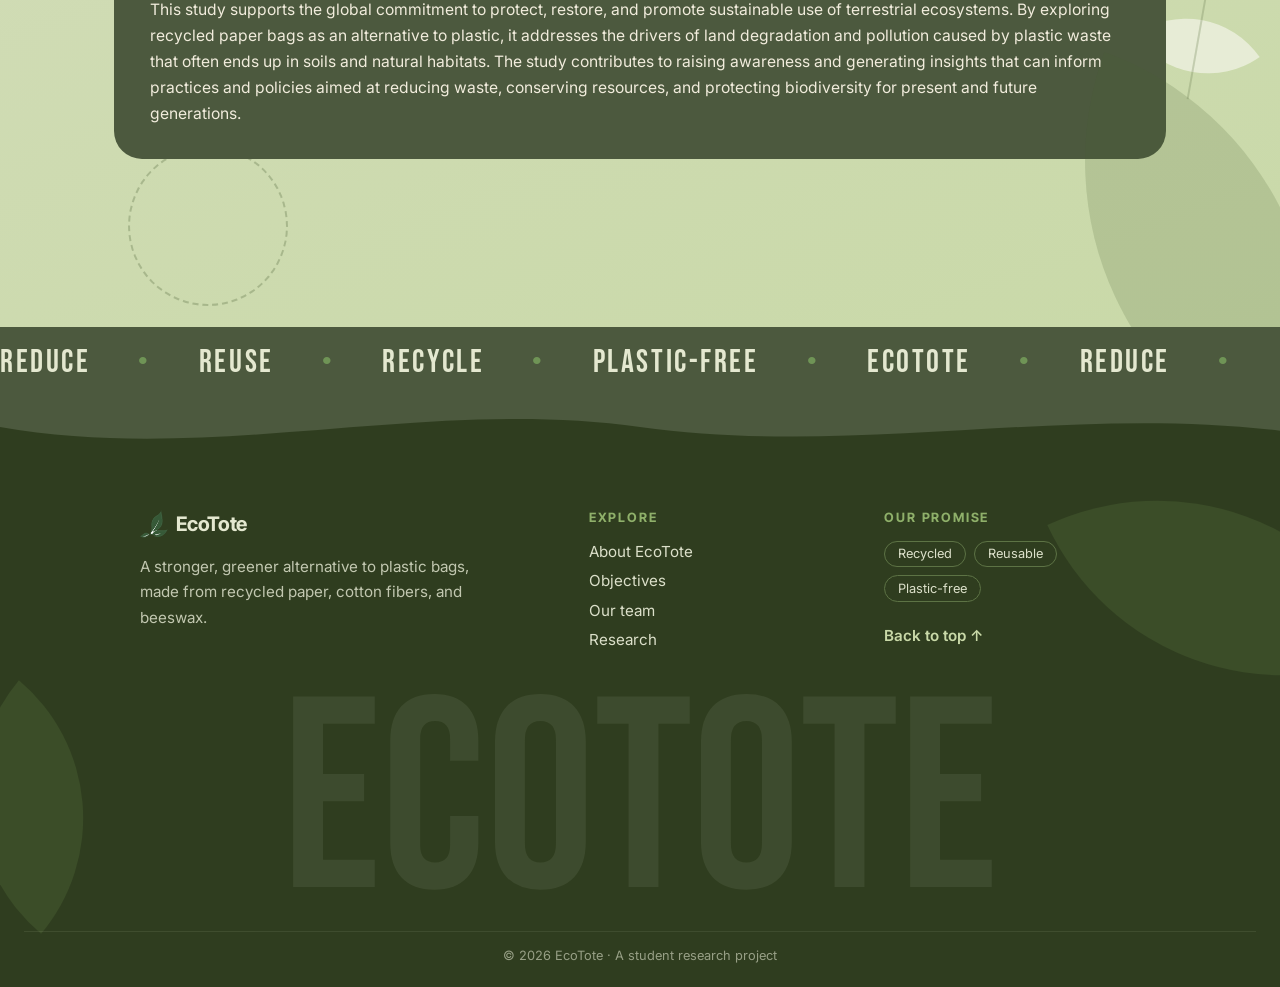
==== commit f78e09c6: "Update index.html" ====
--- a/index.html
+++ b/index.html
@@ -33,7 +33,7 @@
     <div class="stage">
       <img class="back" src="images/forest.webp" alt="">
       <h1>ECOTOTE</h1>
-      <h1>ECOTOTE</h1><p class="eco-hero-title">EVALUATING THE LOAD-BEARING CAPACITY, WATER RESISTANCE AND DEGRADABILITY OF ECOTOTE, COTTON FIBER REINFORCED AND BEESWAX-COATED RECYCLED PAPER, AS A HIGH STRENGHT AND BIODERADABLE PACKAGING IN CALAPAN CITY PUBLIC MARKET</p>
+      <p class="eco-hero-title">EVALUATING THE LOAD-BEARING CAPACITY, WATER RESISTANCE AND DEGRADABILITY OF ECOTOTE, COTTON FIBER REINFORCED AND BEESWAX-COATED RECYCLED PAPER, AS A HIGH STRENGTH AND BIODEGRADABLE PACKAGING IN CALAPAN CITY PUBLIC MARKET</p>
       
       <p class="hint">Scroll down</p>
     </div>
@@ -353,13 +353,17 @@
 
 <style>
   .stage .eco-hero-title {
-  position: absolute;
-  left: 50%;
-  transform: translateX(-50%);
-  top: calc(50% + 7.65vw + 1.2rem);
-  opacity: calc(1 - var(--p, 0) * 1.6);
-  /* plus width, font, color, text-shadow */
-}
+    position: absolute; z-index: 2;
+    left: 50%; transform: translateX(-50%);
+    top: calc(50% + 7.65vw + 1.2rem);
+    width: min(900px, 88%); margin: 0; text-align: center;
+    font-family: "Inter Tight", "Inter", sans-serif; font-weight: 700;
+    font-size: clamp(.8rem, 1.6vw, 1.15rem); line-height: 1.4; letter-spacing: .06em;
+    color: #e4e8d0; text-shadow: 0 2px 12px rgba(0,0,0,.5);
+    /* fades on scroll exactly like the ECOTOTE heading */
+    opacity: calc(1 - var(--p, 0) * 1.6);
+  }
+  @media (max-width: 760px) { .stage .eco-hero-title { font-size: .7rem; width: 92%; } }
 
 
   .obj h3 {
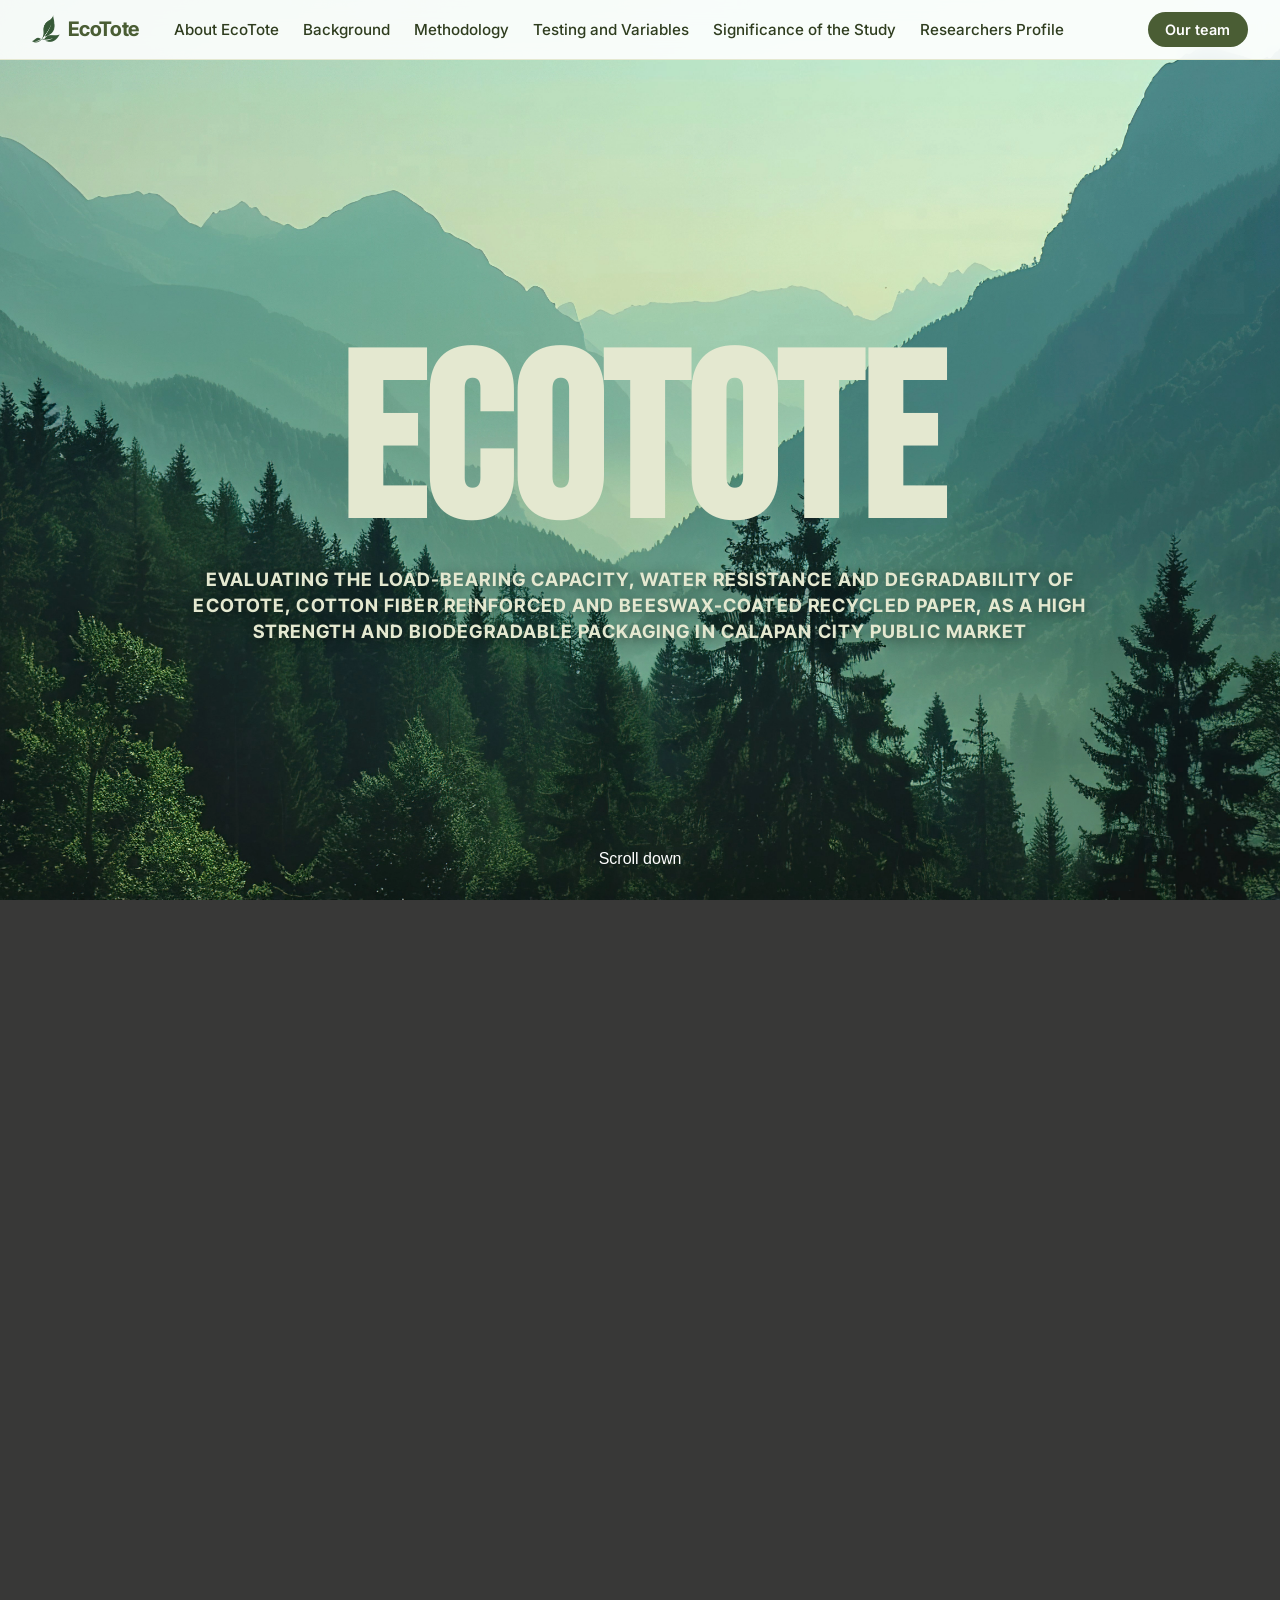
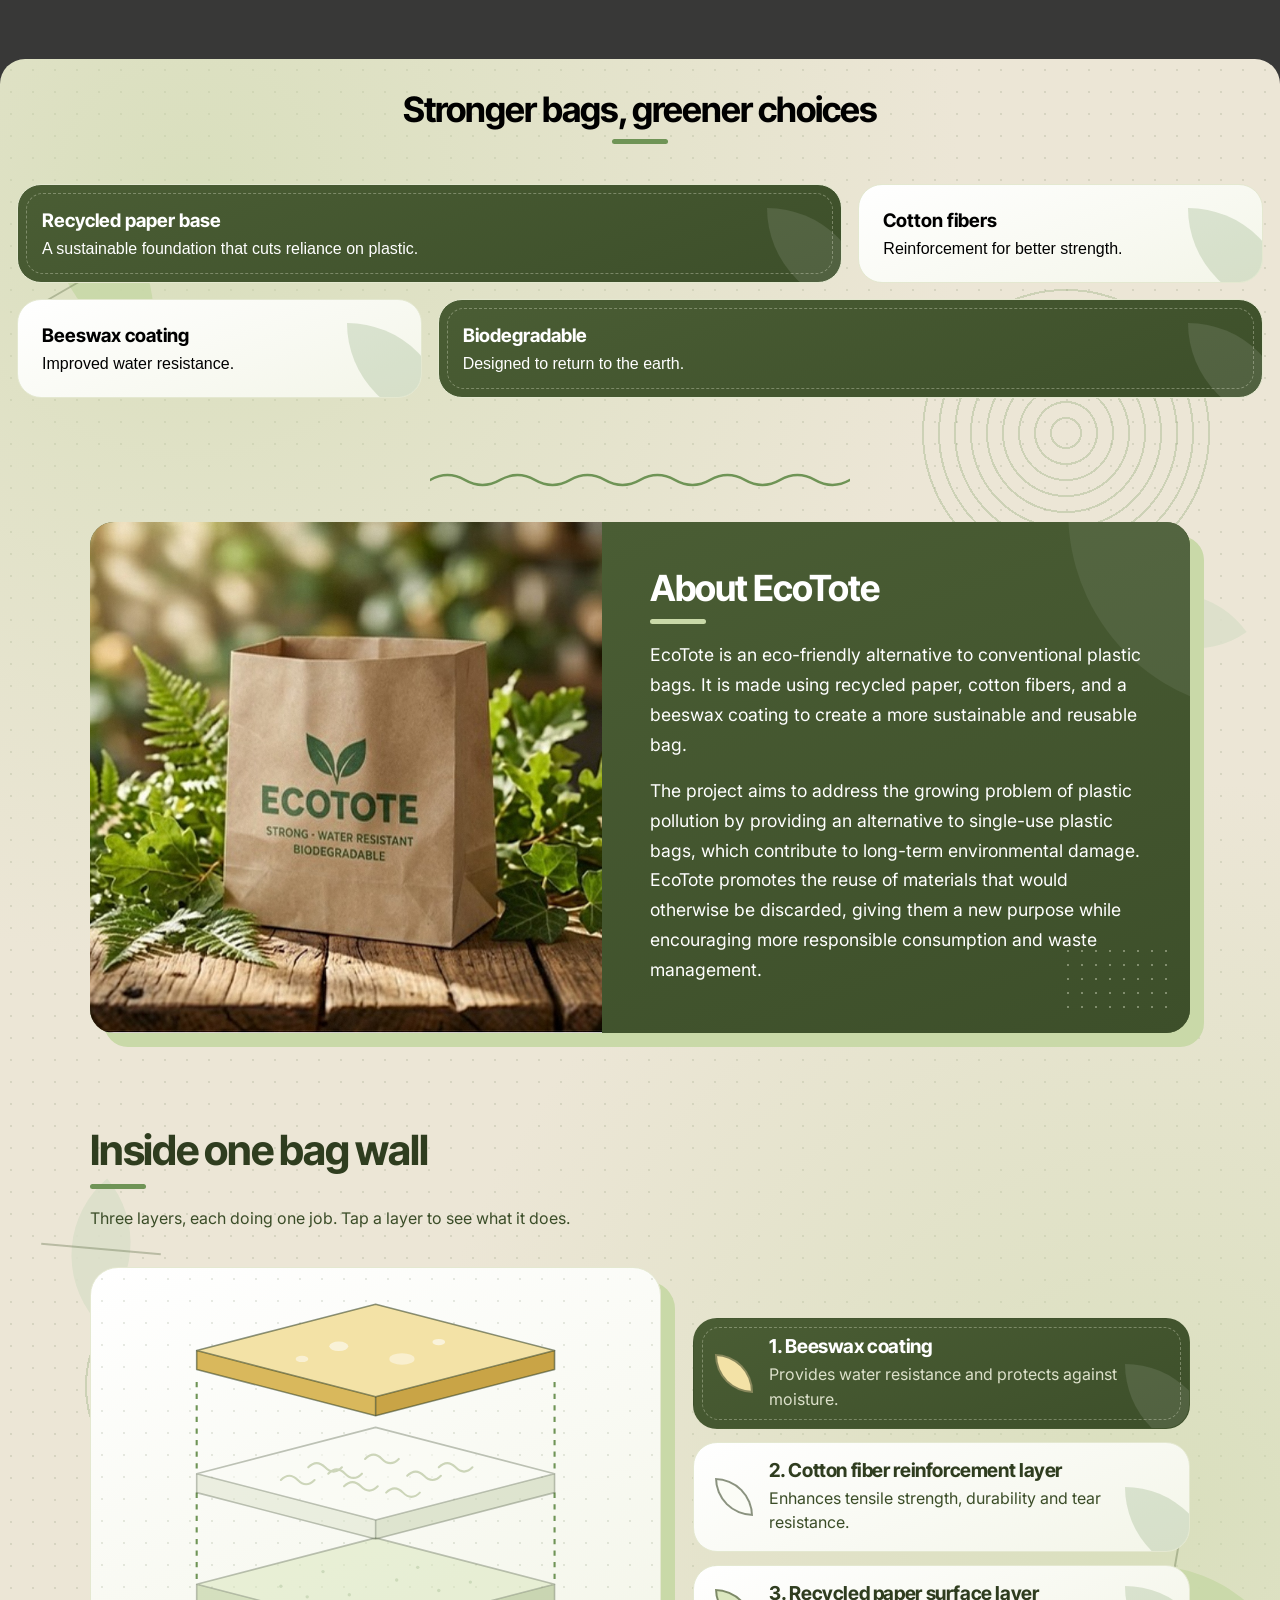
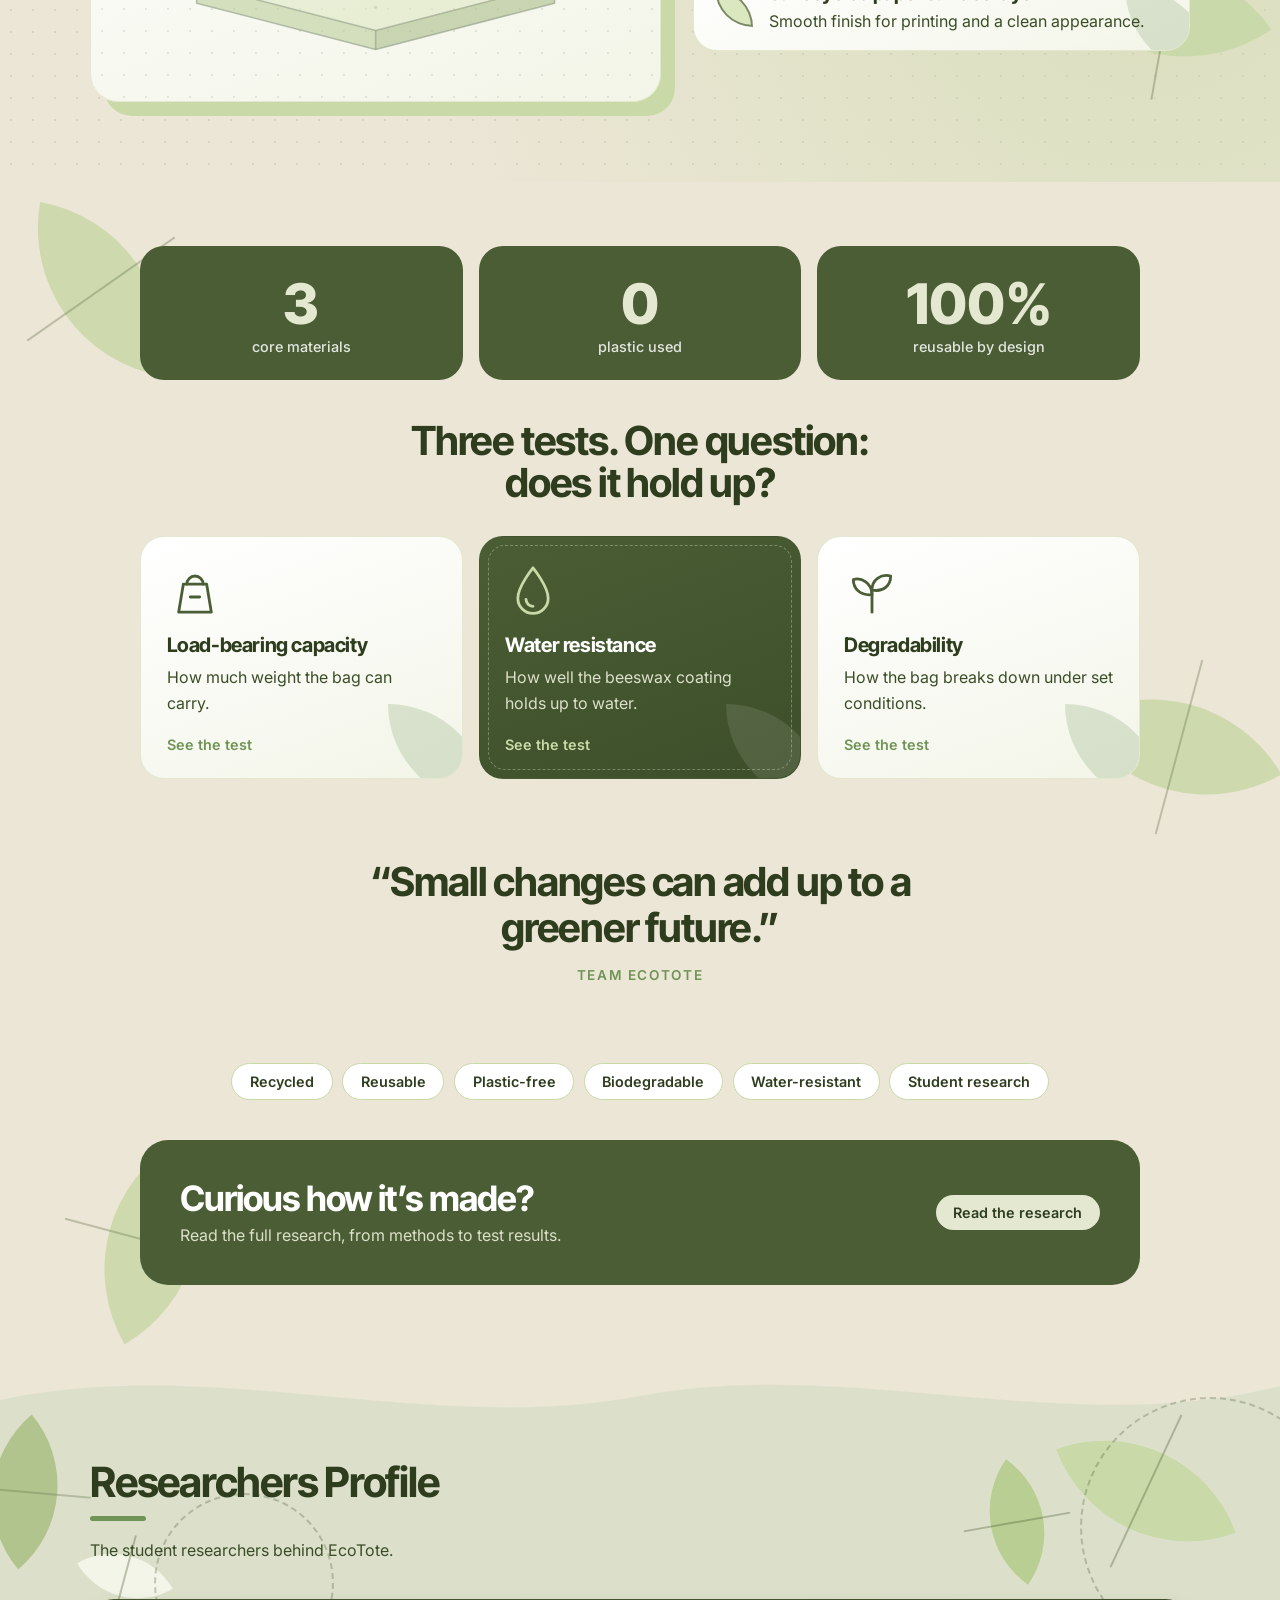
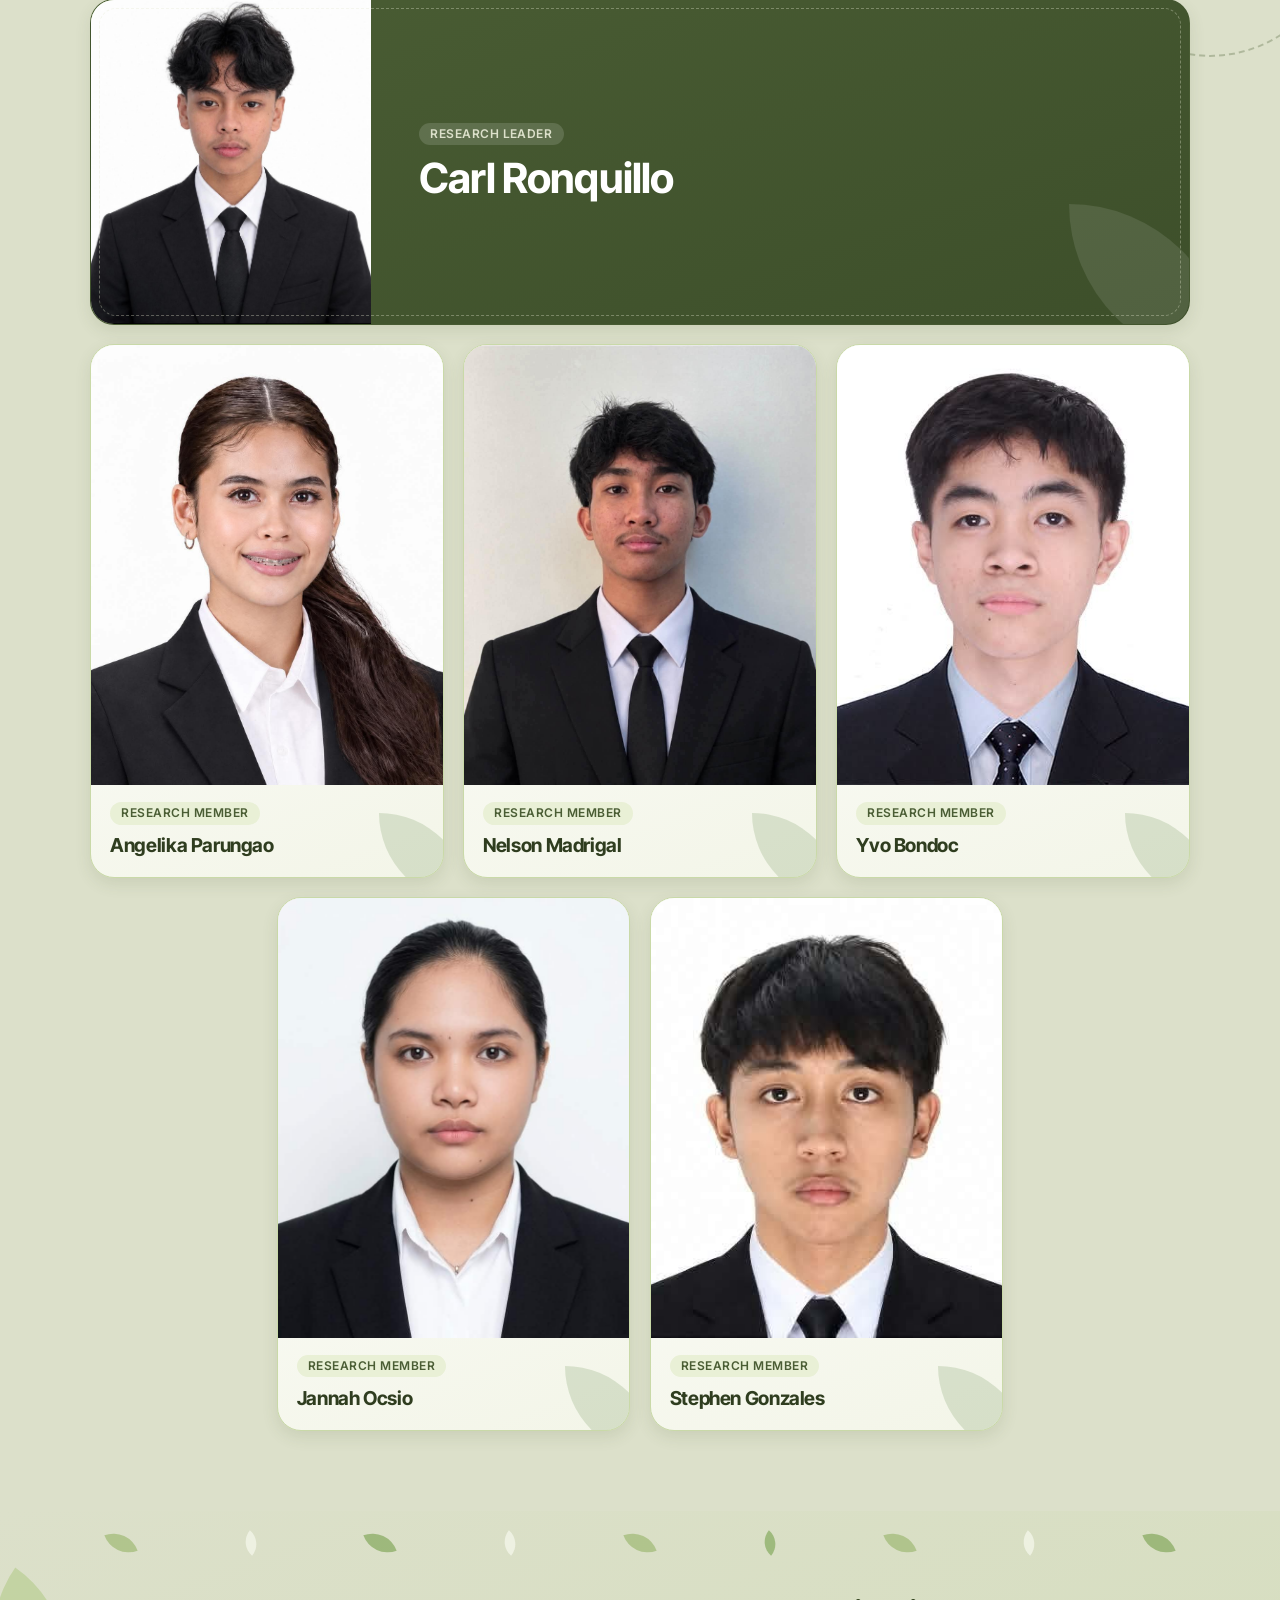
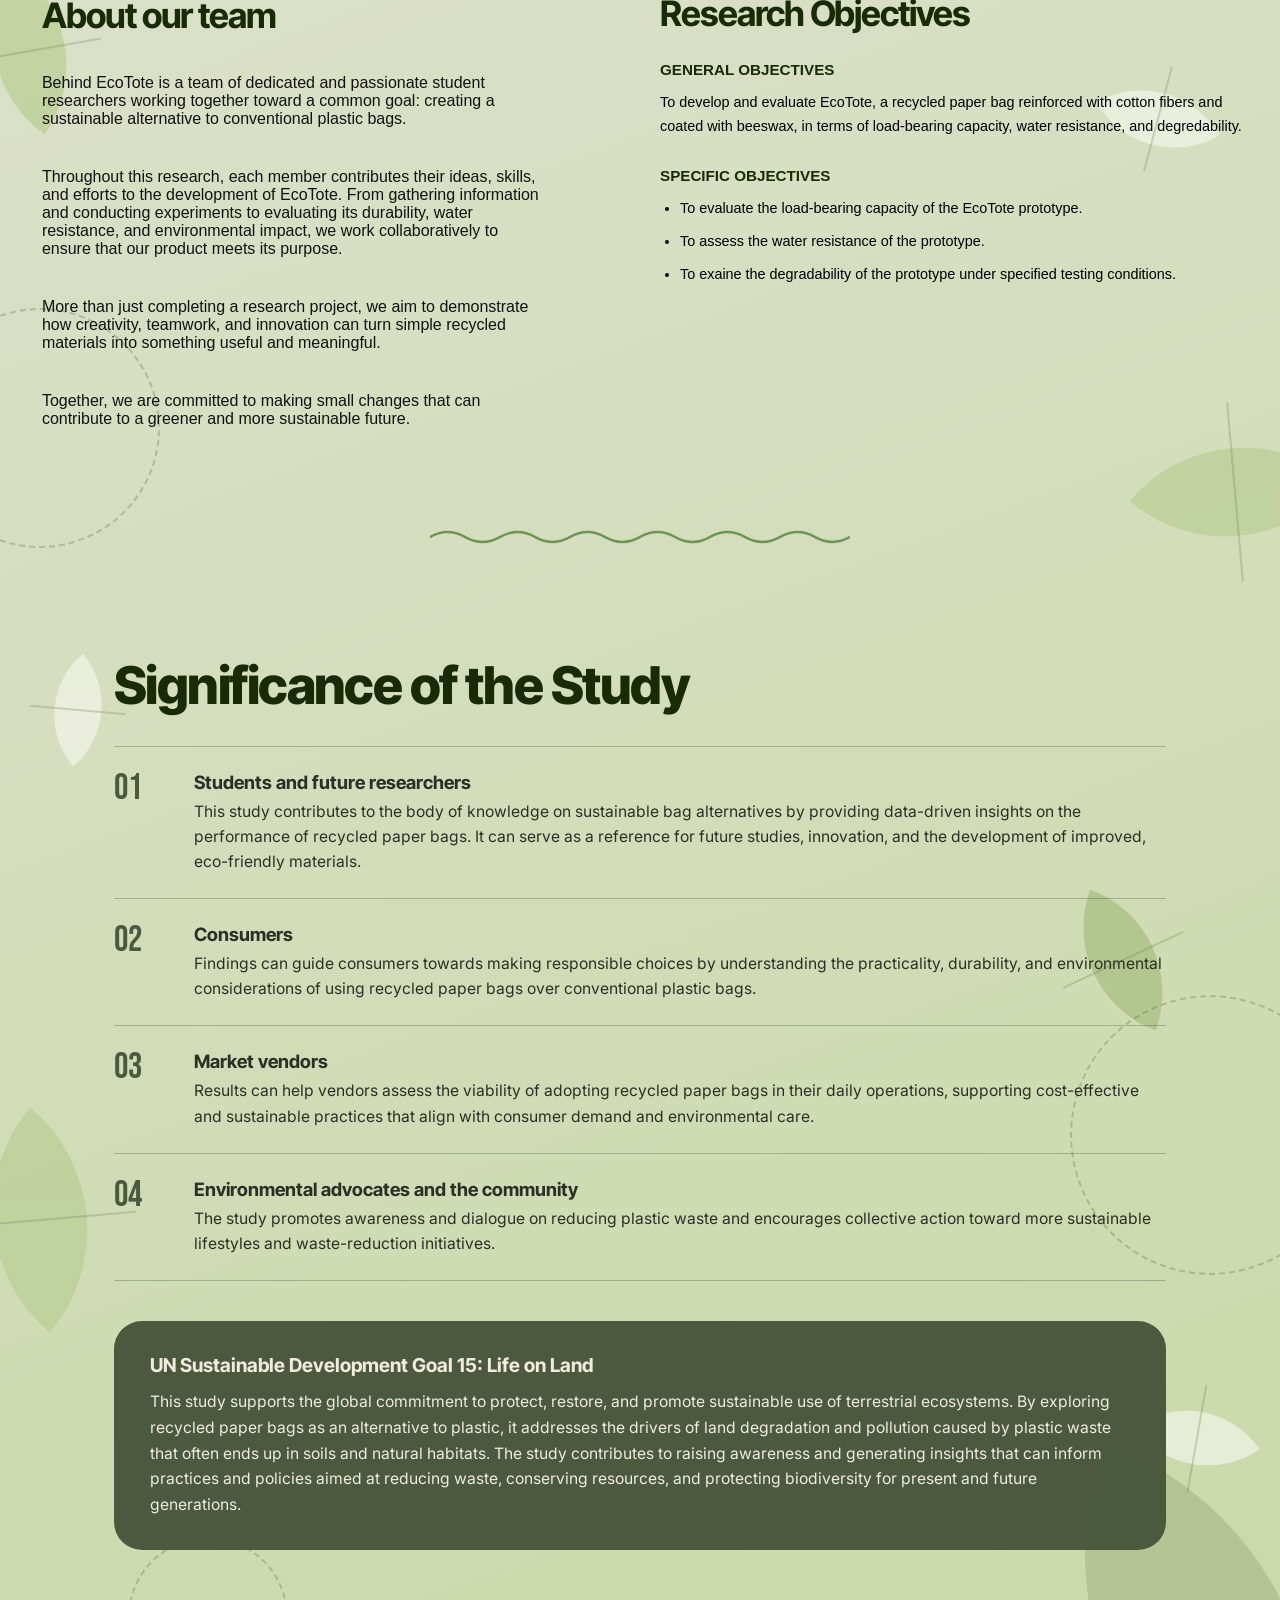
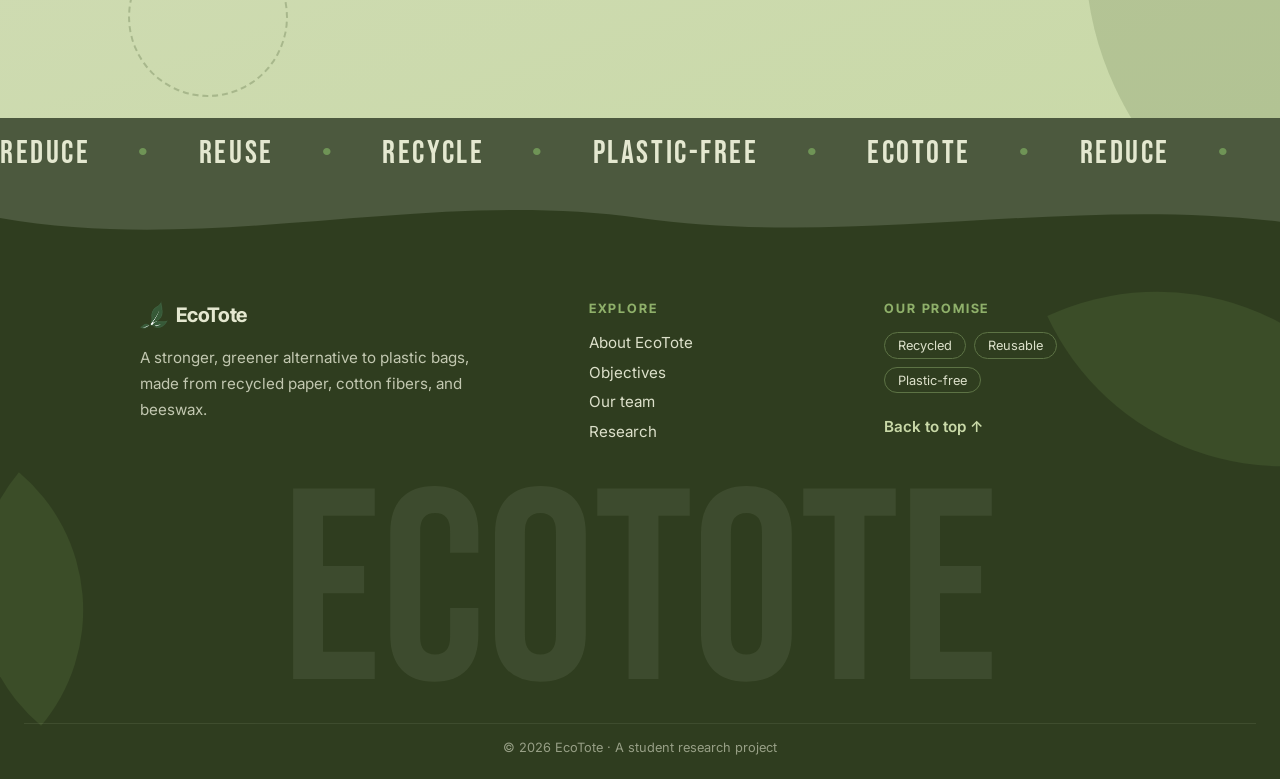
==== commit 08ab5d4c: "Update index.html" ====
--- a/index.html
+++ b/index.html
@@ -84,33 +84,26 @@
       <!-- NEW: inside one bag wall (tap a layer or a card) -->
       <section class="eco-anatomy" id="anatomy">
         <h2>Inside one bag wall</h2>
-        <p class="eco-sub">Five layers, each doing one job. Tap a layer to see what it does.</p>
+        <p class="eco-sub">Three layers, each doing one job. Tap a layer to see what it does.</p>
         <div class="eco-anat" id="ecoAnat">
           <figure class="eco-fig">
-            <svg class="eco-svg" viewBox="0 0 480 548" role="img" aria-label="Exploded view of the five layers of an EcoTote bag wall, from top to bottom: beeswax coating, recycled paper surface layer, cotton fiber reinforcement layer, recycled paper core layer and inner paper layer">
+            <svg class="eco-svg" viewBox="0 0 480 350" role="img" aria-label="Exploded view of the three layers of an EcoTote bag wall, from top to bottom: beeswax coating, cotton fiber reinforcement layer and recycled paper surface layer">
         <g stroke="#6f9456" stroke-width="2" stroke-dasharray="5 6" fill="none">
-          <line x1="70" y1="78" x2="70" y2="165"/><line x1="410" y1="78" x2="410" y2="165"/><line x1="70" y1="183" x2="70" y2="270"/><line x1="410" y1="183" x2="410" y2="270"/><line x1="70" y1="288" x2="70" y2="375"/><line x1="410" y1="288" x2="410" y2="375"/><line x1="70" y1="393" x2="70" y2="480"/><line x1="410" y1="393" x2="410" y2="480"/>
+          <line x1="70" y1="78" x2="70" y2="165"/><line x1="410" y1="78" x2="410" y2="165"/><line x1="70" y1="183" x2="70" y2="270"/><line x1="410" y1="183" x2="410" y2="270"/>
         </g>
-        <g class="eco-layer" data-layer="inner">
-          <clipPath id="clip-inner"><polygon points="70,480 240,436 410,480 240,524"/></clipPath>
-          <polygon points="70,480 240,524 240,542 70,498" fill="#8aa468"/>
-          <polygon points="240,524 410,480 410,498 240,542" fill="#7a9559"/>
-          <polygon points="70,480 240,436 410,480 240,524" fill="#a7be7f"/>
-          <g clip-path="url(#clip-inner)"><line x1="96" y1="473" x2="266" y2="517" stroke="#2f3d1f" stroke-opacity=".22" stroke-width="1.5"/><line x1="121" y1="467" x2="291" y2="511" stroke="#2f3d1f" stroke-opacity=".22" stroke-width="1.5"/><line x1="147" y1="460" x2="317" y2="504" stroke="#2f3d1f" stroke-opacity=".22" stroke-width="1.5"/><line x1="172" y1="454" x2="342" y2="498" stroke="#2f3d1f" stroke-opacity=".22" stroke-width="1.5"/><line x1="198" y1="447" x2="368" y2="491" stroke="#2f3d1f" stroke-opacity=".22" stroke-width="1.5"/><line x1="223" y1="441" x2="393" y2="485" stroke="#2f3d1f" stroke-opacity=".22" stroke-width="1.5"/><line x1="248" y1="435" x2="418" y2="479" stroke="#2f3d1f" stroke-opacity=".22" stroke-width="1.5"/><line x1="96" y1="487" x2="266" y2="443" stroke="#2f3d1f" stroke-opacity=".14" stroke-width="1.5"/><line x1="121" y1="493" x2="291" y2="449" stroke="#2f3d1f" stroke-opacity=".14" stroke-width="1.5"/><line x1="147" y1="500" x2="317" y2="456" stroke="#2f3d1f" stroke-opacity=".14" stroke-width="1.5"/><line x1="172" y1="506" x2="342" y2="462" stroke="#2f3d1f" stroke-opacity=".14" stroke-width="1.5"/><line x1="198" y1="513" x2="368" y2="469" stroke="#2f3d1f" stroke-opacity=".14" stroke-width="1.5"/><line x1="223" y1="519" x2="393" y2="475" stroke="#2f3d1f" stroke-opacity=".14" stroke-width="1.5"/><line x1="248" y1="525" x2="418" y2="481" stroke="#2f3d1f" stroke-opacity=".14" stroke-width="1.5"/></g>
-          <polygon points="70,480 240,436 410,480 240,524" fill="none" stroke="#2f3d1f" stroke-opacity=".55" stroke-width="1.5" stroke-linejoin="round"/>
-          <polyline points="70,480 70,498 240,542 410,498 410,480" fill="none" stroke="#2f3d1f" stroke-opacity=".55" stroke-width="1.5" stroke-linejoin="round"/>
-          <line x1="240" y1="524" x2="240" y2="542" stroke="#2f3d1f" stroke-opacity=".55" stroke-width="1.5"/>
+        <g transform="translate(0,105)">
+        <g class="eco-layer" data-layer="surface">
+          <clipPath id="clip-surface"><polygon points="70,165 240,121 410,165 240,209"/></clipPath>
+          <polygon points="70,165 240,209 240,227 70,183" fill="#b8cb95"/>
+          <polygon points="240,209 410,165 410,183 240,227" fill="#a6bb82"/>
+          <polygon points="70,165 240,121 410,165 240,209" fill="#dbe7bf"/>
+          <g clip-path="url(#clip-surface)"><circle cx="150" cy="167" r="1.6" fill="#6f9456" fill-opacity=".45"/><circle cx="190" cy="153" r="1.6" fill="#6f9456" fill-opacity=".45"/><circle cx="215" cy="175" r="1.6" fill="#6f9456" fill-opacity=".45"/><circle cx="260" cy="161" r="1.6" fill="#6f9456" fill-opacity=".45"/><circle cx="300" cy="171" r="1.6" fill="#6f9456" fill-opacity=".45"/><circle cx="330" cy="163" r="1.6" fill="#6f9456" fill-opacity=".45"/><circle cx="240" cy="187" r="1.6" fill="#6f9456" fill-opacity=".45"/><circle cx="175" cy="177" r="1.6" fill="#6f9456" fill-opacity=".45"/><circle cx="280" cy="149" r="1.6" fill="#6f9456" fill-opacity=".45"/></g>
+          <polygon points="70,165 240,121 410,165 240,209" fill="none" stroke="#2f3d1f" stroke-opacity=".55" stroke-width="1.5" stroke-linejoin="round"/>
+          <polyline points="70,165 70,183 240,227 410,183 410,165" fill="none" stroke="#2f3d1f" stroke-opacity=".55" stroke-width="1.5" stroke-linejoin="round"/>
+          <line x1="240" y1="209" x2="240" y2="227" stroke="#2f3d1f" stroke-opacity=".55" stroke-width="1.5"/>
         </g>
-        <g class="eco-layer" data-layer="core">
-          <clipPath id="clip-core"><polygon points="70,375 240,331 410,375 240,419"/></clipPath>
-          <polygon points="70,375 240,419 240,437 70,393" fill="#9fb77b"/>
-          <polygon points="240,419 410,375 410,393 240,437" fill="#8aa468"/>
-          <polygon points="70,375 240,331 410,375 240,419" fill="#b9ce93"/>
-          <g clip-path="url(#clip-core)"><line x1="96" y1="382" x2="266" y2="338" stroke="#4a5d34" stroke-opacity=".28" stroke-width="1.5"/><line x1="121" y1="388" x2="291" y2="344" stroke="#4a5d34" stroke-opacity=".28" stroke-width="1.5"/><line x1="147" y1="395" x2="317" y2="351" stroke="#4a5d34" stroke-opacity=".28" stroke-width="1.5"/><line x1="172" y1="401" x2="342" y2="357" stroke="#4a5d34" stroke-opacity=".28" stroke-width="1.5"/><line x1="198" y1="408" x2="368" y2="364" stroke="#4a5d34" stroke-opacity=".28" stroke-width="1.5"/><line x1="223" y1="414" x2="393" y2="370" stroke="#4a5d34" stroke-opacity=".28" stroke-width="1.5"/><line x1="248" y1="420" x2="418" y2="376" stroke="#4a5d34" stroke-opacity=".28" stroke-width="1.5"/></g>
-          <polygon points="70,375 240,331 410,375 240,419" fill="none" stroke="#2f3d1f" stroke-opacity=".55" stroke-width="1.5" stroke-linejoin="round"/>
-          <polyline points="70,375 70,393 240,437 410,393 410,375" fill="none" stroke="#2f3d1f" stroke-opacity=".55" stroke-width="1.5" stroke-linejoin="round"/>
-          <line x1="240" y1="419" x2="240" y2="437" stroke="#2f3d1f" stroke-opacity=".55" stroke-width="1.5"/>
         </g>
+        <g transform="translate(0,-105)">
         <g class="eco-layer" data-layer="cotton">
           <clipPath id="clip-cotton"><polygon points="70,270 240,226 410,270 240,314"/></clipPath>
           <polygon points="70,270 240,314 240,332 70,288" fill="#dfe5cf"/>
@@ -121,15 +114,6 @@
           <polyline points="70,270 70,288 240,332 410,288 410,270" fill="none" stroke="#2f3d1f" stroke-opacity=".55" stroke-width="1.5" stroke-linejoin="round"/>
           <line x1="240" y1="314" x2="240" y2="332" stroke="#2f3d1f" stroke-opacity=".55" stroke-width="1.5"/>
         </g>
-        <g class="eco-layer" data-layer="surface">
-          <clipPath id="clip-surface"><polygon points="70,165 240,121 410,165 240,209"/></clipPath>
-          <polygon points="70,165 240,209 240,227 70,183" fill="#b8cb95"/>
-          <polygon points="240,209 410,165 410,183 240,227" fill="#a6bb82"/>
-          <polygon points="70,165 240,121 410,165 240,209" fill="#dbe7bf"/>
-          <g clip-path="url(#clip-surface)"><circle cx="150" cy="167" r="1.6" fill="#6f9456" fill-opacity=".45"/><circle cx="190" cy="153" r="1.6" fill="#6f9456" fill-opacity=".45"/><circle cx="215" cy="175" r="1.6" fill="#6f9456" fill-opacity=".45"/><circle cx="260" cy="161" r="1.6" fill="#6f9456" fill-opacity=".45"/><circle cx="300" cy="171" r="1.6" fill="#6f9456" fill-opacity=".45"/><circle cx="330" cy="163" r="1.6" fill="#6f9456" fill-opacity=".45"/><circle cx="240" cy="187" r="1.6" fill="#6f9456" fill-opacity=".45"/><circle cx="175" cy="177" r="1.6" fill="#6f9456" fill-opacity=".45"/><circle cx="280" cy="149" r="1.6" fill="#6f9456" fill-opacity=".45"/></g>
-          <polygon points="70,165 240,121 410,165 240,209" fill="none" stroke="#2f3d1f" stroke-opacity=".55" stroke-width="1.5" stroke-linejoin="round"/>
-          <polyline points="70,165 70,183 240,227 410,183 410,165" fill="none" stroke="#2f3d1f" stroke-opacity=".55" stroke-width="1.5" stroke-linejoin="round"/>
-          <line x1="240" y1="209" x2="240" y2="227" stroke="#2f3d1f" stroke-opacity=".55" stroke-width="1.5"/>
         </g>
         <g class="eco-layer" data-layer="wax">
           <clipPath id="clip-wax"><polygon points="70,60 240,16 410,60 240,104"/></clipPath>
@@ -145,10 +129,8 @@
           </figure>
           <div class="eco-legend">
             <button type="button" class="eco-lg on" data-layer="wax" aria-pressed="true"><i class="eco-dot wax"></i><span><b>1. Beeswax coating</b><em>Provides water resistance and protects against moisture.</em></span></button>
-            <button type="button" class="eco-lg" data-layer="surface" aria-pressed="false"><i class="eco-dot surface"></i><span><b>2. Recycled paper surface layer</b><em>Smooth finish for printing and a clean appearance.</em></span></button>
-            <button type="button" class="eco-lg" data-layer="cotton" aria-pressed="false"><i class="eco-dot cotton"></i><span><b>3. Cotton fiber reinforcement layer</b><em>Enhances tensile strength, durability and tear resistance.</em></span></button>
-            <button type="button" class="eco-lg" data-layer="core" aria-pressed="false"><i class="eco-dot core"></i><span><b>4. Recycled paper core layer</b><em>The main structural layer. It provides body and strength.</em></span></button>
-            <button type="button" class="eco-lg" data-layer="inner" aria-pressed="false"><i class="eco-dot inner"></i><span><b>5. Inner paper layer</b><em>Adds stability and load-bearing capacity.</em></span></button>
+            <button type="button" class="eco-lg" data-layer="cotton" aria-pressed="false"><i class="eco-dot cotton"></i><span><b>2. Cotton fiber reinforcement layer</b><em>Enhances tensile strength, durability and tear resistance.</em></span></button>
+            <button type="button" class="eco-lg" data-layer="surface" aria-pressed="false"><i class="eco-dot surface"></i><span><b>3. Recycled paper surface layer</b><em>Smooth finish for printing and a clean appearance.</em></span></button>
           </div>
         </div>
       </section>
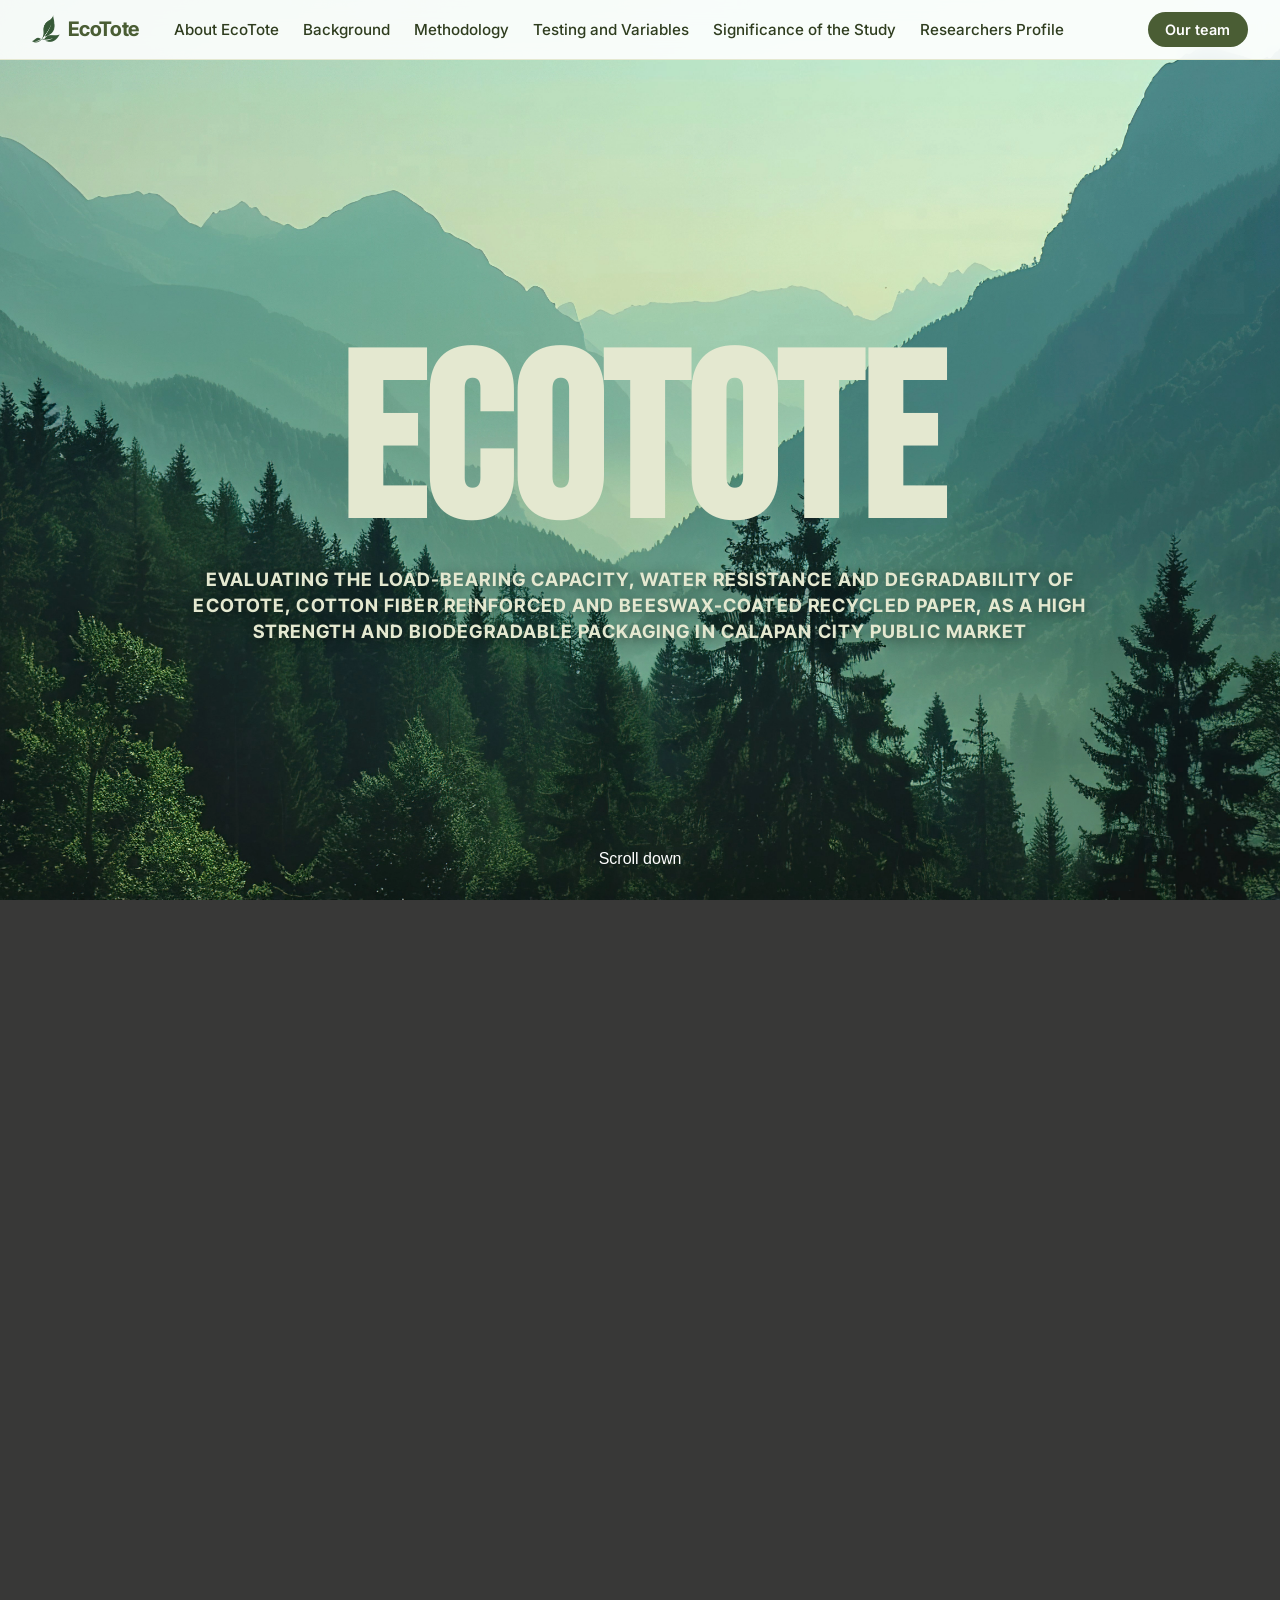
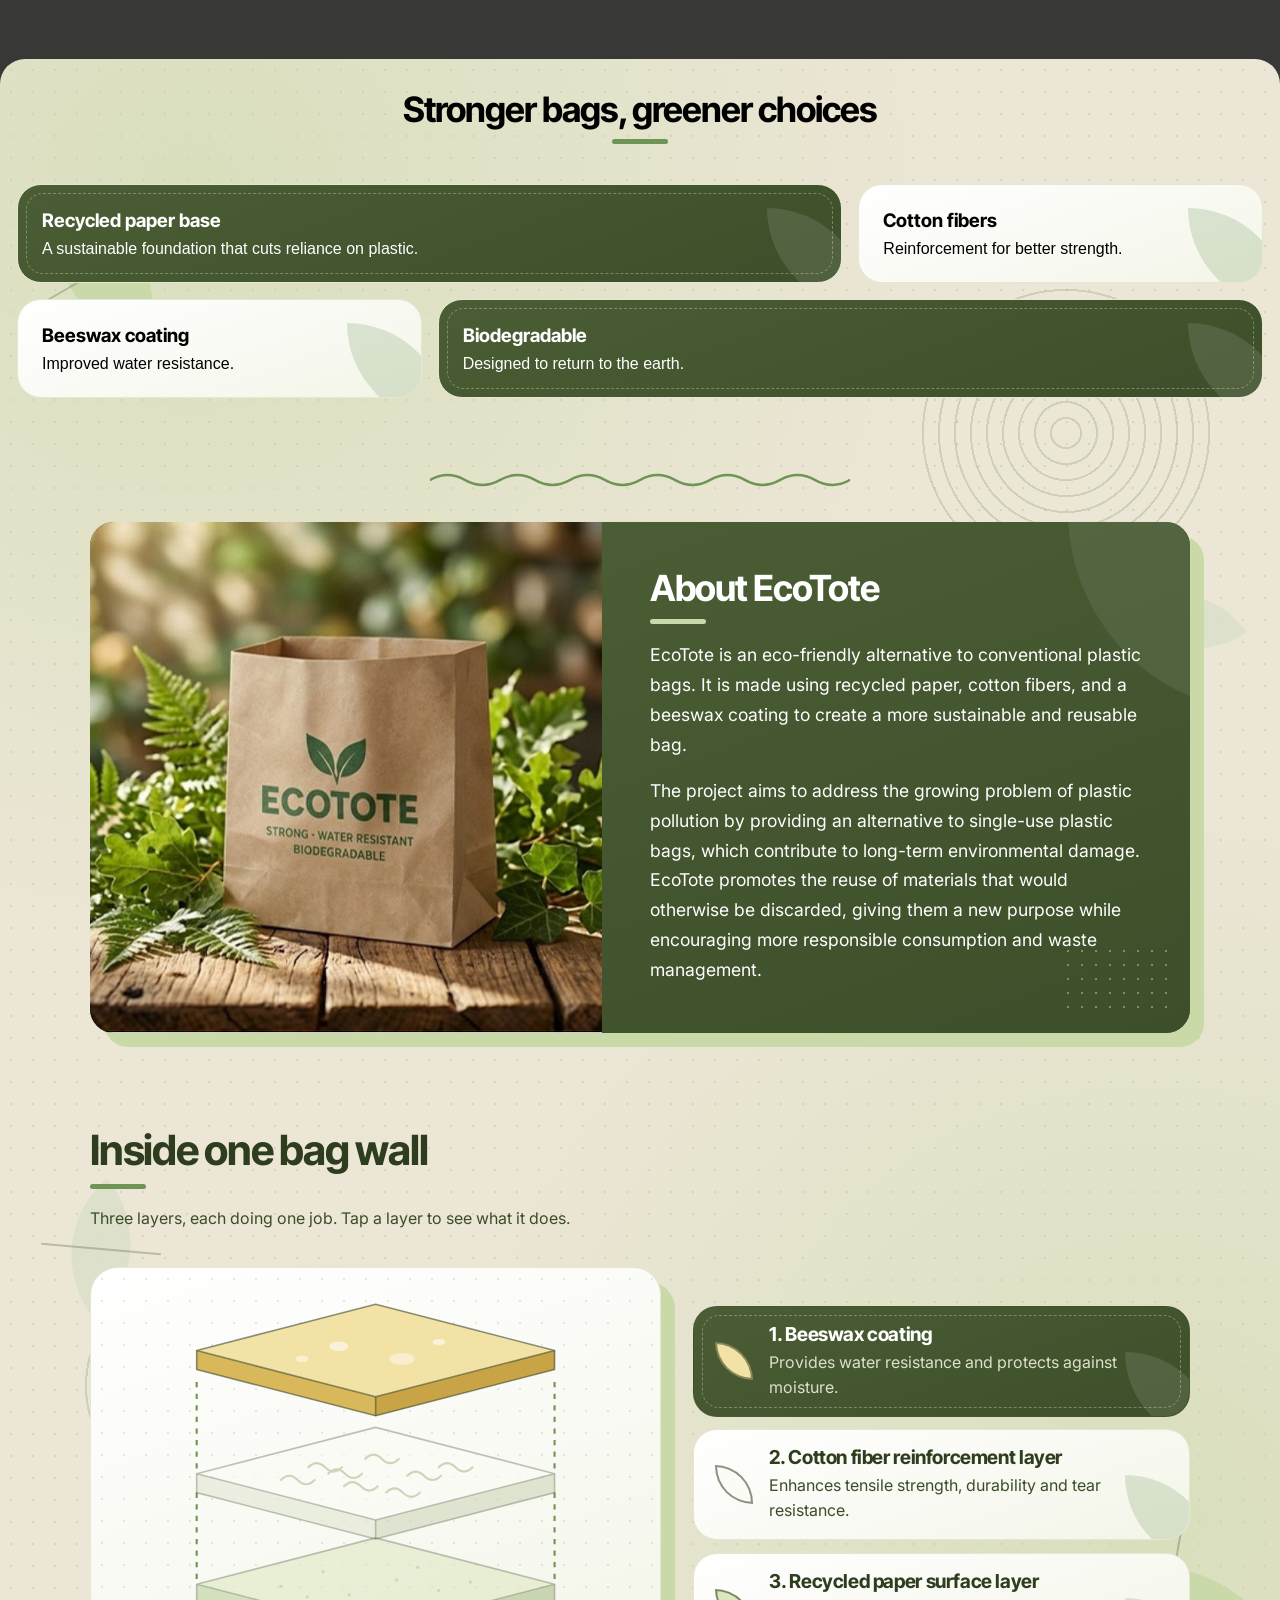
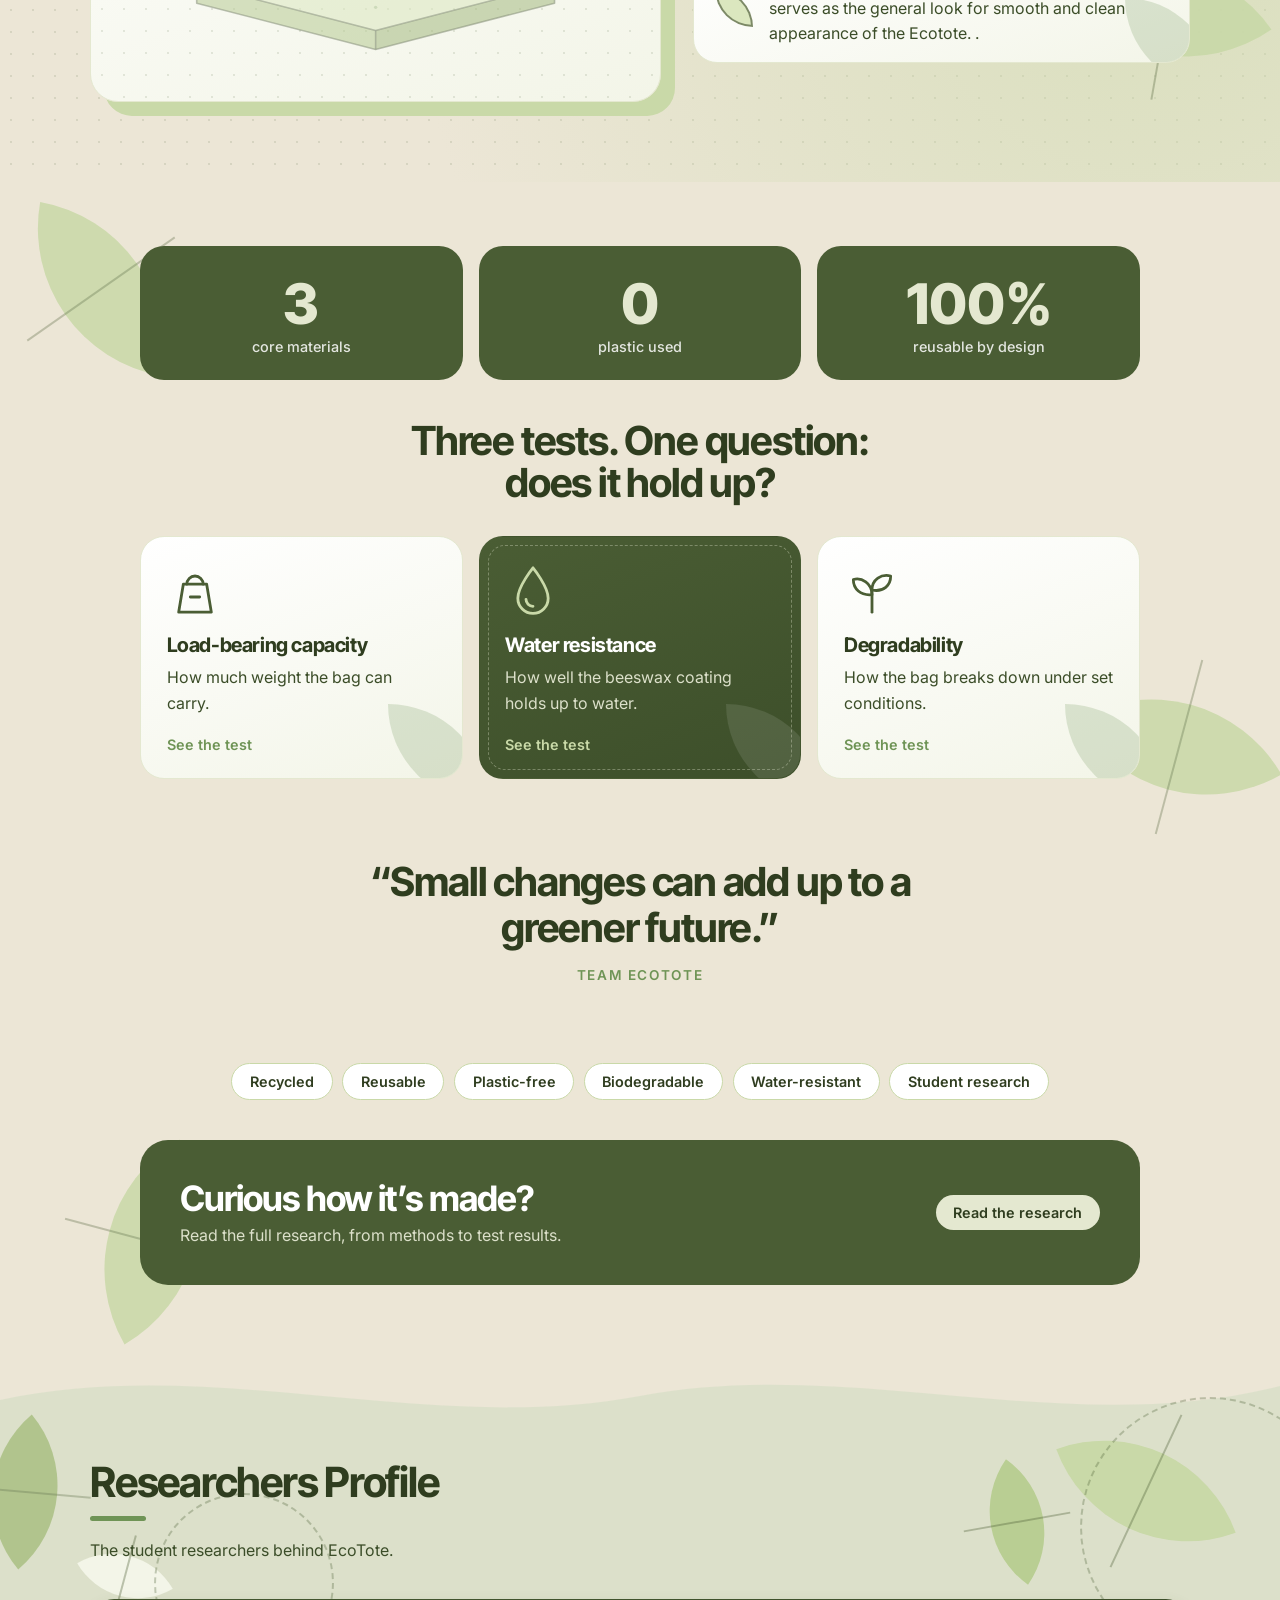
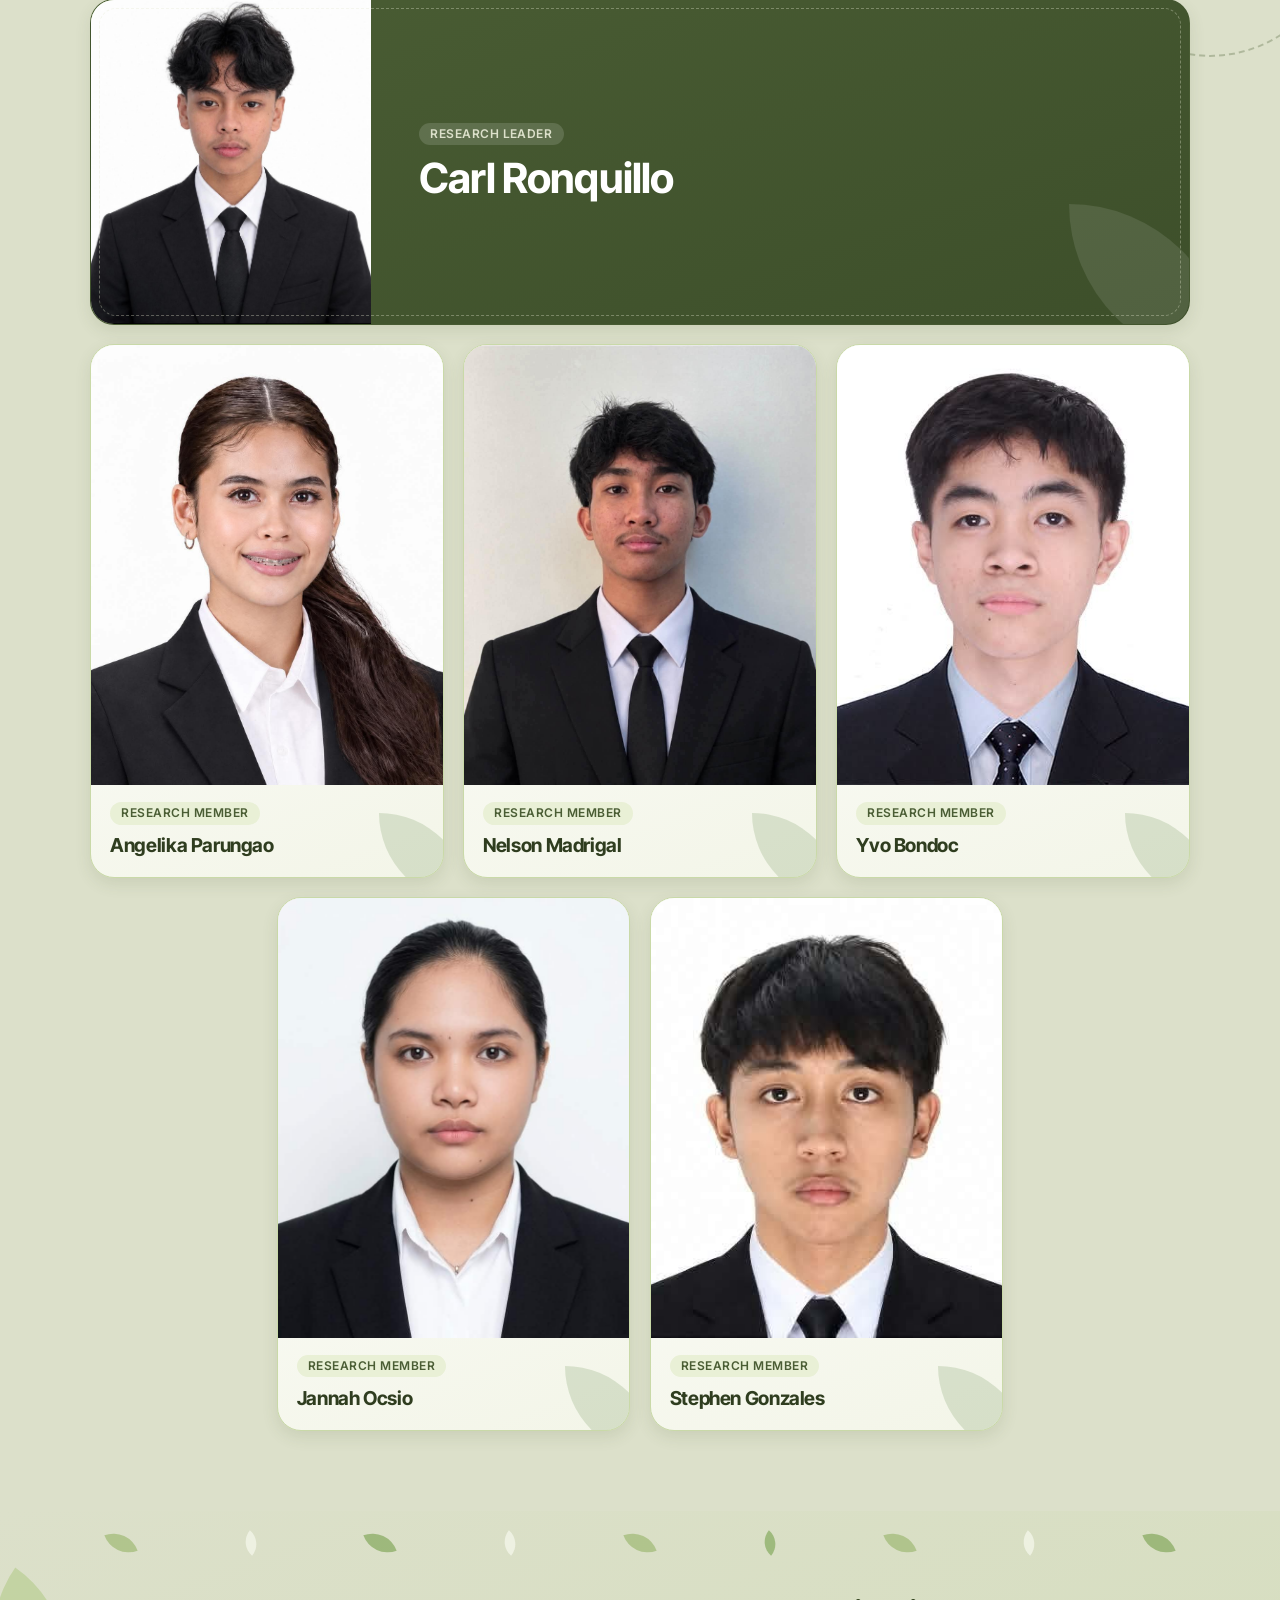
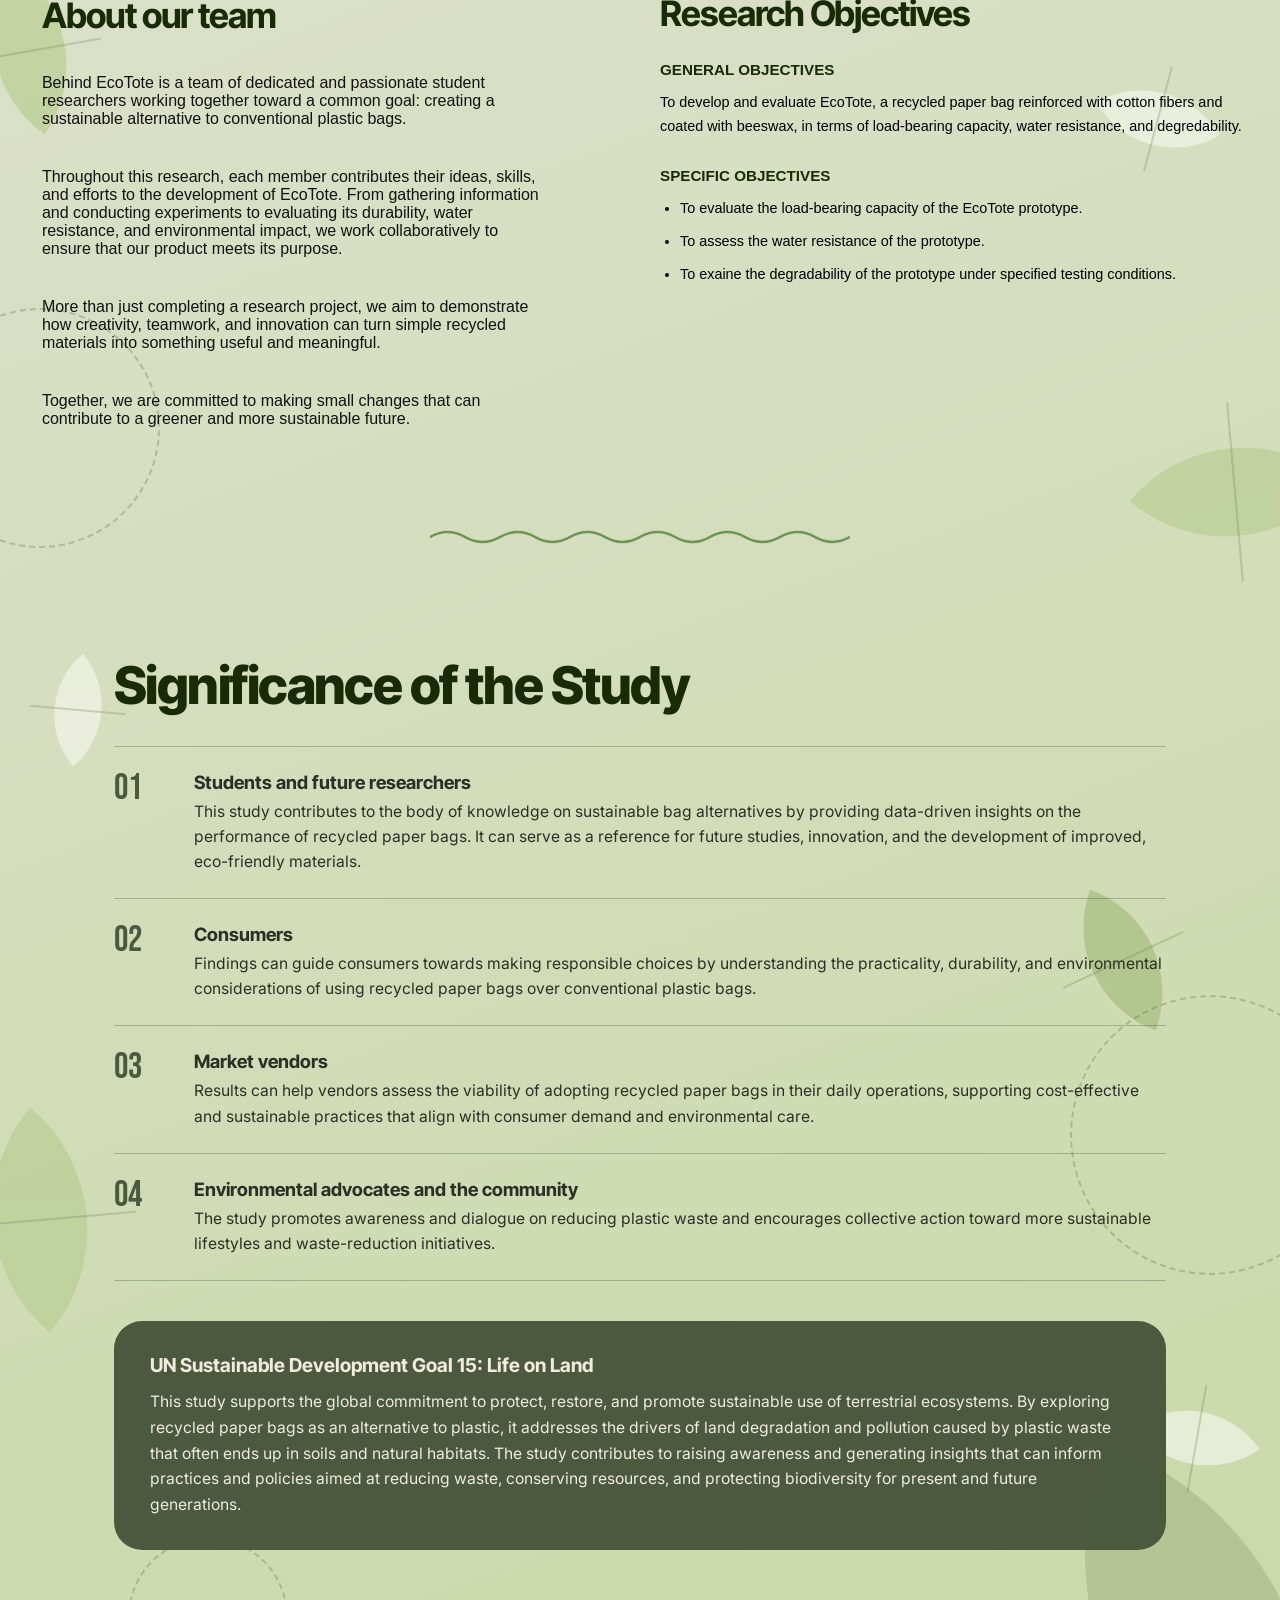
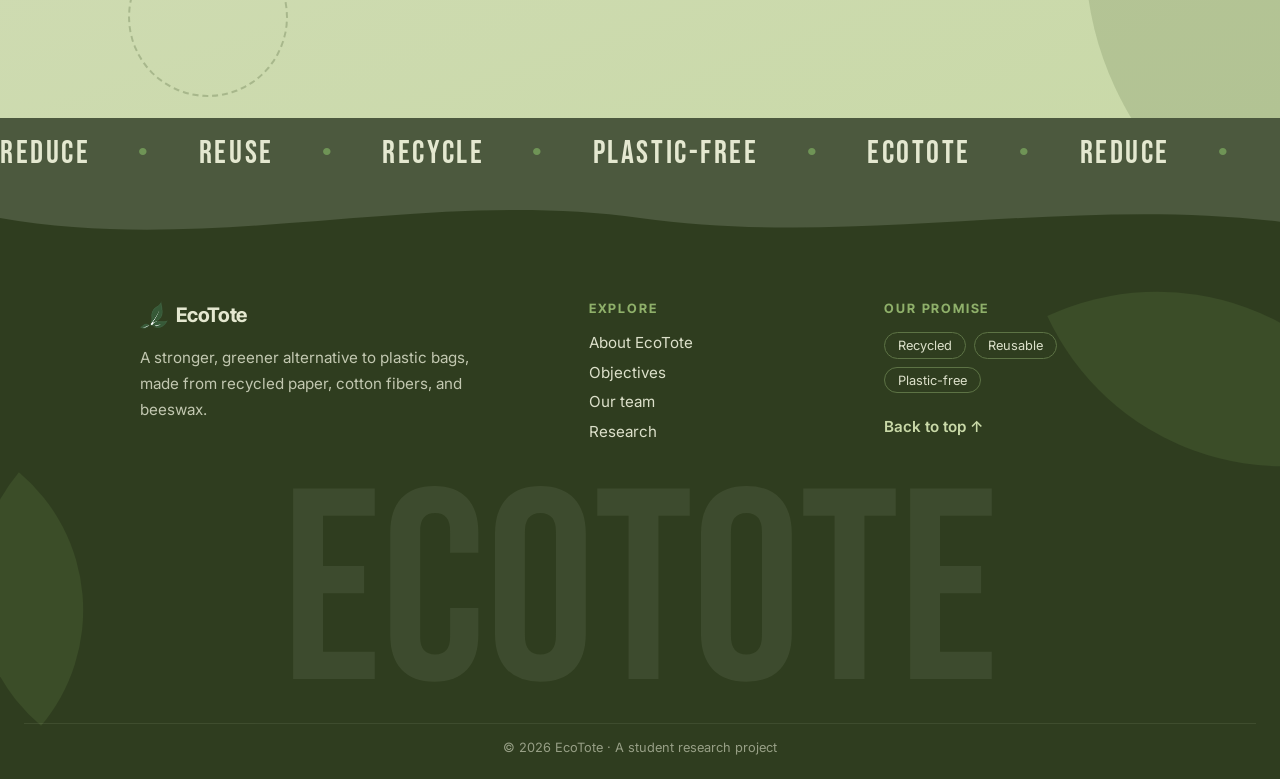
==== commit 70a6136f: "Update index.html" ====
--- a/index.html
+++ b/index.html
@@ -130,7 +130,7 @@
           <div class="eco-legend">
             <button type="button" class="eco-lg on" data-layer="wax" aria-pressed="true"><i class="eco-dot wax"></i><span><b>1. Beeswax coating</b><em>Provides water resistance and protects against moisture.</em></span></button>
             <button type="button" class="eco-lg" data-layer="cotton" aria-pressed="false"><i class="eco-dot cotton"></i><span><b>2. Cotton fiber reinforcement layer</b><em>Enhances tensile strength, durability and tear resistance.</em></span></button>
-            <button type="button" class="eco-lg" data-layer="surface" aria-pressed="false"><i class="eco-dot surface"></i><span><b>3. Recycled paper surface layer</b><em>Smooth finish for printing and a clean appearance.</em></span></button>
+            <button type="button" class="eco-lg" data-layer="surface" aria-pressed="false"><i class="eco-dot surface"></i><span><b>3. Recycled paper surface layer</b><em>serves as the general look for smooth and clean appearance of the Ecotote.  .</em></span></button>
           </div>
         </div>
       </section>
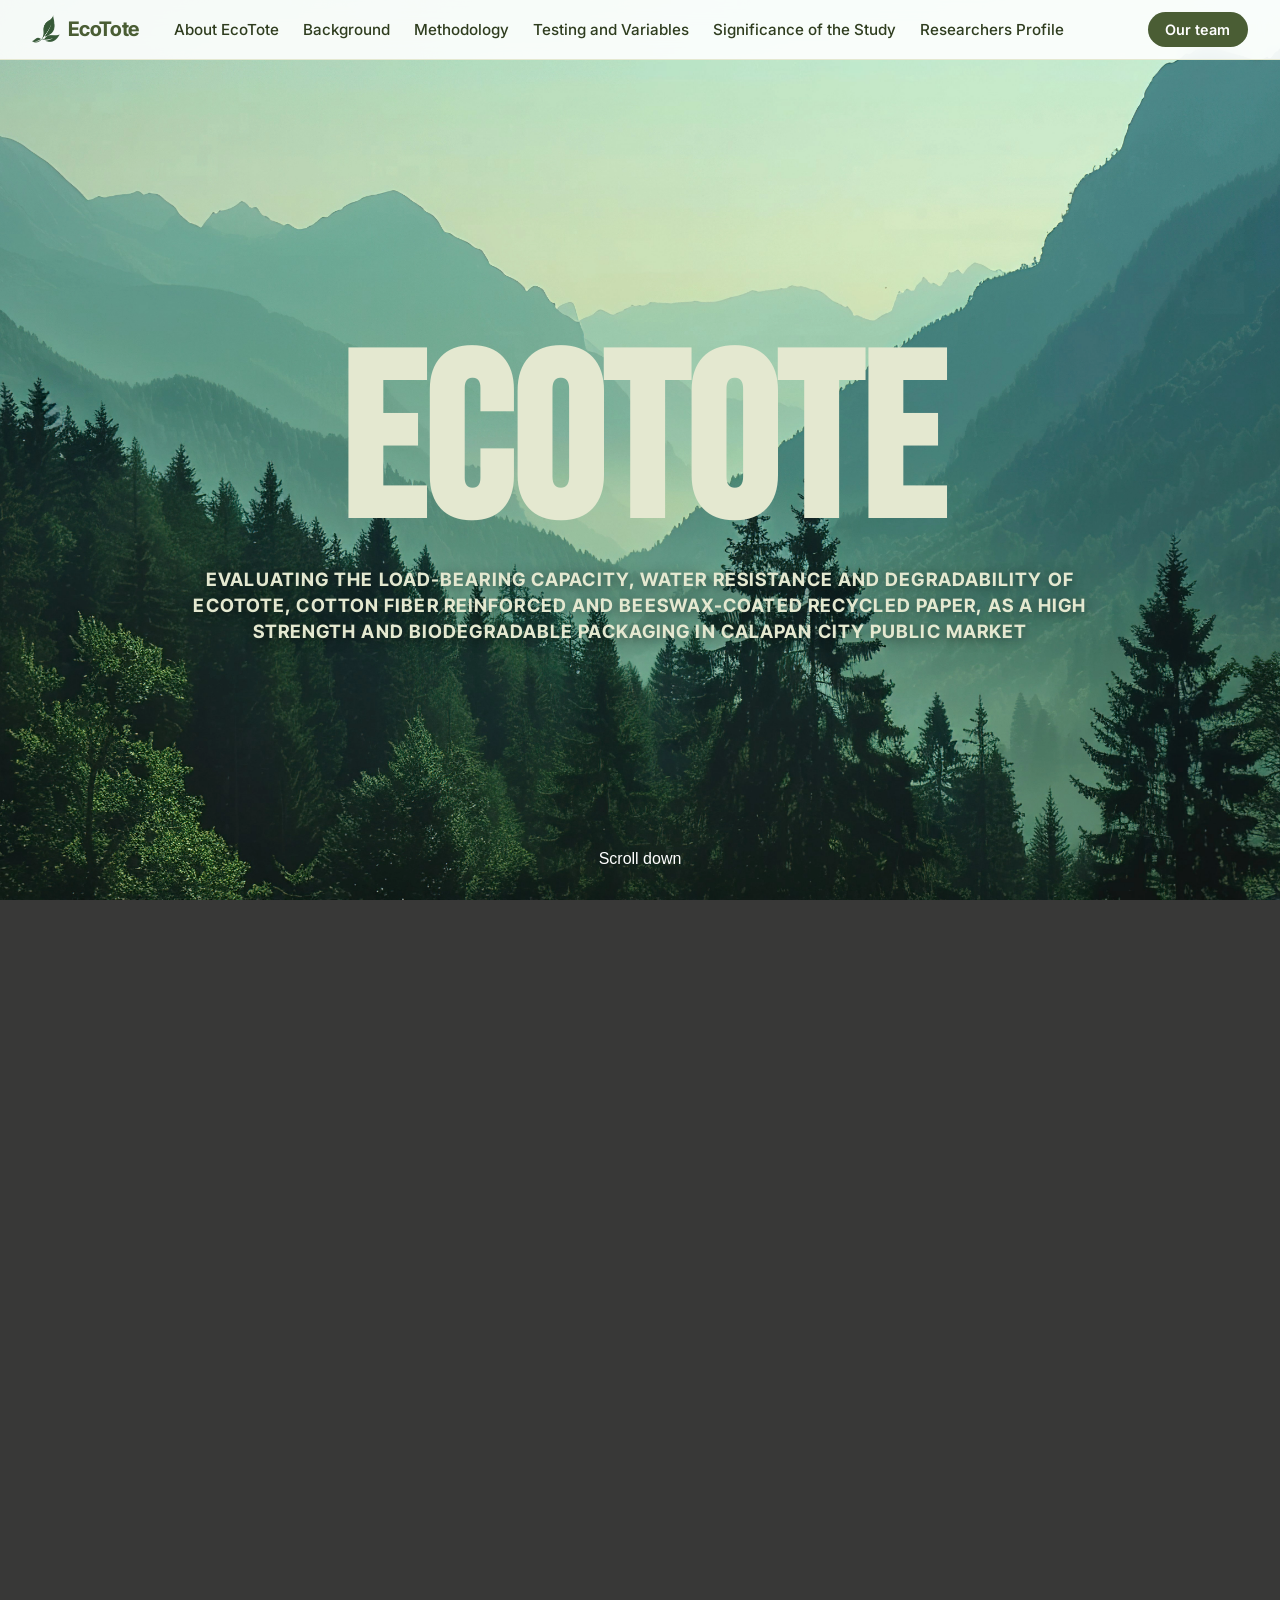
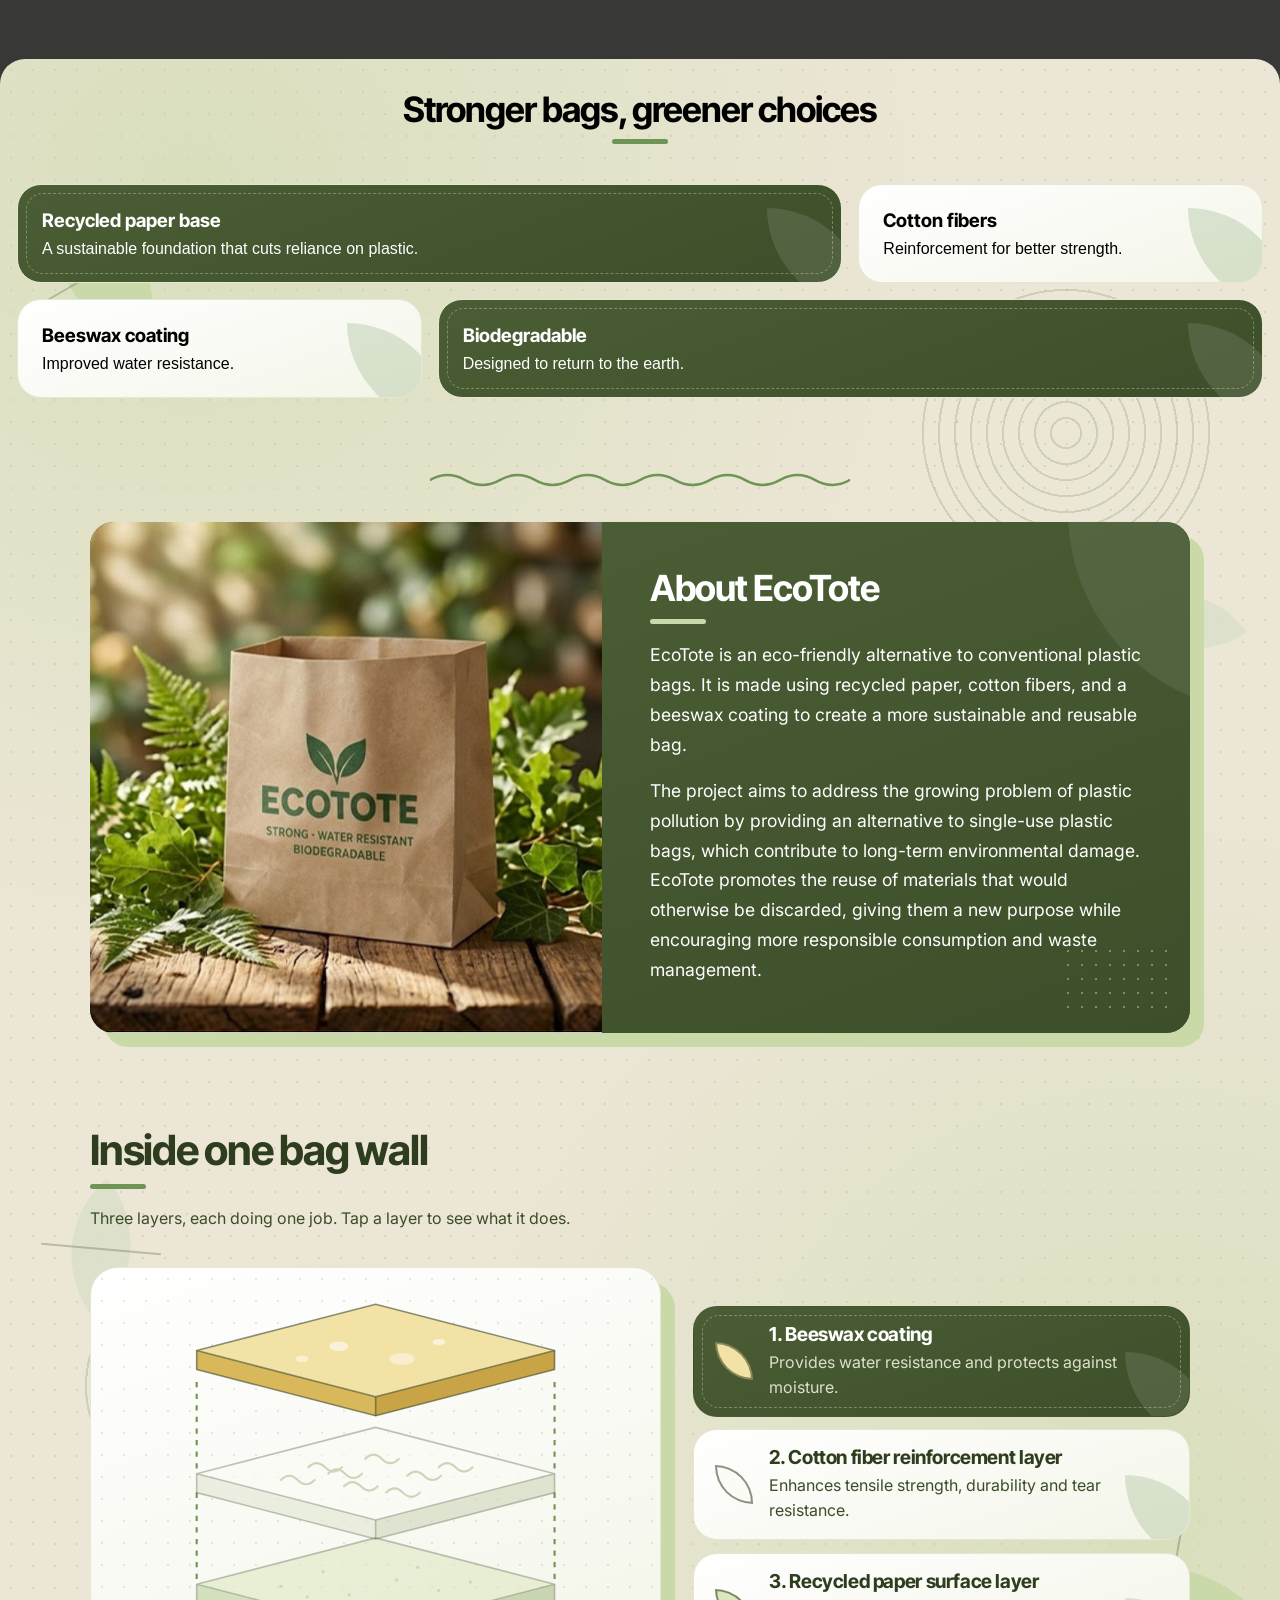
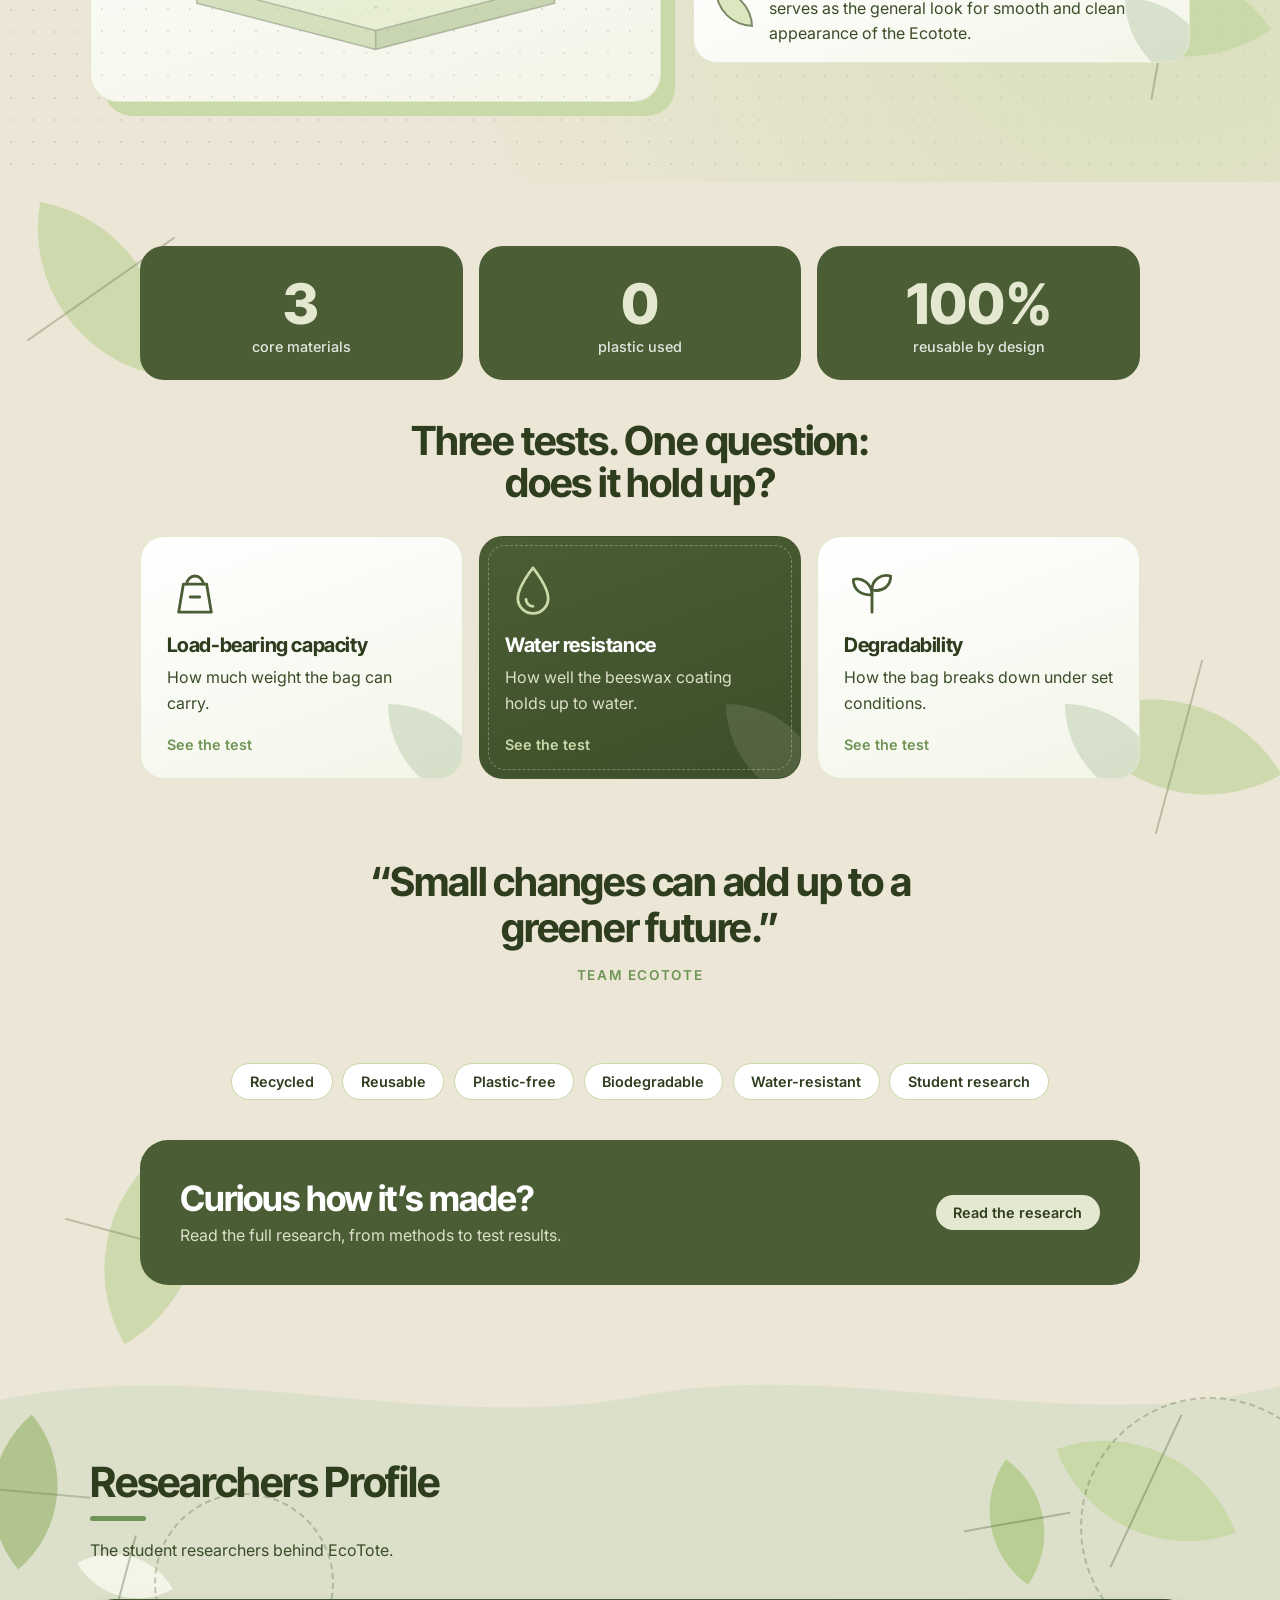
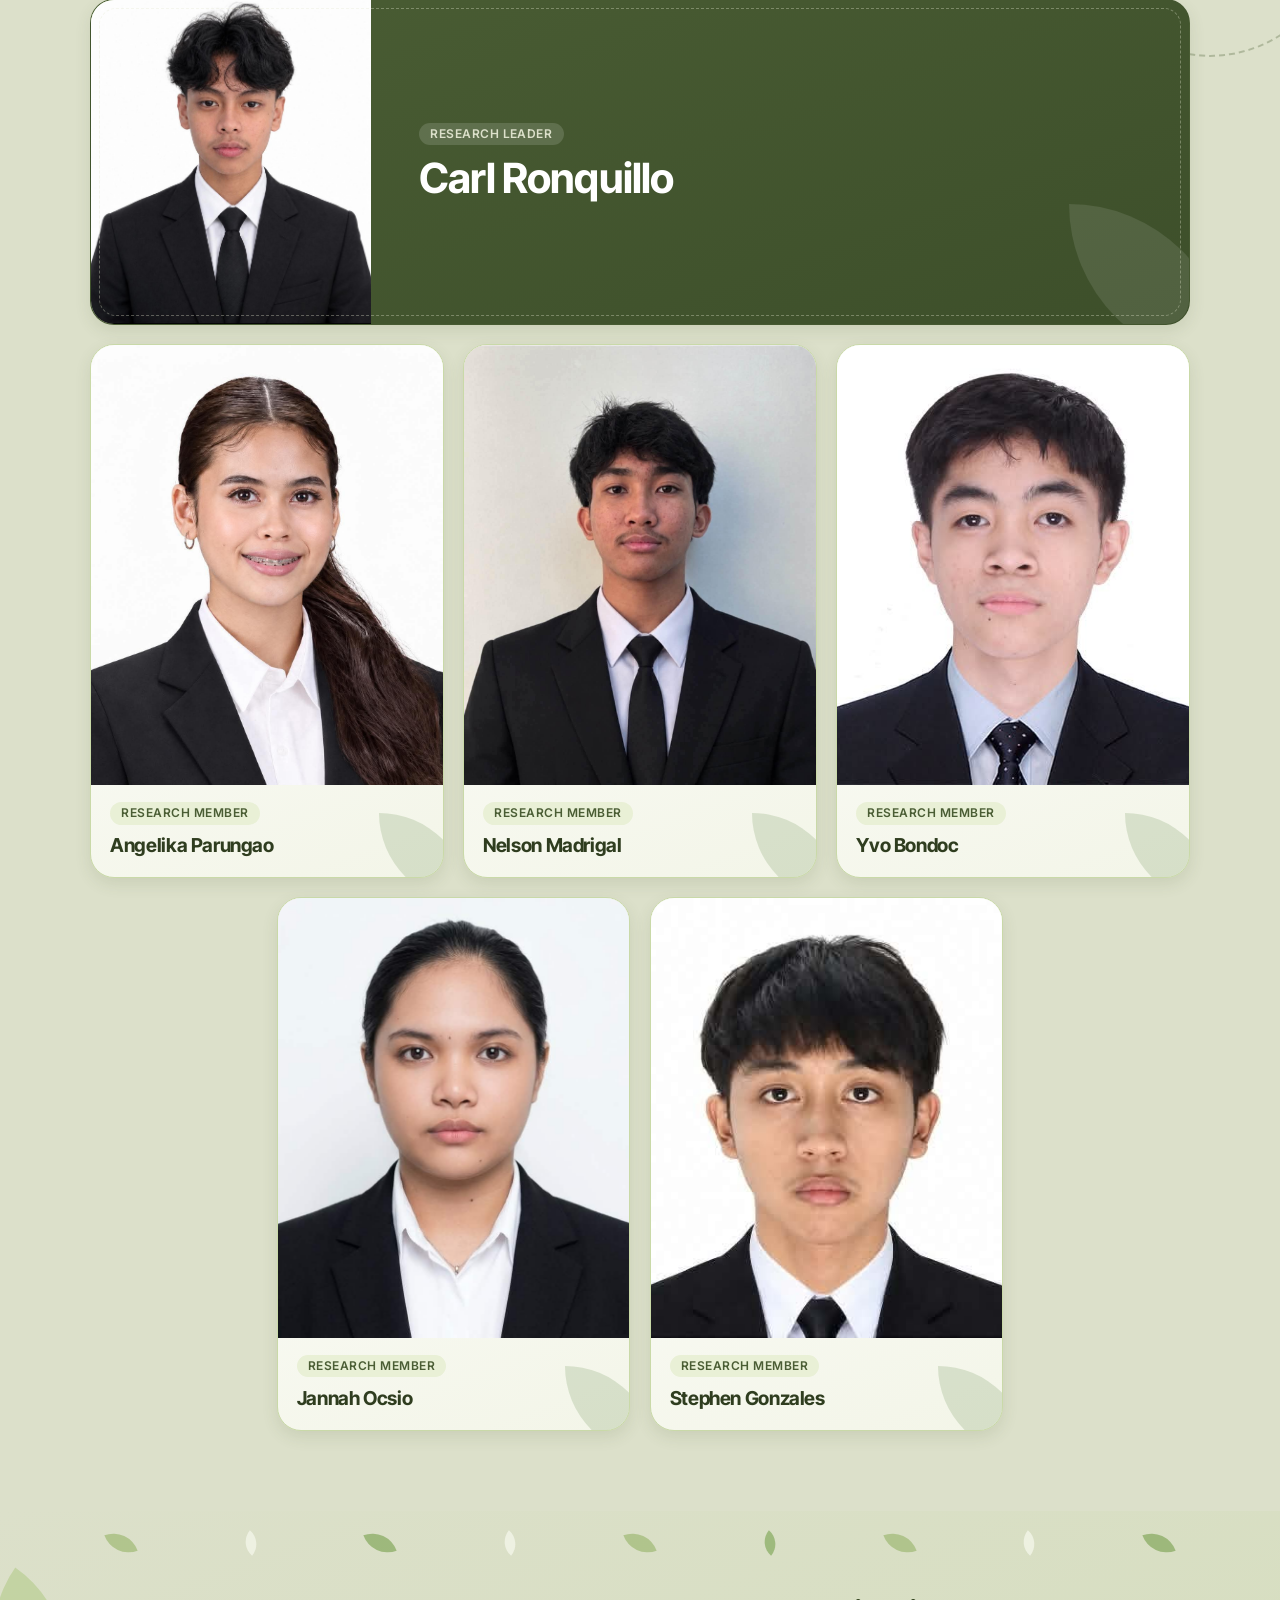
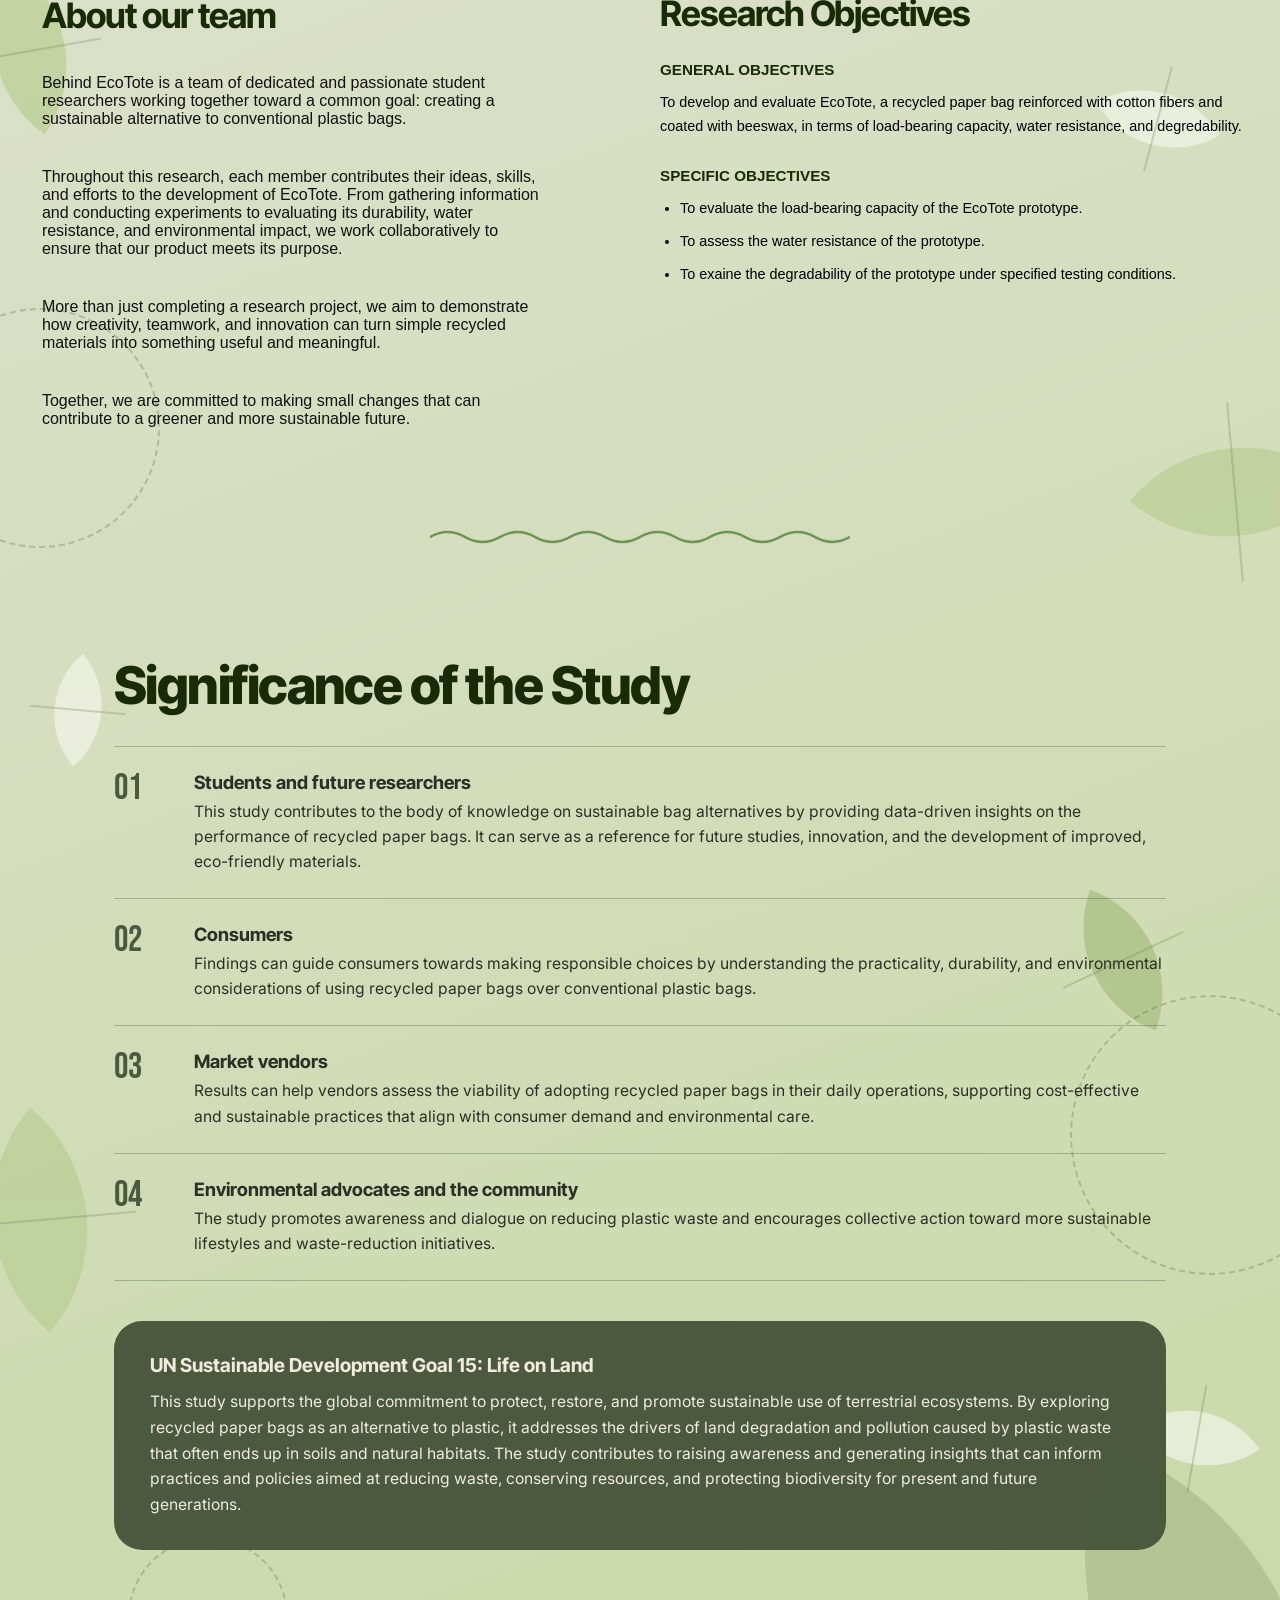
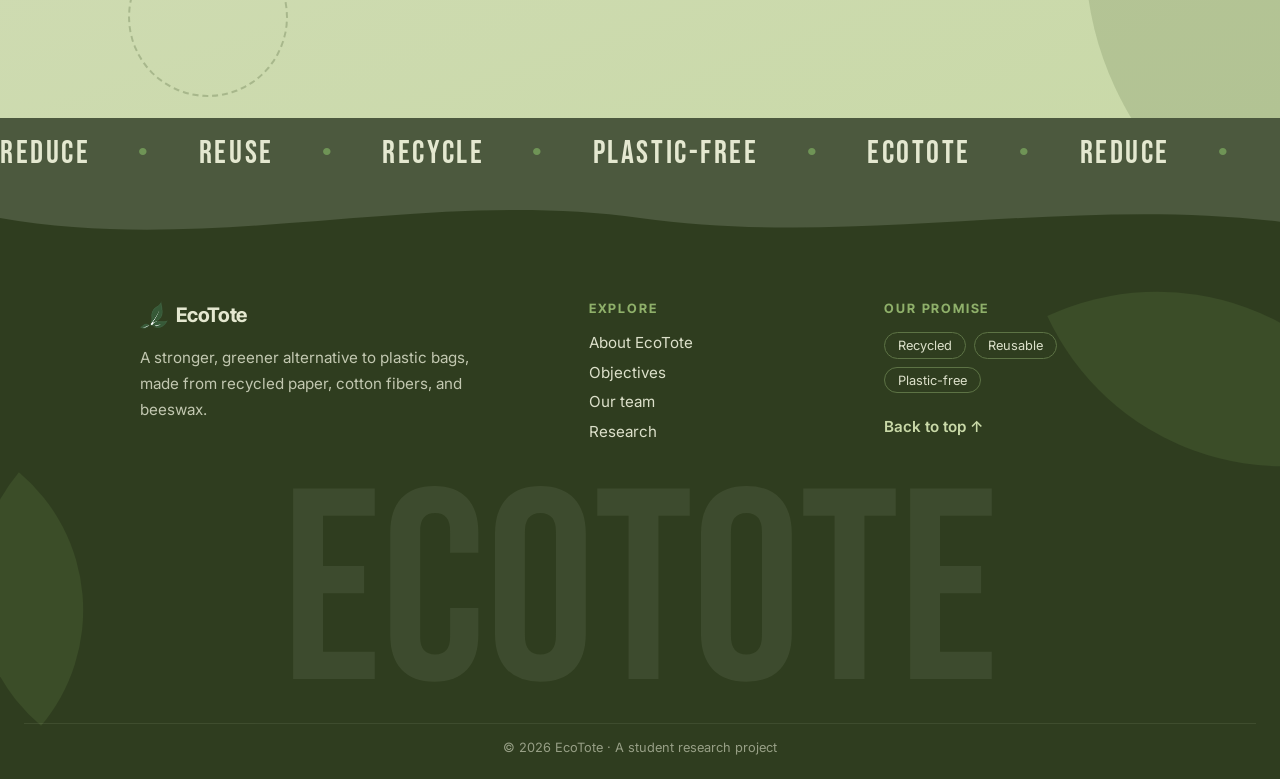
==== commit 4511e38b: "Update index.html" ====
--- a/index.html
+++ b/index.html
@@ -130,7 +130,7 @@
           <div class="eco-legend">
             <button type="button" class="eco-lg on" data-layer="wax" aria-pressed="true"><i class="eco-dot wax"></i><span><b>1. Beeswax coating</b><em>Provides water resistance and protects against moisture.</em></span></button>
             <button type="button" class="eco-lg" data-layer="cotton" aria-pressed="false"><i class="eco-dot cotton"></i><span><b>2. Cotton fiber reinforcement layer</b><em>Enhances tensile strength, durability and tear resistance.</em></span></button>
-            <button type="button" class="eco-lg" data-layer="surface" aria-pressed="false"><i class="eco-dot surface"></i><span><b>3. Recycled paper surface layer</b><em>serves as the general look for smooth and clean appearance of the Ecotote.  .</em></span></button>
+            <button type="button" class="eco-lg" data-layer="surface" aria-pressed="false"><i class="eco-dot surface"></i><span><b>3. Recycled paper surface layer</b><em>serves as the general look for smooth and clean appearance of the Ecotote.</em></span></button>
           </div>
         </div>
       </section>
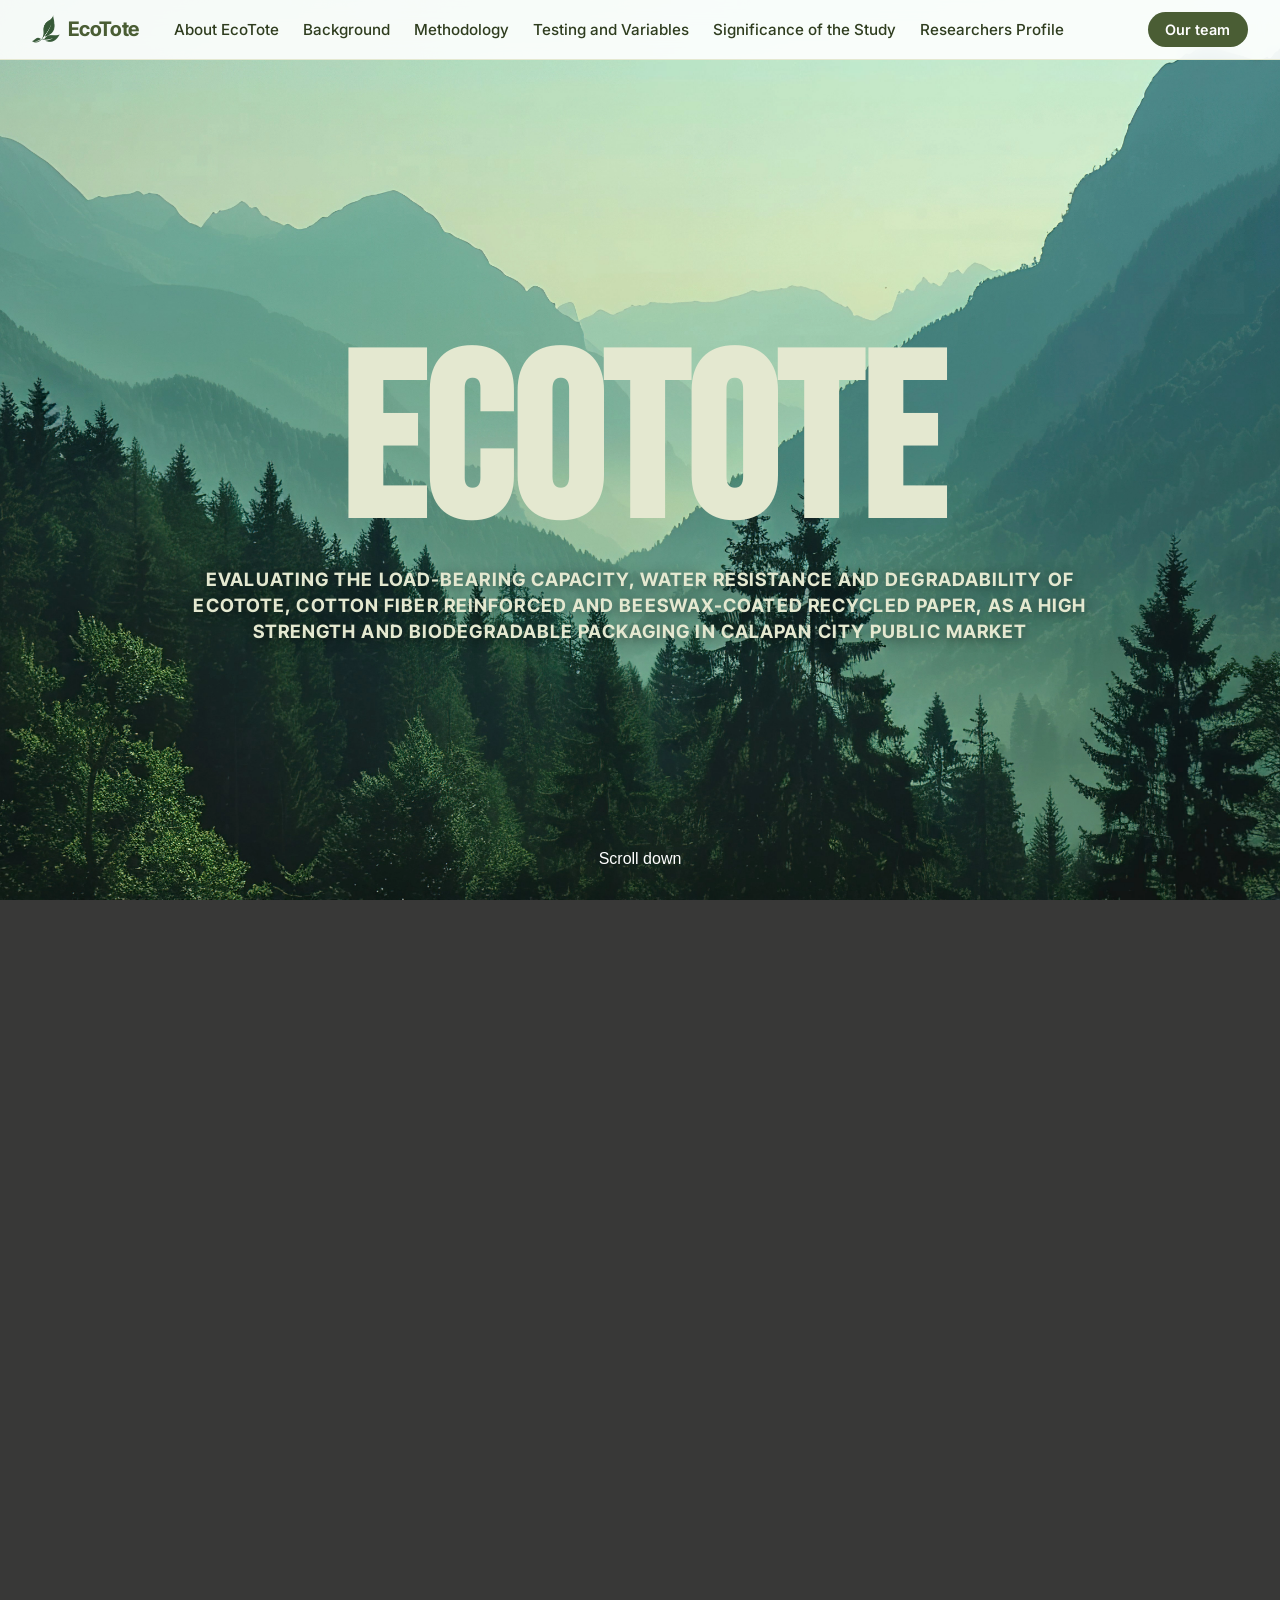
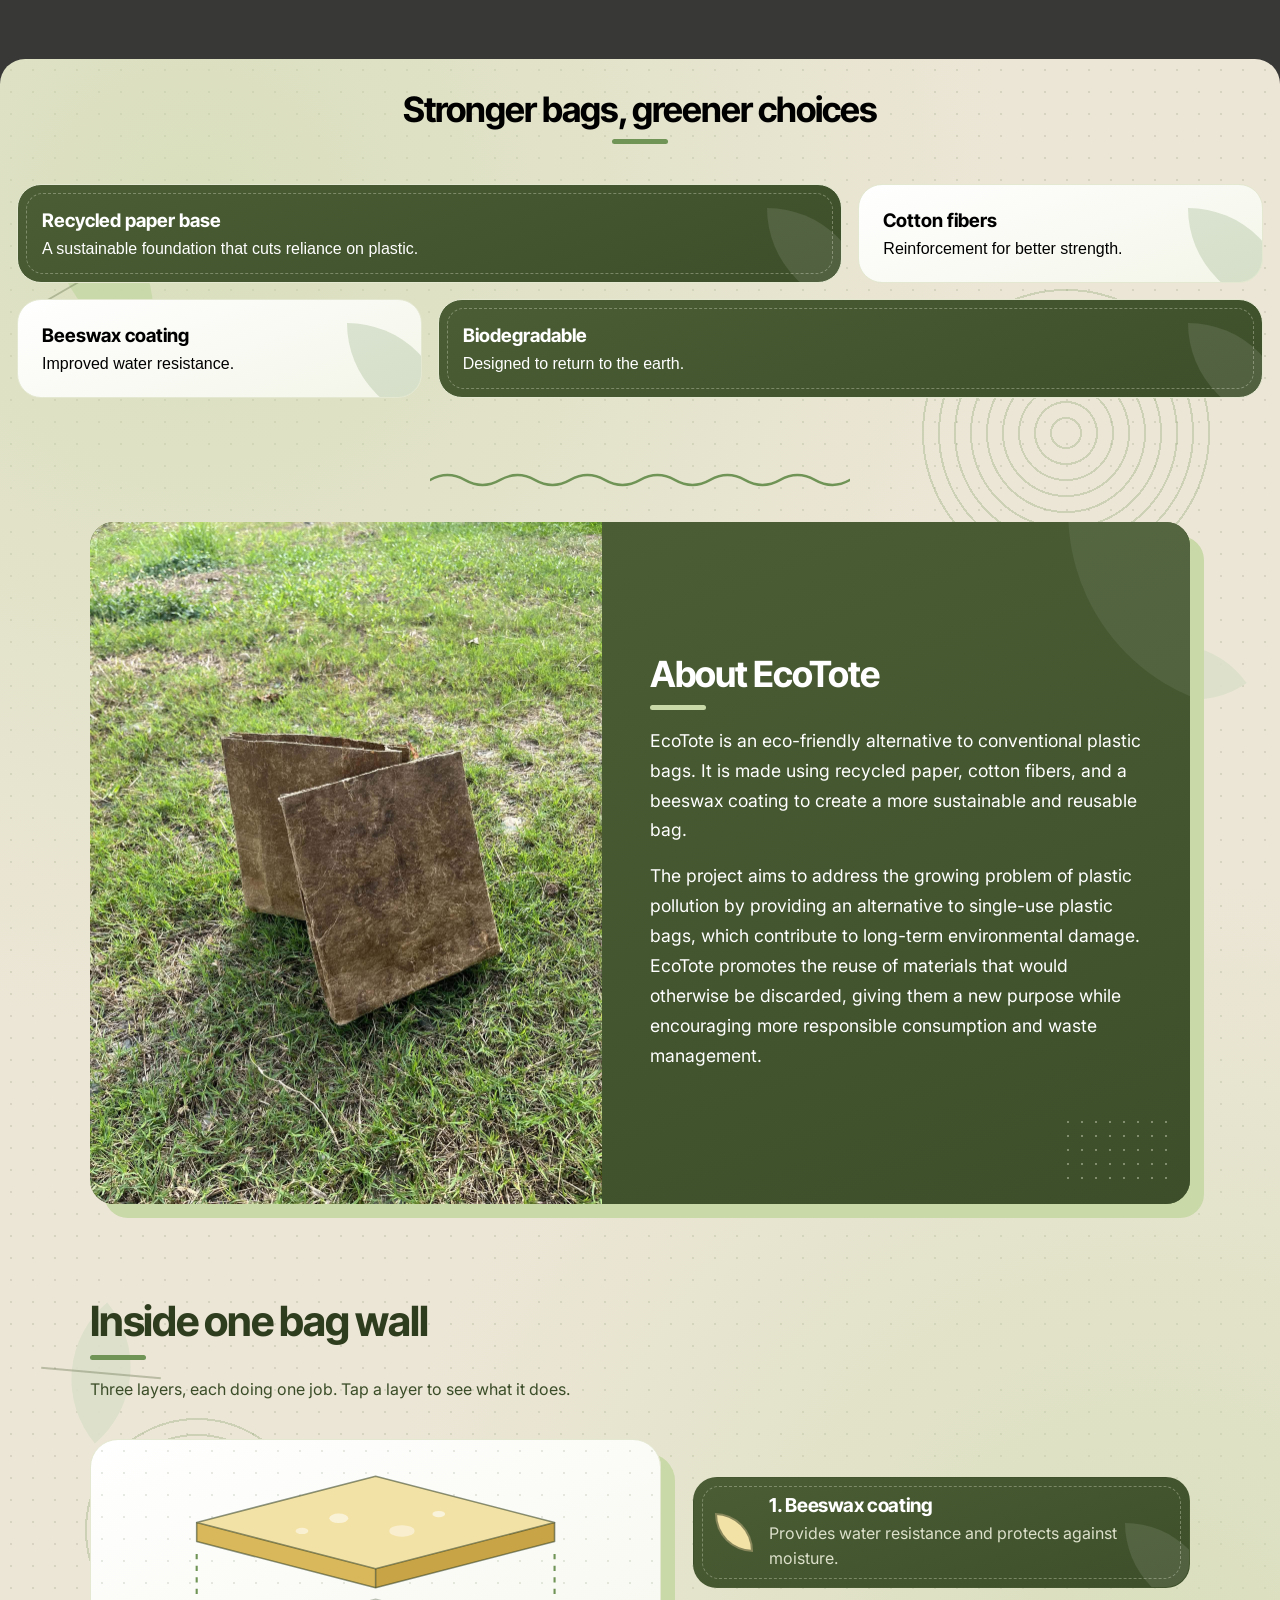
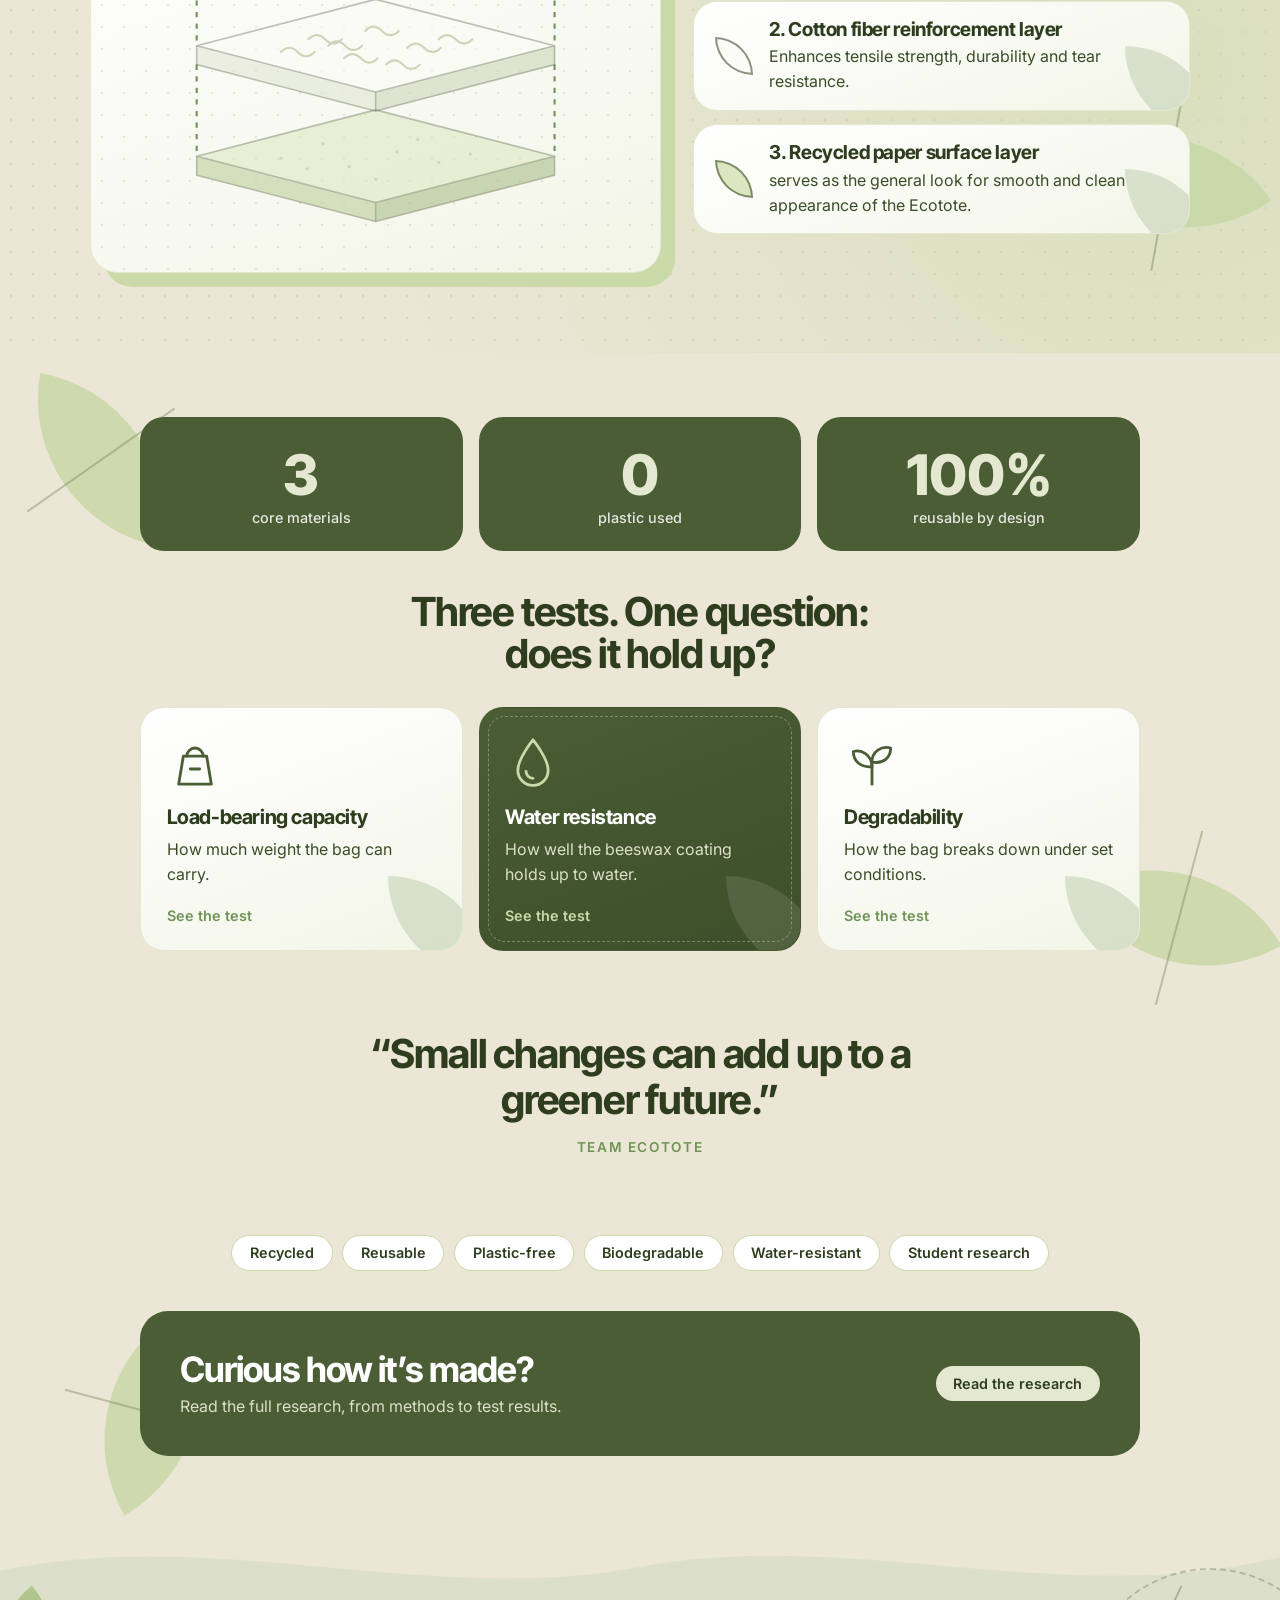
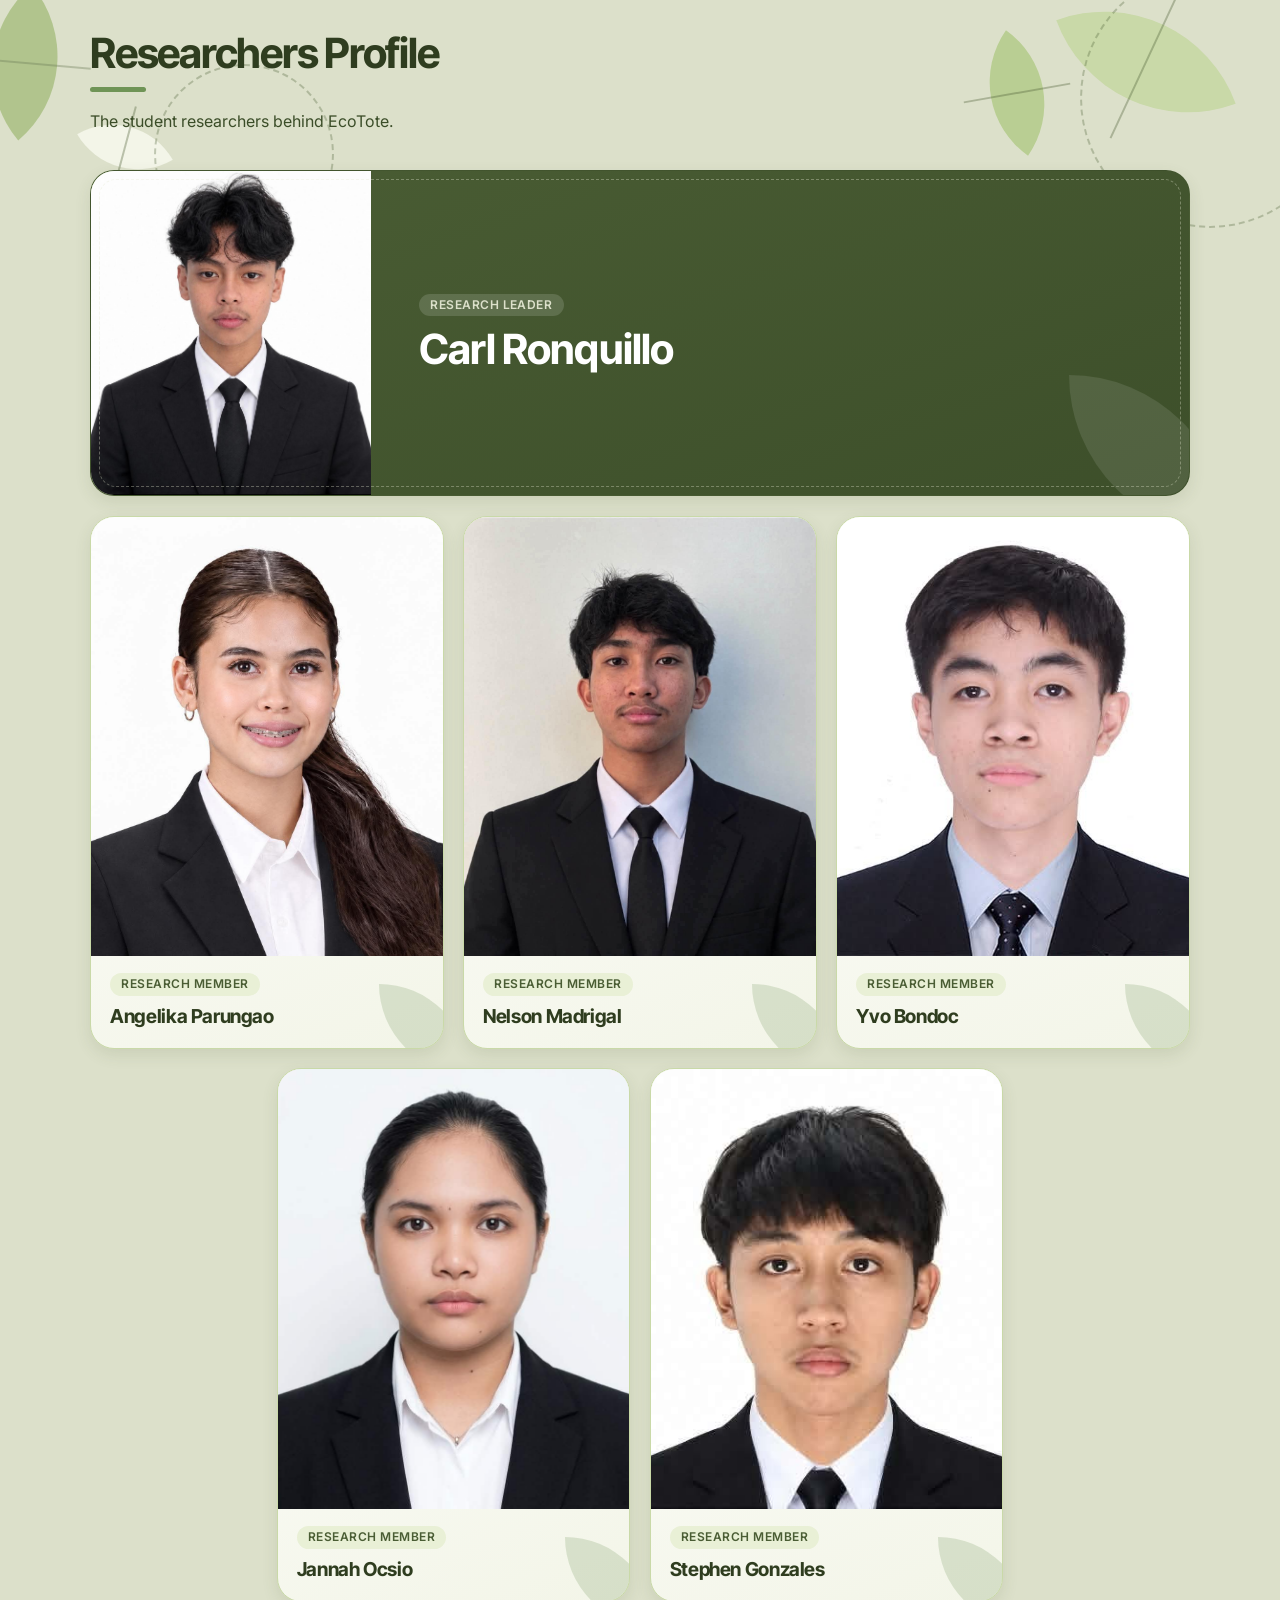
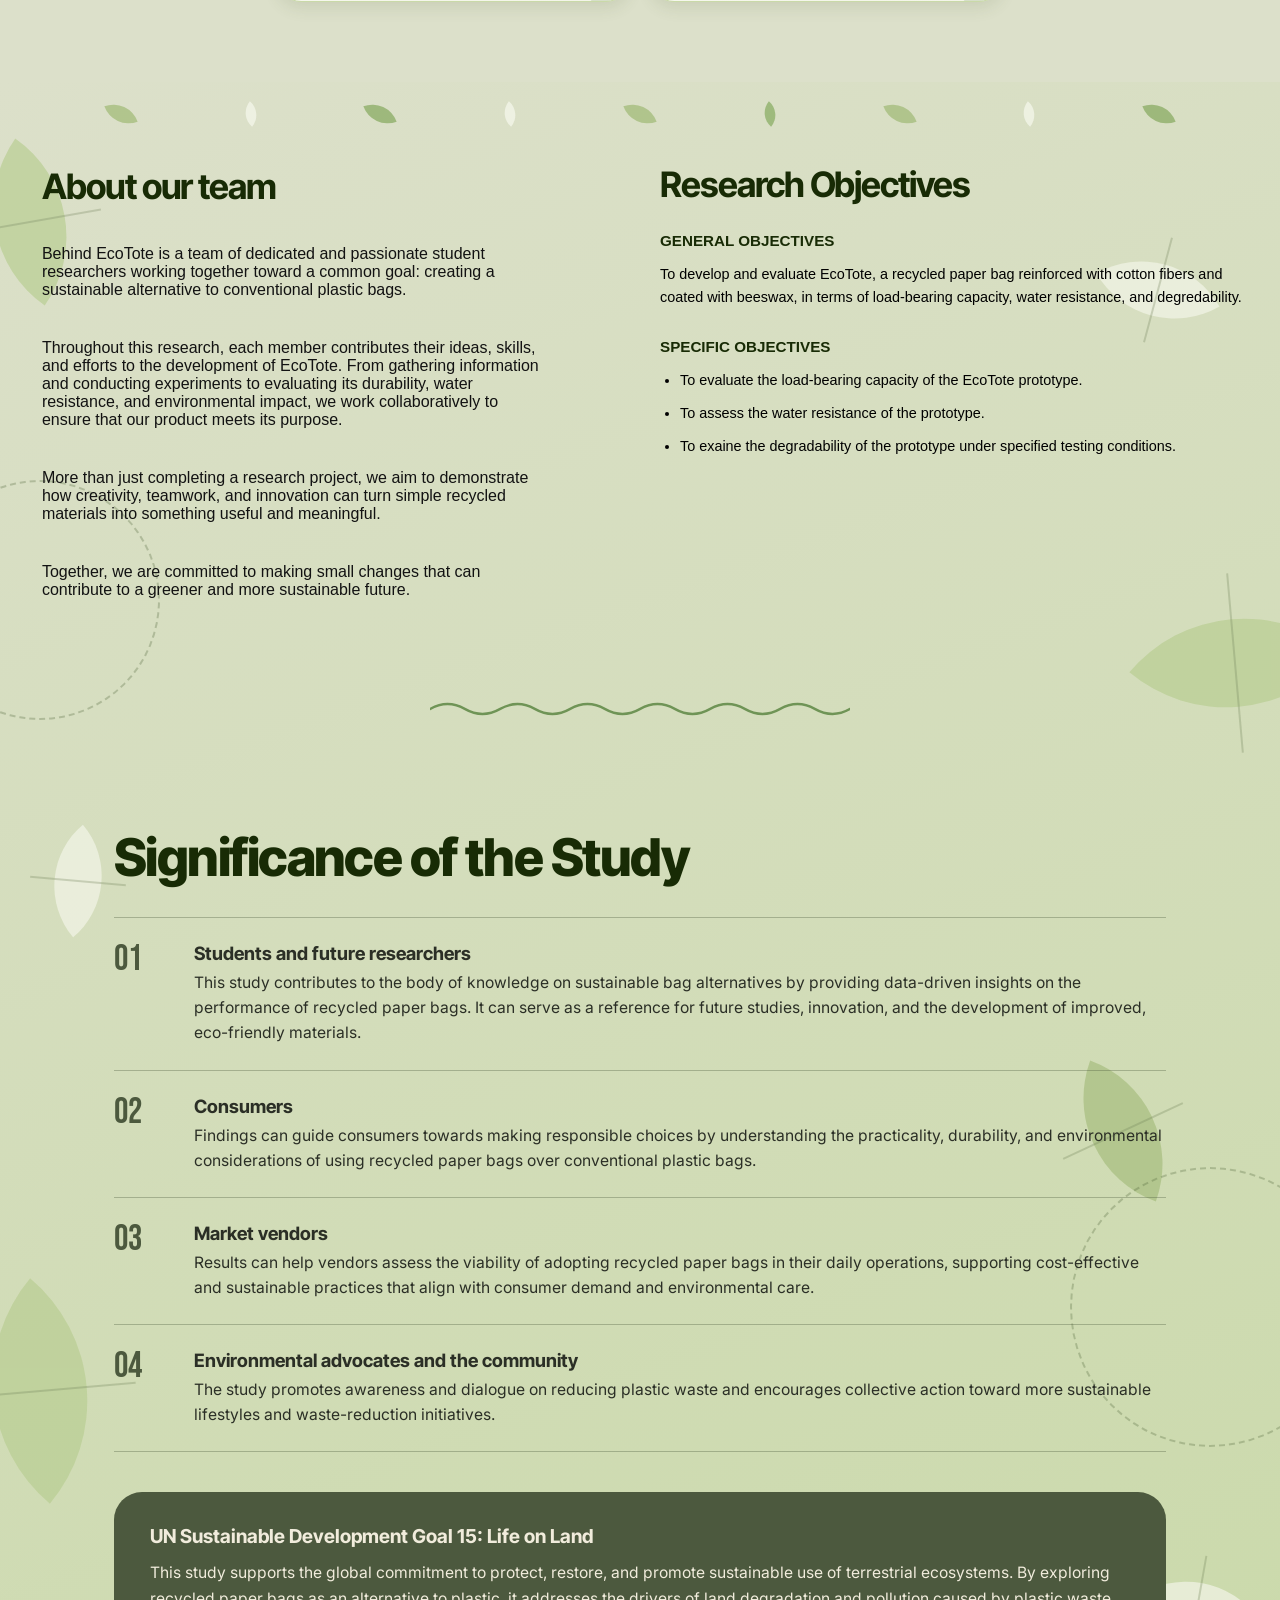
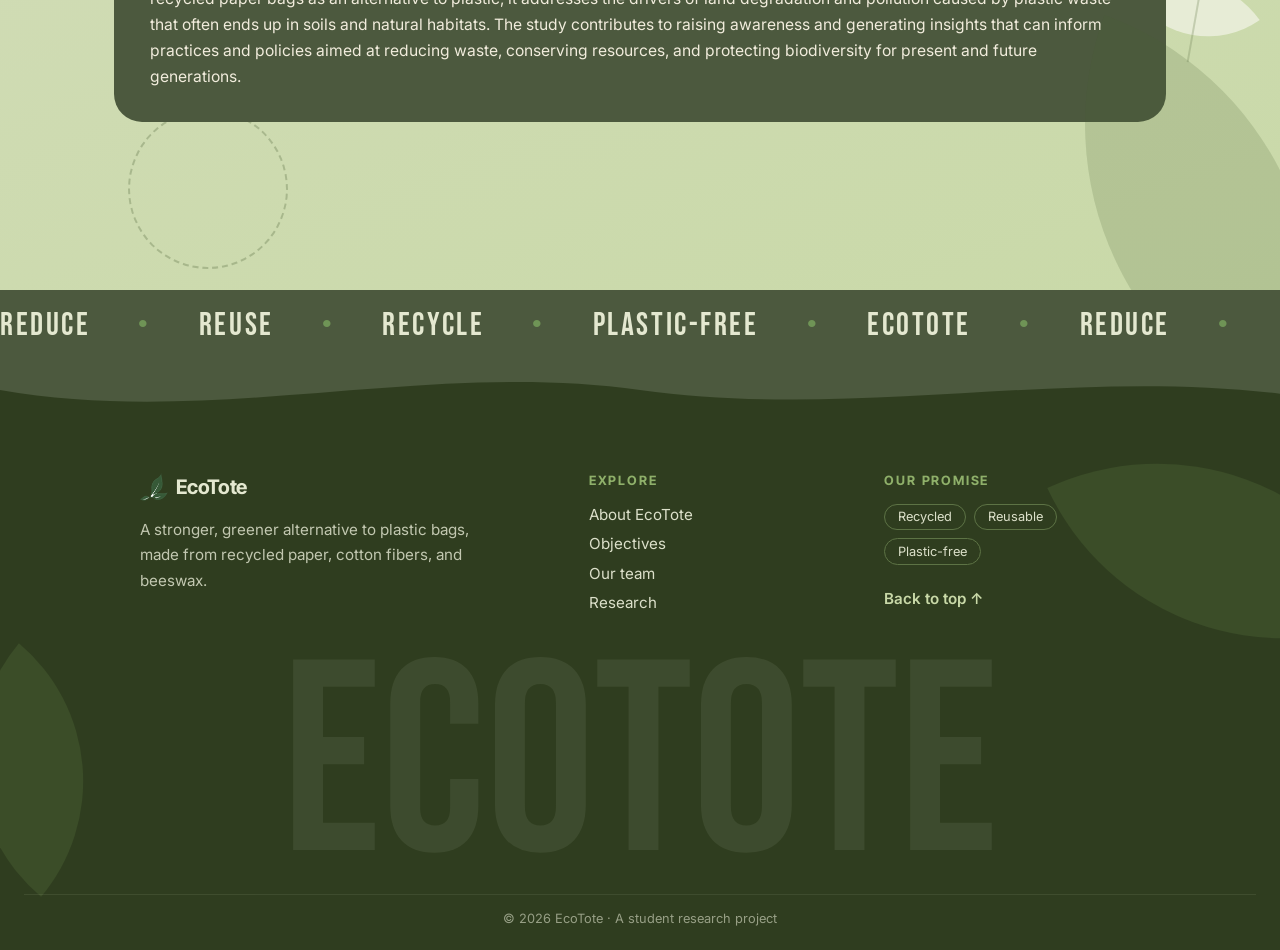
==== commit 4d51fc6a: "update ecotote" ====
--- a/index.html
+++ b/index.html
@@ -62,7 +62,7 @@
       <!-- About card: image left, green text panel right -->
       <section class="about-card" id="about">
         <img class="about-card__image"
-             src="images/eco-upright.png"
+             src="images/EcoPic.jpg"
              alt="EcoTote paper bag on a wooden table surrounded by ferns and ivy">
         <div class="about-card__body">
           <h2>About EcoTote</h2>
